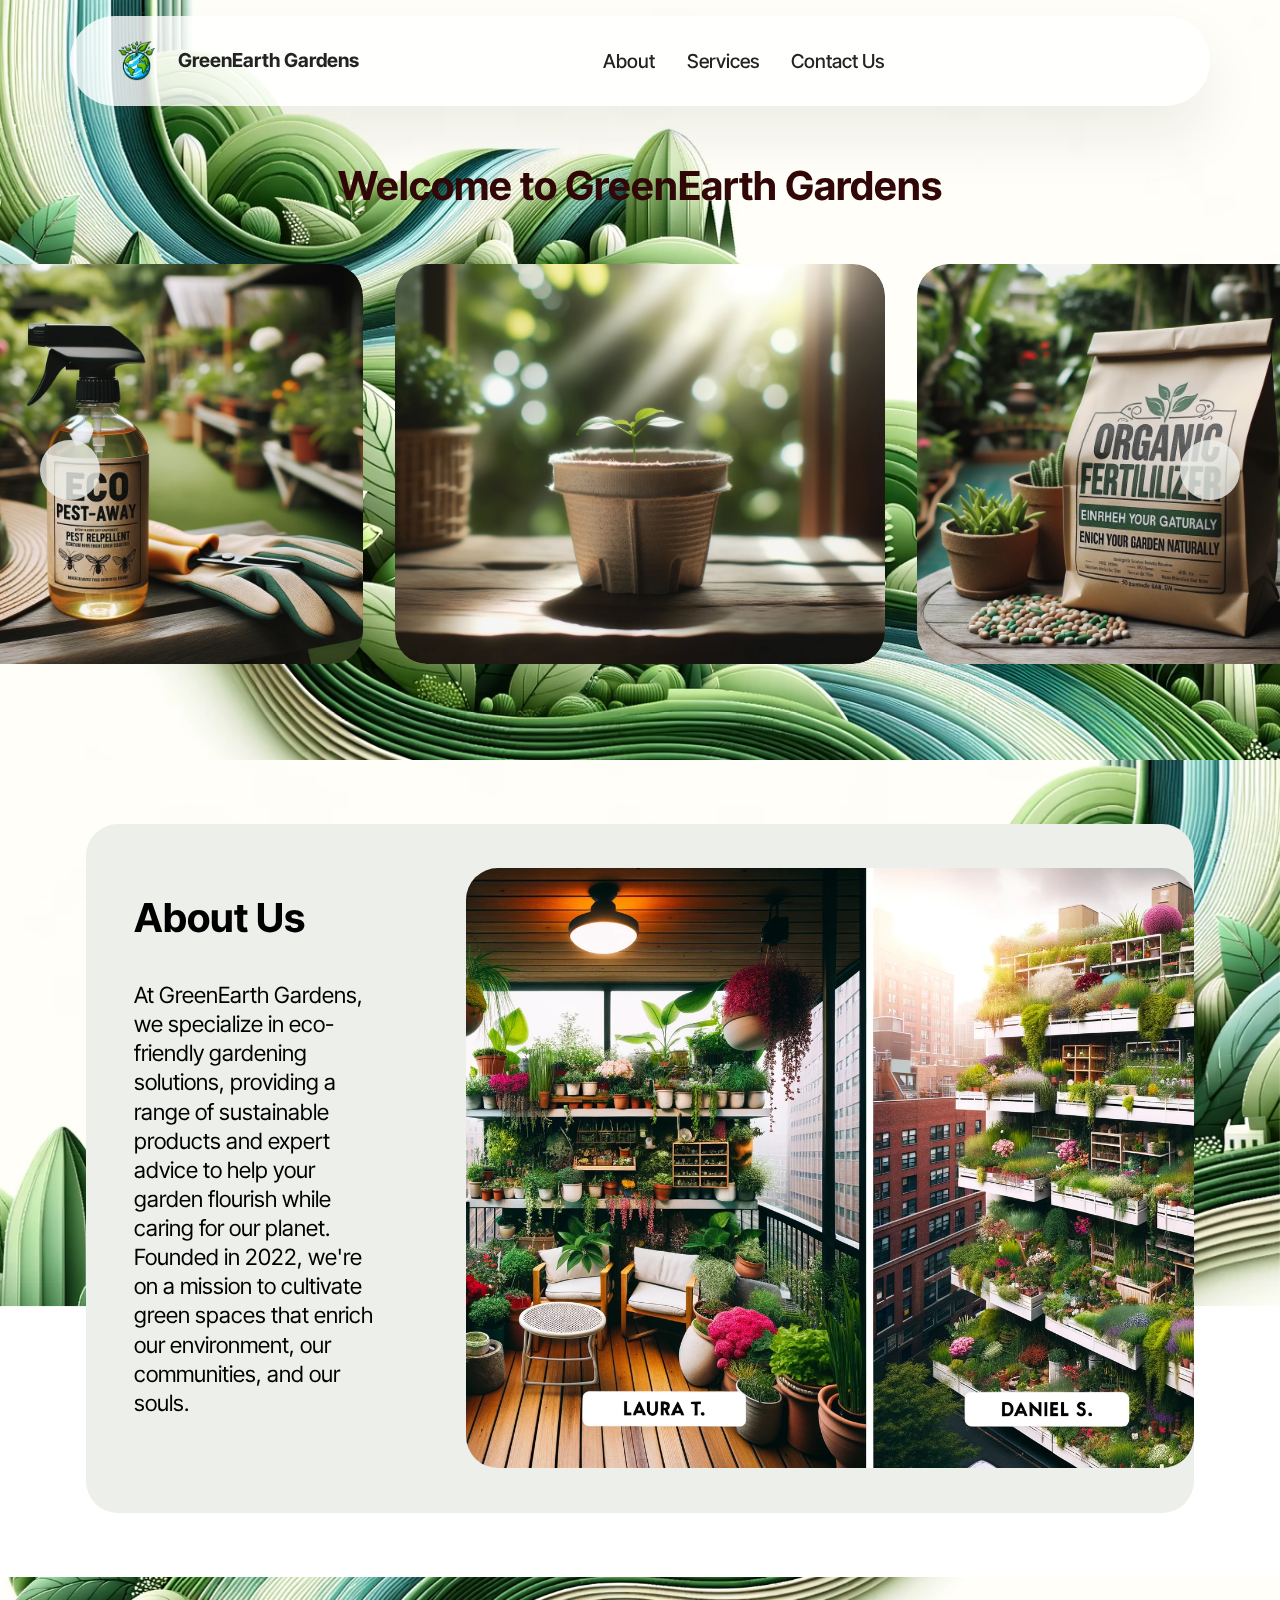
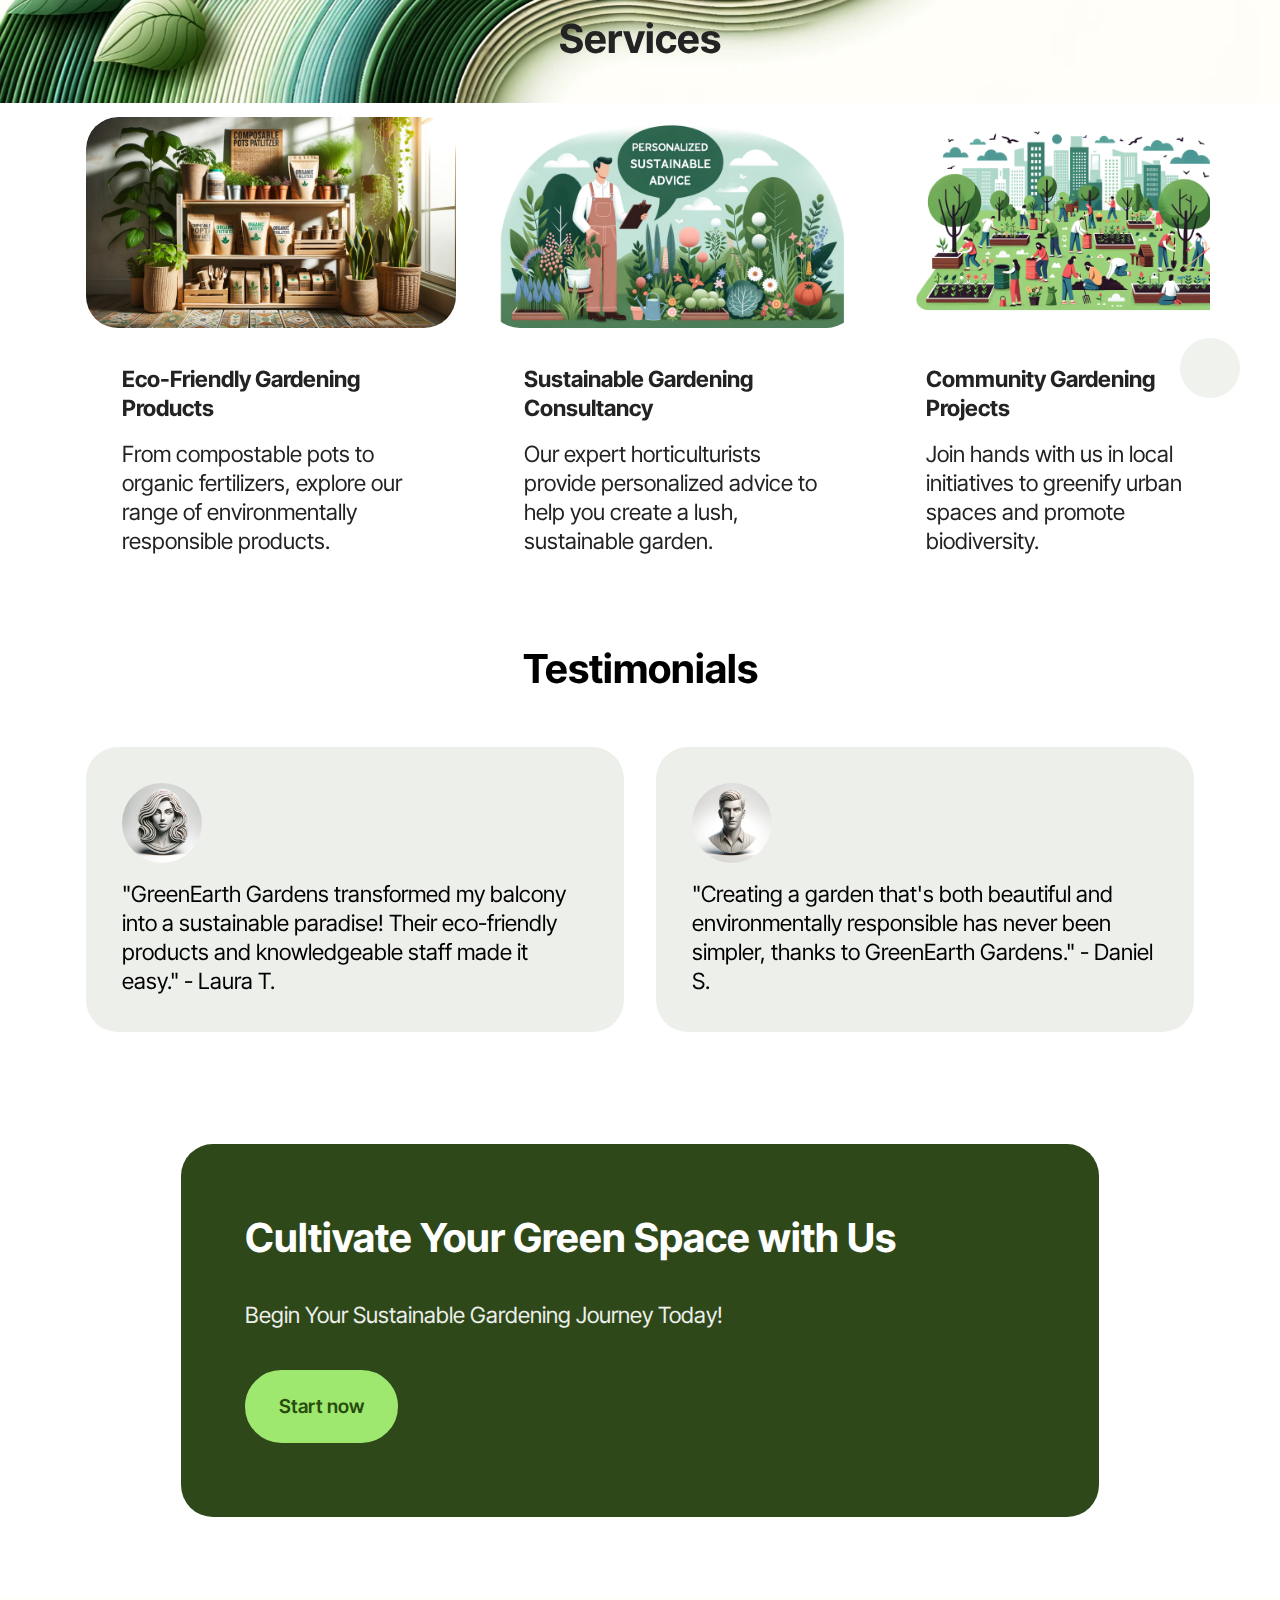
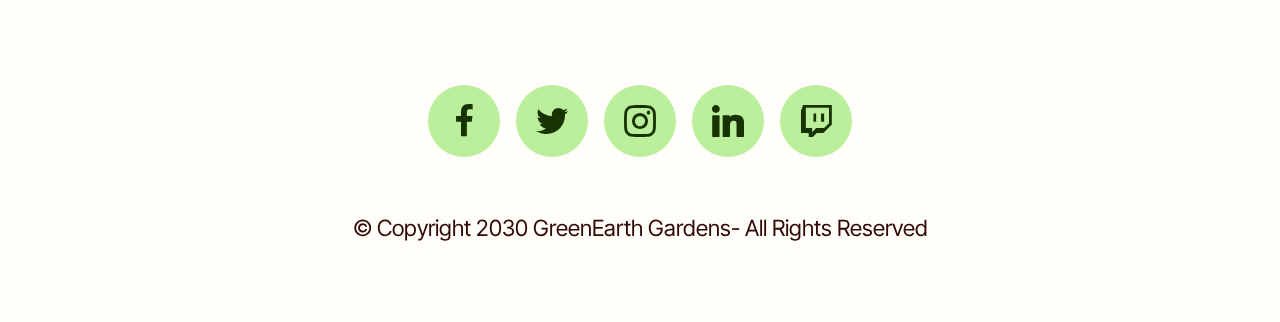
==== index.html @ bd35cf74 "Add files via upload" ====
<!DOCTYPE html>
<html  >
<head>
 
  <meta charset="UTF-8">
  <meta http-equiv="X-UA-Compatible" content="IE=edge">
  
  <meta name="viewport" content="width=device-width, initial-scale=1, minimum-scale=1">
  <link rel="shortcut icon" href="assets/images/logo-1.png" type="image/x-icon">
  <meta name="description" content="">
  
  
  <title>Home</title>
  
  <link rel="stylesheet" href="assets/bootstrap/css/bootstrap.min.css">
  <link rel="stylesheet" href="assets/bootstrap/css/bootstrap-grid.min.css">
  <link rel="stylesheet" href="assets/bootstrap/css/bootstrap-reboot.min.css">
  <link rel="stylesheet" href="assets/parallax/jarallax.css">
  <link rel="stylesheet" href="assets/dropdown/css/style.css">
  <link rel="stylesheet" href="assets/socicon/css/styles.css">
  <link rel="stylesheet" href="assets/theme/css/style.css">
  <link rel="preload" href="https://fonts.googleapis.com/css2?family=Inter+Tight:wght@400;700&display=swap&display=swap" as="style" onload="this.onload=null;this.rel='stylesheet'">
  <noscript><link rel="stylesheet" href="https://fonts.googleapis.com/css2?family=Inter+Tight:wght@400;700&display=swap&display=swap"></noscript>
  <link rel="preload" as="style" href="assets/sangouda/css/mbr-additional.css"><link rel="stylesheet" href="assets/sangouda/css/mbr-additional.css" type="text/css">

  
  
  
</head>
<body>
  
  <section data-bs-version="5.1" class="menu menu2 cid-tSIiLpZdh9" once="menu" id="menu02-0">
	

	<nav class="navbar navbar-dropdown navbar-fixed-top navbar-expand-lg">
		<div class="container">
			<div class="navbar-brand">
				<span class="navbar-logo">
					<a href="index.html">
						<img src="assets/images/logo-1.png" alt="Green Earth Gardens" style="height: 3rem;">
					</a>
				</span>
				<span class="navbar-caption-wrap"><a class="navbar-caption text-black text-primary display-4" href="index.html">GreenEarth Gardens</a></span>
			</div>
			<button class="navbar-toggler" type="button" data-toggle="collapse" data-bs-toggle="collapse" data-target="#navbarSupportedContent" data-bs-target="#navbarSupportedContent" aria-controls="navbarNavAltMarkup" aria-expanded="false" aria-label="Toggle navigation">
				<div class="hamburger">
					<span></span>
					<span></span>
					<span></span>
					<span></span>
				</div>
			</button>
			<div class="collapse navbar-collapse" id="navbarSupportedContent">
				<ul class="navbar-nav nav-dropdown nav-right" data-app-modern-menu="true"><li class="nav-item">
						<a class="nav-link link text-black text-primary display-4" href="index.html#article05-9">About</a>
					</li>
					<li class="nav-item">
						<a class="nav-link link text-black text-primary display-4" href="index.html#features017-8" aria-expanded="false">Services</a>
					</li>
					<li class="nav-item">
						<a class="nav-link link text-black text-primary display-4" href="contact.html">Contact Us</a>
					</li></ul>
				<div class="icons-menu">
					<a class="iconfont-wrapper" href="contact.html">
						<span class="p-2 mbr-iconfont mobi-mbri-phone mobi-mbri"></span>
					</a>
					<a class="iconfont-wrapper" href="contact.html">
						<span class="p-2 mbr-iconfont mobi-mbri-letter mobi-mbri"></span>
					</a>
					<a class="iconfont-wrapper" href="contact.html">
						<span class="p-2 mbr-iconfont mobi-mbri-map-pin mobi-mbri"></span>
					</a>
					
				</div>
				
			</div>
		</div>
	</nav>
</section>

<section data-bs-version="5.1" class="slider4 mbr-embla cid-tSIkGr6Go3 mbr-parallax-background" id="slider04-2">
    

    
    <div class="mbr-overlay" style="opacity: 0; background-color: rgb(0, 0, 0);">
    </div>
    <div class="container-fluid">
        <div class="row mb-5 justify-content-center">
			<div class="col-12 content-head">
				<h3 class="mbr-section-title mbr-fonts-style align-center mb-0 display-5">
					<strong><br>Welcome to GreenEarth Gardens</strong></h3>
				
			</div>
		</div>
        <div class="row">
            <div class="col-12">
                <div class="embla position-relative" data-skip-snaps="true" data-align="center" data-contain-scroll="trimSnaps" data-loop="true" data-auto-play-interval="5" data-draggable="true">
                    <div class="embla__viewport">
                        <div class="embla__container">
                            <div class="embla__slide slider-image item" style="margin-left: 1rem; margin-right: 1rem;">
                                <a href="#">
                                    <div class="slide-content">
                                        <div class="item-img">
                                            <div class="item-wrapper">
                                                <img src="assets/images/product1.png" alt="Green Earth Gardens" title="">
                                            </div>
                                        </div>
                                    </div>
                                </a>
                            </div>
                            <div class="embla__slide slider-image item" style="margin-left: 1rem; margin-right: 1rem;">
                                <a href="#">
                                    <div class="slide-content">
                                        <div class="item-img">
                                            <div class="item-wrapper">
                                                <img src="assets/images/product2.png" alt="Green Earth Gardens" title="">
                                            </div>
                                        </div>
                                    </div>
                                </a>
                            </div>
                            <div class="embla__slide slider-image item" style="margin-left: 1rem; margin-right: 1rem;">
                                <a href="#">
                                    <div class="slide-content">
                                        <div class="item-img">
                                            <div class="item-wrapper">
                                                <img src="assets/images/product3.png" alt="Green Earth Gardens" title="">
                                            </div>
                                        </div>
                                    </div>
                                </a>
                            </div>
                            <div class="embla__slide slider-image item" style="margin-left: 1rem; margin-right: 1rem;">
                                <a href="#">
                                    <div class="slide-content">
                                        <div class="item-img">
                                            <div class="item-wrapper">
                                                <img src="assets/images/product4.png" alt="Green Earth Gardens" title="">
                                            </div>
                                        </div>
                                    </div>
                                </a>
                            </div>
                            <div class="embla__slide slider-image item" style="margin-left: 1rem; margin-right: 1rem;">
                                <a href="#">
                                    <div class="slide-content">
                                        <div class="item-img">
                                            <div class="item-wrapper">
                                                <img src="assets/images/product5.png" alt="Green Earth Gardens" title="">
                                            </div>
                                        </div>
                                    </div>
                                </a>
                            </div>
                        </div>
                    </div>
                    <button class="embla__button embla__button--prev">
                        <span class="mobi-mbri mobi-mbri-arrow-prev" aria-hidden="true"></span>
                        <span class="sr-only visually-hidden visually-hidden">Previous</span>
                    </button>
                    <button class="embla__button embla__button--next">
                        <span class="mobi-mbri mobi-mbri-arrow-next" aria-hidden="true"></span>
                        <span class="sr-only visually-hidden visually-hidden">Next</span>
                    </button>
                </div>
            </div>
        </div>
    </div>
</section>

<section data-bs-version="5.1" class="article05 cid-tSIH19sWUy mbr-parallax-background" id="article05-9">
  

  
  <div class="mbr-overlay" style="opacity: 0; background-color: rgb(255, 255, 255);"></div>

  <div class="container">
    <div class="row justify-content-center align-items-center">
      <div class="col-12">
        <div class="card-wrapper">
          <div class="row">
            <div class="col-12 col-md-12 col-lg-8 image-wrapper">
              <img class="w-100" src="assets/images/inspire.png" alt="Green Earth Gardens">
            </div>
            <div class="col-12 col-lg col-md-12">
              <div class="text-wrapper align-left">
                <h1 class="mbr-section-title mbr-fonts-style mb-4 display-5"><strong>About Us</strong></h1>
                <p class="mbr-text mbr-fonts-style mb-4 display-7">
                  At GreenEarth Gardens, we specialize in eco-friendly gardening solutions, providing a range of sustainable products and expert advice to help your garden flourish while caring for our planet. Founded in 2022, we're on a mission to cultivate green spaces that enrich our environment, our communities, and our souls.<br>
                </p>
                
              </div>
            </div>
          </div>
        </div>
      </div>
    </div>
  </div>
</section>

<section data-bs-version="5.1" class="features017 mbr-embla cid-tSIuYuRA9x mbr-parallax-background" id="features017-8">
	
	<div class="mbr-overlay"></div>
	<div class="position-relative">
		<div class="container">
			<div class="row justify-content-center">
				<div class="col-12 content-head">
					<div class="mbr-section-head mb-5">
						<h4 class="mbr-section-title mbr-fonts-style align-center mb-0 display-5">
							<strong>Services</strong>
						</h4>
						
					</div>
				</div>
			</div>
		</div>

		<div class="embla" data-skip-snaps="true" data-align="center" data-contain-scroll="trimSnaps" data-auto-play-interval="5" data-draggable="true">
			<div class="embla__viewport container">
				<div class="embla__container">
					<div class="embla__slide slider-image item active" style="margin-left: 1rem; margin-right: 1rem;">
						<div class="slide-content">
							<div class="item-img">
								<div class="item-wrapper">
									<a href="contact.html"><img src="assets/images/products.png" alt="Green Earth Gardens" title="" data-slide-to="1" data-bs-slide-to="1"></a>
								</div>
							</div>
							<div class="item-content">
								<h5 class="item-title mbr-fonts-style display-7"><strong>Eco-Friendly Gardening Products</strong></h5>
								
								<p class="mbr-text mbr-fonts-style mt-3 display-7">
									From compostable pots to organic fertilizers, explore our range of environmentally responsible products.
								</p>
							</div>

							
						</div>
					</div>
					<div class="embla__slide slider-image item" style="margin-left: 1rem; margin-right: 1rem;">
						<div class="slide-content">
							<div class="item-img">
								<div class="item-wrapper">
									<a href="contact.html"><img src="assets/images/advice.png" alt="Green Earth Gardens" title="" data-slide-to="2" data-bs-slide-to="2"></a>
								</div>
							</div>
							<div class="item-content">
								<h5 class="item-title mbr-fonts-style display-7"><strong>Sustainable Gardening Consultancy</strong></h5>
								
								<p class="mbr-text mbr-fonts-style mt-3 display-7">
									Our expert horticulturists provide personalized advice to help you create a lush, sustainable garden.
								</p>
							</div>
							
						</div>
					</div>
					
					<div class="embla__slide slider-image item" style="margin-left: 1rem; margin-right: 1rem;">
						<div class="slide-content">
							<div class="item-img">
								<div class="item-wrapper">
									<a href="contact.html"><img src="assets/images/inspire2.png" alt="Green Earth Gardens" title="" data-slide-to="3" data-bs-slide-to="3"></a>
								</div>
							</div>
							<div class="item-content">
								<h5 class="item-title mbr-fonts-style display-7"><strong>Community Gardening Projects</strong></h5>
								
								<p class="mbr-text mbr-fonts-style mt-3 display-7">
									Join hands with us in local initiatives to greenify urban spaces and promote biodiversity.
								</p>
							</div>
							
						</div>
					</div>
					
					
					
					
				</div>
			</div>
			<button class="embla__button embla__button--prev">
				<span class="mobi-mbri mobi-mbri-arrow-prev mbr-iconfont" aria-hidden="true"></span>
				<span class="sr-only visually-hidden visually-hidden visually-hidden">Previous</span>
			</button>
			<button class="embla__button embla__button--next">
				<span class="mobi-mbri mobi-mbri-arrow-next mbr-iconfont" aria-hidden="true"></span>
				<span class="sr-only visually-hidden visually-hidden visually-hidden">Next</span>
			</button>
		</div>
	</div>
</section>

<section data-bs-version="5.1" class="features21 cid-tSIlsVkxRm mbr-parallax-background" id="features021-5">
  

  
  <div class="mbr-overlay" style="opacity: 0; background-color: rgb(255, 255, 255);"></div>
  <div class="container">
    <div class="row mb-5 justify-content-center">
      <div class="col-12 mb-0 content-head">
        <h3 class="mbr-section-title mbr-fonts-style align-center mb-0 display-5">
          <strong>Testimonials</strong></h3>
        
      </div>
    </div>
    <div class="row mbr-masonry" data-masonry="{&quot;percentPosition&quot;: true }">
      <div class="item features-without-image col-12 col-md-6 col-lg-6">
        <div class="item-wrapper">
          <div class="card-box align-left">
            <div class="img-wrapper mb-3">
              <img src="assets/images/woman.png" alt="">
            </div>
            
            <p class="card-text mbr-fonts-style display-7">
              "GreenEarth Gardens transformed my balcony into a sustainable paradise! Their eco-friendly products and knowledgeable staff made it easy." - Laura T.
            </p>
          </div>
        </div>
      </div>
      <div class="item features-without-image col-12 col-md-6 col-lg-6">
        <div class="item-wrapper">
          <div class="card-box align-left">
            <div class="img-wrapper mb-3">
              <img src="assets/images/man.png" alt="">
            </div>
            
            <p class="card-text mbr-fonts-style display-7">
              "Creating a garden that's both beautiful and environmentally responsible has never been simpler, thanks to GreenEarth Gardens." - Daniel S.
            </p>
          </div>
        </div>
      </div>
      
      
      
      
    </div>
  </div>
</section>

<section data-bs-version="5.1" class="article13 cid-tSIlB33r2f mbr-parallax-background" id="article13-6">
    
    
    <div class="mbr-overlay" style="opacity: 0; background-color: rgb(255, 255, 255);">
    </div>
    <div class="container">
        <div class="row justify-content-center">
            <div class="card col-md-12 col-lg-10">
                <div class="card-wrapper">
                    <div class="card-box align-left">
                        <h4 class="card-title mbr-fonts-style display-5"><strong>Cultivate Your Green Space with Us</strong></h4>
                        <p class="mbr-text mbr-fonts-style mt-4 display-7">Begin Your Sustainable Gardening Journey Today!
                        </p>
                        <div class="mbr-section-btn mt-4"><a class="btn btn-primary display-4" href="contact.html">
                        Start now
                        </a></div>
                    </div>
                </div>
            </div>
        </div>
    </div>
</section>

<section data-bs-version="5.1" class="footer3 programm5 cid-tSIlEgUODB" once="footers" id="footer03-7">

        

    

    <div class="container">
        <div class="row">

            

            <div class="col-12">
                <div class="social-row">
                    <div class="soc-item">
                        <a href="https://mobiri.se/" target="_blank">
                            <span class="mbr-iconfont socicon socicon-facebook display-7"></span>
                        </a>
                    </div>
                    <div class="soc-item">
                        <a href="https://mobiri.se/" target="_blank">
                            <span class="mbr-iconfont socicon-twitter socicon"></span>
                        </a>
                    </div>
                    <div class="soc-item">
                        <a href="https://mobiri.se/" target="_blank">
                            <span class="mbr-iconfont socicon-instagram socicon"></span>
                        </a>
                    </div>
                    <div class="soc-item">
                        <a href="https://mobiri.se/" target="_blank">
                            <span class="mbr-iconfont socicon socicon-linkedin"></span>
                        </a>
                    </div>
                    <div class="soc-item">
                        <a href="https://mobiri.se/" target="_blank">
                            <span class="mbr-iconfont socicon socicon-twitch"></span>
                        </a>
                    </div>
                </div>
            </div>
            <div class="col-12 mt-5">
                <p class="mbr-fonts-style copyright display-7">© Copyright 2030 GreenEarth Gardens- All Rights Reserved</p>
            </div>
        </div>
    </div>
</section><script src="assets/bootstrap/js/bootstrap.bundle.min.js"></script>  <script src="assets/parallax/jarallax.js"></script>  <script src="assets/smoothscroll/smooth-scroll.js"></script>  <script src="assets/ytplayer/index.js"></script>  <script src="assets/dropdown/js/navbar-dropdown.js"></script>  <script src="assets/embla/embla.min.js"></script>  <script src="assets/embla/script.js"></script>  <script src="assets/masonry/masonry.pkgd.min.js"></script>  <script src="assets/imagesloaded/imagesloaded.pkgd.min.js"></script>  <script src="assets/theme/js/script.js"></script>  
  
  
</body>
</html>
---- assets/parallax/jarallax.css ----
.jarallax {
    position: relative;
    z-index: 0;
}
.jarallax > .jarallax-img {
    position: absolute;
    object-fit: cover;
    /* support for plugin https://github.com/bfred-it/object-fit-images */
    font-family: 'object-fit: cover;';
    top: 0;
    left: 0;
    width: 100%;
    height: 100%;
    z-index: -1;
}
---- assets/dropdown/css/style.css ----
.navbar-dropdown {
  left: 0;
  padding: 0;
  position: absolute;
  right: 0;
  top: 0;
  transition: all 0.45s ease;
  z-index: 1030;
  background: #282828; }
  .navbar-dropdown .navbar-logo {
    margin-right: 0.8rem;
    transition: margin 0.3s ease-in-out;
    vertical-align: middle; }
    .navbar-dropdown .navbar-logo img {
      height: 3.125rem;
      transition: all 0.3s ease-in-out; }
    .navbar-dropdown .navbar-logo.mbr-iconfont {
      font-size: 3.125rem;
      line-height: 3.125rem; }
  .navbar-dropdown .navbar-caption {
    font-weight: 700;
    white-space: normal;
    vertical-align: -4px;
    line-height: 3.125rem !important; }
    .navbar-dropdown .navbar-caption, .navbar-dropdown .navbar-caption:hover {
      color: inherit;
      text-decoration: none; }
  .navbar-dropdown .mbr-iconfont + .navbar-caption {
    vertical-align: -1px; }
  .navbar-dropdown.navbar-fixed-top {
    position: fixed; }
  .navbar-dropdown .navbar-brand span {
    vertical-align: -4px; }
  .navbar-dropdown.bg-color.transparent {
    background: none; }
  .navbar-dropdown.navbar-short .navbar-brand {
    padding: 0.625rem 0; }
    .navbar-dropdown.navbar-short .navbar-brand span {
      vertical-align: -1px; }
  .navbar-dropdown.navbar-short .navbar-caption {
    line-height: 2.375rem !important;
    vertical-align: -2px; }
  .navbar-dropdown.navbar-short .navbar-logo {
    margin-right: 0.5rem; }
    .navbar-dropdown.navbar-short .navbar-logo img {
      height: 2.375rem; }
    .navbar-dropdown.navbar-short .navbar-logo.mbr-iconfont {
      font-size: 2.375rem;
      line-height: 2.375rem; }
  .navbar-dropdown.navbar-short .mbr-table-cell {
    height: 3.625rem; }
  .navbar-dropdown .navbar-close {
    left: 0.6875rem;
    position: fixed;
    top: 0.75rem;
    z-index: 1000; }
  .navbar-dropdown .hamburger-icon {
    content: "";
    display: inline-block;
    vertical-align: middle;
    width: 16px;
    -webkit-box-shadow: 0 -6px 0 1px #282828,0 0 0 1px #282828,0 6px 0 1px #282828;
    -moz-box-shadow: 0 -6px 0 1px #282828,0 0 0 1px #282828,0 6px 0 1px #282828;
    box-shadow: 0 -6px 0 1px #282828,0 0 0 1px #282828,0 6px 0 1px #282828; }

.dropdown-menu .dropdown-toggle[data-toggle="dropdown-submenu"]::after {
  border-bottom: 0.35em solid transparent;
  border-left: 0.35em solid;
  border-right: 0;
  border-top: 0.35em solid transparent;
  margin-left: 0.3rem; }

.dropdown-menu .dropdown-item:focus {
  outline: 0; }

.nav-dropdown {
  font-size: 0.75rem;
  font-weight: 500;
  height: auto !important; }
  .nav-dropdown .nav-btn {
    padding-left: 1rem; }
  .nav-dropdown .link {
    margin: .667em 1.667em;
    font-weight: 500;
    padding: 0;
    transition: color .2s ease-in-out; }
    .nav-dropdown .link.dropdown-toggle {
      margin-right: 2.583em; }
      .nav-dropdown .link.dropdown-toggle::after {
        margin-left: .25rem;
        border-top: 0.35em solid;
        border-right: 0.35em solid transparent;
        border-left: 0.35em solid transparent;
        border-bottom: 0; }
      .nav-dropdown .link.dropdown-toggle[aria-expanded="true"] {
        margin: 0;
        padding: 0.667em 3.263em  0.667em 1.667em; }
  .nav-dropdown .link::after,
  .nav-dropdown .dropdown-item::after {
    color: inherit; }
  .nav-dropdown .btn {
    font-size: 0.75rem;
    font-weight: 700;
    letter-spacing: 0;
    margin-bottom: 0;
    padding-left: 1.25rem;
    padding-right: 1.25rem; }
  .nav-dropdown .dropdown-menu {
    border-radius: 0;
    border: 0;
    left: 0;
    margin: 0;
    padding-bottom: 1.25rem;
    padding-top: 1.25rem;
    position: relative; }
  .nav-dropdown .dropdown-submenu {
    margin-left: 0.125rem;
    top: 0; }
  .nav-dropdown .dropdown-item {
    font-weight: 500;
    line-height: 2;
    padding: 0.3846em 4.615em 0.3846em 1.5385em;
    position: relative;
    transition: color .2s ease-in-out, background-color .2s ease-in-out; }
    .nav-dropdown .dropdown-item::after {
      margin-top: -0.3077em;
      position: absolute;
      right: 1.1538em;
      top: 50%; }
    .nav-dropdown .dropdown-item:focus, .nav-dropdown .dropdown-item:hover {
      background: none; }

@media (max-width: 767px) {
  .nav-dropdown.navbar-toggleable-sm {
    bottom: 0;
    display: none;
    left: 0;
    overflow-x: hidden;
    position: fixed;
    top: 0;
    transform: translateX(-100%);
    -ms-transform: translateX(-100%);
    -webkit-transform: translateX(-100%);
    width: 18.75rem;
    z-index: 999; } }
.nav-dropdown.navbar-toggleable-xl {
  bottom: 0;
  display: none;
  left: 0;
  overflow-x: hidden;
  position: fixed;
  top: 0;
  transform: translateX(-100%);
  -ms-transform: translateX(-100%);
  -webkit-transform: translateX(-100%);
  width: 18.75rem;
  z-index: 999; }

.nav-dropdown-sm {
  display: block !important;
  overflow-x: hidden;
  overflow: auto;
  padding-top: 3.875rem; }
  .nav-dropdown-sm::after {
    content: "";
    display: block;
    height: 3rem;
    width: 100%; }
  .nav-dropdown-sm.collapse.in ~ .navbar-close {
    display: block !important; }
  .nav-dropdown-sm.collapsing, .nav-dropdown-sm.collapse.in {
    transform: translateX(0);
    -ms-transform: translateX(0);
    -webkit-transform: translateX(0);
    transition: all 0.25s ease-out;
    -webkit-transition: all 0.25s ease-out;
    background: #282828; }
  .nav-dropdown-sm.collapsing[aria-expanded="false"] {
    transform: translateX(-100%);
    -ms-transform: translateX(-100%);
    -webkit-transform: translateX(-100%); }
  .nav-dropdown-sm .nav-item {
    display: block;
    margin-left: 0 !important;
    padding-left: 0; }
  .nav-dropdown-sm .link,
  .nav-dropdown-sm .dropdown-item {
    border-top: 1px dotted rgba(255, 255, 255, 0.1);
    font-size: 0.8125rem;
    line-height: 1.6;
    margin: 0 !important;
    padding: 0.875rem 2.4rem 0.875rem 1.5625rem !important;
    position: relative;
    white-space: normal; }
    .nav-dropdown-sm .link:focus, .nav-dropdown-sm .link:hover,
    .nav-dropdown-sm .dropdown-item:focus,
    .nav-dropdown-sm .dropdown-item:hover {
      background: rgba(0, 0, 0, 0.2) !important;
      color: #c0a375; }
  .nav-dropdown-sm .nav-btn {
    position: relative;
    padding: 1.5625rem 1.5625rem 0 1.5625rem; }
    .nav-dropdown-sm .nav-btn::before {
      border-top: 1px dotted rgba(255, 255, 255, 0.1);
      content: "";
      left: 0;
      position: absolute;
      top: 0;
      width: 100%; }
    .nav-dropdown-sm .nav-btn + .nav-btn {
      padding-top: 0.625rem; }
      .nav-dropdown-sm .nav-btn + .nav-btn::before {
        display: none; }
  .nav-dropdown-sm .btn {
    padding: 0.625rem 0; }
  .nav-dropdown-sm .dropdown-toggle[data-toggle="dropdown-submenu"]::after {
    margin-left: .25rem;
    border-top: 0.35em solid;
    border-right: 0.35em solid transparent;
    border-left: 0.35em solid transparent;
    border-bottom: 0; }
  .nav-dropdown-sm .dropdown-toggle[data-toggle="dropdown-submenu"][aria-expanded="true"]::after {
    border-top: 0;
    border-right: 0.35em solid transparent;
    border-left: 0.35em solid transparent;
    border-bottom: 0.35em solid; }
  .nav-dropdown-sm .dropdown-menu {
    margin: 0;
    padding: 0;
    position: relative;
    top: 0;
    left: 0;
    width: 100%;
    border: 0;
    float: none;
    border-radius: 0;
    background: none; }
  .nav-dropdown-sm .dropdown-submenu {
    left: 100%;
    margin-left: 0.125rem;
    margin-top: -1.25rem;
    top: 0; }

.navbar-toggleable-sm .nav-dropdown .dropdown-menu {
  position: absolute; }

.navbar-toggleable-sm .nav-dropdown .dropdown-submenu {
  left: 100%;
  margin-left: 0.125rem;
  margin-top: -1.25rem;
  top: 0; }

.navbar-toggleable-sm.opened .nav-dropdown .dropdown-menu {
  position: relative; }

.navbar-toggleable-sm.opened .nav-dropdown .dropdown-submenu {
  left: 0;
  margin-left: 00rem;
  margin-top: 0rem;
  top: 0; }

.is-builder .nav-dropdown.collapsing {
  transition: none !important; }
---- assets/socicon/css/styles.css ----
@charset "UTF-8";

@font-face {
  font-family: 'Socicon';
  src:  url('../fonts/socicon.eot');
  src:  url('../fonts/socicon.eot?#iefix') format('embedded-opentype'),
    url('../fonts/socicon.woff2') format('woff2'),
    url('../fonts/socicon.ttf') format('truetype'),
    url('../fonts/socicon.woff') format('woff'),
    url('../fonts/socicon.svg#socicon') format('svg');
  font-weight: normal;
  font-style: normal;
  font-display: swap;
}

[data-icon]:before {
  font-family: "socicon" !important;
  content: attr(data-icon);
  font-style: normal !important;
  font-weight: normal !important;
  font-variant: normal !important;
  text-transform: none !important;
  speak: none;
  line-height: 1;
  -webkit-font-smoothing: antialiased;
  -moz-osx-font-smoothing: grayscale;
}

[class^="socicon-"], [class*=" socicon-"] {
  /* use !important to prevent issues with browser extensions that change fonts */
  font-family: 'Socicon' !important;
  speak: none;
  font-style: normal;
  font-weight: normal;
  font-variant: normal;
  text-transform: none;
  line-height: 1;

  /* Better Font Rendering =========== */
  -webkit-font-smoothing: antialiased;
  -moz-osx-font-smoothing: grayscale;
}

.socicon-eitaa:before {
  content: "\e97c";
}
.socicon-soroush:before {
  content: "\e97d";
}
.socicon-bale:before {
  content: "\e97e";
}
.socicon-zazzle:before {
  content: "\e97b";
}
.socicon-society6:before {
  content: "\e97a";
}
.socicon-redbubble:before {
  content: "\e979";
}
.socicon-avvo:before {
  content: "\e978";
}
.socicon-stitcher:before {
  content: "\e977";
}
.socicon-googlehangouts:before {
  content: "\e974";
}
.socicon-dlive:before {
  content: "\e975";
}
.socicon-vsco:before {
  content: "\e976";
}
.socicon-flipboard:before {
  content: "\e973";
}
.socicon-ubuntu:before {
  content: "\e958";
}
.socicon-artstation:before {
  content: "\e959";
}
.socicon-invision:before {
  content: "\e95a";
}
.socicon-torial:before {
  content: "\e95b";
}
.socicon-collectorz:before {
  content: "\e95c";
}
.socicon-seenthis:before {
  content: "\e95d";
}
.socicon-googleplaymusic:before {
  content: "\e95e";
}
.socicon-debian:before {
  content: "\e95f";
}
.socicon-filmfreeway:before {
  content: "\e960";
}
.socicon-gnome:before {
  content: "\e961";
}
.socicon-itchio:before {
  content: "\e962";
}
.socicon-jamendo:before {
  content: "\e963";
}
.socicon-mix:before {
  content: "\e964";
}
.socicon-sharepoint:before {
  content: "\e965";
}
.socicon-tinder:before {
  content: "\e966";
}
.socicon-windguru:before {
  content: "\e967";
}
.socicon-cdbaby:before {
  content: "\e968";
}
.socicon-elementaryos:before {
  content: "\e969";
}
.socicon-stage32:before {
  content: "\e96a";
}
.socicon-tiktok:before {
  content: "\e96b";
}
.socicon-gitter:before {
  content: "\e96c";
}
.socicon-letterboxd:before {
  content: "\e96d";
}
.socicon-threema:before {
  content: "\e96e";
}
.socicon-splice:before {
  content: "\e96f";
}
.socicon-metapop:before {
  content: "\e970";
}
.socicon-naver:before {
  content: "\e971";
}
.socicon-remote:before {
  content: "\e972";
}
.socicon-internet:before {
  content: "\e957";
}
.socicon-moddb:before {
  content: "\e94b";
}
.socicon-indiedb:before {
  content: "\e94c";
}
.socicon-traxsource:before {
  content: "\e94d";
}
.socicon-gamefor:before {
  content: "\e94e";
}
.socicon-pixiv:before {
  content: "\e94f";
}
.socicon-myanimelist:before {
  content: "\e950";
}
.socicon-blackberry:before {
  content: "\e951";
}
.socicon-wickr:before {
  content: "\e952";
}
.socicon-spip:before {
  content: "\e953";
}
.socicon-napster:before {
  content: "\e954";
}
.socicon-beatport:before {
  content: "\e955";
}
.socicon-hackerone:before {
  content: "\e956";
}
.socicon-hackernews:before {
  content: "\e946";
}
.socicon-smashwords:before {
  content: "\e947";
}
.socicon-kobo:before {
  content: "\e948";
}
.socicon-bookbub:before {
  content: "\e949";
}
.socicon-mailru:before {
  content: "\e94a";
}
.socicon-gitlab:before {
  content: "\e945";
}
.socicon-instructables:before {
  content: "\e944";
}
.socicon-portfolio:before {
  content: "\e943";
}
.socicon-codered:before {
  content: "\e940";
}
.socicon-origin:before {
  content: "\e941";
}
.socicon-nextdoor:before {
  content: "\e942";
}
.socicon-udemy:before {
  content: "\e93f";
}
.socicon-livemaster:before {
  content: "\e93e";
}
.socicon-crunchbase:before {
  content: "\e93b";
}
.socicon-homefy:before {
  content: "\e93c";
}
.socicon-calendly:before {
  content: "\e93d";
}
.socicon-realtor:before {
  content: "\e90f";
}
.socicon-tidal:before {
  content: "\e910";
}
.socicon-qobuz:before {
  content: "\e911";
}
.socicon-natgeo:before {
  content: "\e912";
}
.socicon-mastodon:before {
  content: "\e913";
}
.socicon-unsplash:before {
  content: "\e914";
}
.socicon-homeadvisor:before {
  content: "\e915";
}
.socicon-angieslist:before {
  content: "\e916";
}
.socicon-codepen:before {
  content: "\e917";
}
.socicon-slack:before {
  content: "\e918";
}
.socicon-openaigym:before {
  content: "\e919";
}
.socicon-logmein:before {
  content: "\e91a";
}
.socicon-fiverr:before {
  content: "\e91b";
}
.socicon-gotomeeting:before {
  content: "\e91c";
}
.socicon-aliexpress:before {
  content: "\e91d";
}
.socicon-guru:before {
  content: "\e91e";
}
.socicon-appstore:before {
  content: "\e91f";
}
.socicon-homes:before {
  content: "\e920";
}
.socicon-zoom:before {
  content: "\e921";
}
.socicon-alibaba:before {
  content: "\e922";
}
.socicon-craigslist:before {
  content: "\e923";
}
.socicon-wix:before {
  content: "\e924";
}
.socicon-redfin:before {
  content: "\e925";
}
.socicon-googlecalendar:before {
  content: "\e926";
}
.socicon-shopify:before {
  content: "\e927";
}
.socicon-freelancer:before {
  content: "\e928";
}
.socicon-seedrs:before {
  content: "\e929";
}
.socicon-bing:before {
  content: "\e92a";
}
.socicon-doodle:before {
  content: "\e92b";
}
.socicon-bonanza:before {
  content: "\e92c";
}
.socicon-squarespace:before {
  content: "\e92d";
}
.socicon-toptal:before {
  content: "\e92e";
}
.socicon-gust:before {
  content: "\e92f";
}
.socicon-ask:before {
  content: "\e930";
}
.socicon-trulia:before {
  content: "\e931";
}
.socicon-loomly:before {
  content: "\e932";
}
.socicon-ghost:before {
  content: "\e933";
}
.socicon-upwork:before {
  content: "\e934";
}
.socicon-fundable:before {
  content: "\e935";
}
.socicon-booking:before {
  content: "\e936";
}
.socicon-googlemaps:before {
  content: "\e937";
}
.socicon-zillow:before {
  content: "\e938";
}
.socicon-niconico:before {
  content: "\e939";
}
.socicon-toneden:before {
  content: "\e93a";
}
.socicon-augment:before {
  content: "\e908";
}
.socicon-bitbucket:before {
  content: "\e909";
}
.socicon-fyuse:before {
  content: "\e90a";
}
.socicon-yt-gaming:before {
  content: "\e90b";
}
.socicon-sketchfab:before {
  content: "\e90c";
}
.socicon-mobcrush:before {
  content: "\e90d";
}
.socicon-microsoft:before {
  content: "\e90e";
}
.socicon-pandora:before {
  content: "\e907";
}
.socicon-messenger:before {
  content: "\e906";
}
.socicon-gamewisp:before {
  content: "\e905";
}
.socicon-bloglovin:before {
  content: "\e904";
}
.socicon-tunein:before {
  content: "\e903";
}
.socicon-gamejolt:before {
  content: "\e901";
}
.socicon-trello:before {
  content: "\e902";
}
.socicon-spreadshirt:before {
  content: "\e900";
}
.socicon-500px:before {
  content: "\e000";
}
.socicon-8tracks:before {
  content: "\e001";
}
.socicon-airbnb:before {
  content: "\e002";
}
.socicon-alliance:before {
  content: "\e003";
}
.socicon-amazon:before {
  content: "\e004";
}
.socicon-amplement:before {
  content: "\e005";
}
.socicon-android:before {
  content: "\e006";
}
.socicon-angellist:before {
  content: "\e007";
}
.socicon-apple:before {
  content: "\e008";
}
.socicon-appnet:before {
  content: "\e009";
}
.socicon-baidu:before {
  content: "\e00a";
}
.socicon-bandcamp:before {
  content: "\e00b";
}
.socicon-battlenet:before {
  content: "\e00c";
}
.socicon-mixer:before {
  content: "\e00d";
}
.socicon-bebee:before {
  content: "\e00e";
}
.socicon-bebo:before {
  content: "\e00f";
}
.socicon-behance:before {
  content: "\e010";
}
.socicon-blizzard:before {
  content: "\e011";
}
.socicon-blogger:before {
  content: "\e012";
}
.socicon-buffer:before {
  content: "\e013";
}
.socicon-chrome:before {
  content: "\e014";
}
.socicon-coderwall:before {
  content: "\e015";
}
.socicon-curse:before {
  content: "\e016";
}
.socicon-dailymotion:before {
  content: "\e017";
}
.socicon-deezer:before {
  content: "\e018";
}
.socicon-delicious:before {
  content: "\e019";
}
.socicon-deviantart:before {
  content: "\e01a";
}
.socicon-diablo:before {
  content: "\e01b";
}
.socicon-digg:before {
  content: "\e01c";
}
.socicon-discord:before {
  content: "\e01d";
}
.socicon-disqus:before {
  content: "\e01e";
}
.socicon-douban:before {
  content: "\e01f";
}
.socicon-draugiem:before {
  content: "\e020";
}
.socicon-dribbble:before {
  content: "\e021";
}
.socicon-drupal:before {
  content: "\e022";
}
.socicon-ebay:before {
  content: "\e023";
}
.socicon-ello:before {
  content: "\e024";
}
.socicon-endomodo:before {
  content: "\e025";
}
.socicon-envato:before {
  content: "\e026";
}
.socicon-etsy:before {
  content: "\e027";
}
.socicon-facebook:before {
  content: "\e028";
}
.socicon-feedburner:before {
  content: "\e029";
}
.socicon-filmweb:before {
  content: "\e02a";
}
.socicon-firefox:before {
  content: "\e02b";
}
.socicon-flattr:before {
  content: "\e02c";
}
.socicon-flickr:before {
  content: "\e02d";
}
.socicon-formulr:before {
  content: "\e02e";
}
.socicon-forrst:before {
  content: "\e02f";
}
.socicon-foursquare:before {
  content: "\e030";
}
.socicon-friendfeed:before {
  content: "\e031";
}
.socicon-github:before {
  content: "\e032";
}
.socicon-goodreads:before {
  content: "\e033";
}
.socicon-google:before {
  content: "\e034";
}
.socicon-googlescholar:before {
  content: "\e035";
}
.socicon-googlegroups:before {
  content: "\e036";
}
.socicon-googlephotos:before {
  content: "\e037";
}
.socicon-googleplus:before {
  content: "\e038";
}
.socicon-grooveshark:before {
  content: "\e039";
}
.socicon-hackerrank:before {
  content: "\e03a";
}
.socicon-hearthstone:before {
  content: "\e03b";
}
.socicon-hellocoton:before {
  content: "\e03c";
}
.socicon-heroes:before {
  content: "\e03d";
}
.socicon-smashcast:before {
  content: "\e03e";
}
.socicon-horde:before {
  content: "\e03f";
}
.socicon-houzz:before {
  content: "\e040";
}
.socicon-icq:before {
  content: "\e041";
}
.socicon-identica:before {
  content: "\e042";
}
.socicon-imdb:before {
  content: "\e043";
}
.socicon-instagram:before {
  content: "\e044";
}
.socicon-issuu:before {
  content: "\e045";
}
.socicon-istock:before {
  content: "\e046";
}
.socicon-itunes:before {
  content: "\e047";
}
.socicon-keybase:before {
  content: "\e048";
}
.socicon-lanyrd:before {
  content: "\e049";
}
.socicon-lastfm:before {
  content: "\e04a";
}
.socicon-line:before {
  content: "\e04b";
}
.socicon-linkedin:before {
  content: "\e04c";
}
.socicon-livejournal:before {
  content: "\e04d";
}
.socicon-lyft:before {
  content: "\e04e";
}
.socicon-macos:before {
  content: "\e04f";
}
.socicon-mail:before {
  content: "\e050";
}
.socicon-medium:before {
  content: "\e051";
}
.socicon-meetup:before {
  content: "\e052";
}
.socicon-mixcloud:before {
  content: "\e053";
}
.socicon-modelmayhem:before {
  content: "\e054";
}
.socicon-mumble:before {
  content: "\e055";
}
.socicon-myspace:before {
  content: "\e056";
}
.socicon-newsvine:before {
  content: "\e057";
}
.socicon-nintendo:before {
  content: "\e058";
}
.socicon-npm:before {
  content: "\e059";
}
.socicon-odnoklassniki:before {
  content: "\e05a";
}
.socicon-openid:before {
  content: "\e05b";
}
.socicon-opera:before {
  content: "\e05c";
}
.socicon-outlook:before {
  content: "\e05d";
}
.socicon-overwatch:before {
  content: "\e05e";
}
.socicon-patreon:before {
  content: "\e05f";
}
.socicon-paypal:before {
  content: "\e060";
}
.socicon-periscope:before {
  content: "\e061";
}
.socicon-persona:before {
  content: "\e062";
}
.socicon-pinterest:before {
  content: "\e063";
}
.socicon-play:before {
  content: "\e064";
}
.socicon-player:before {
  content: "\e065";
}
.socicon-playstation:before {
  content: "\e066";
}
.socicon-pocket:before {
  content: "\e067";
}
.socicon-qq:before {
  content: "\e068";
}
.socicon-quora:before {
  content: "\e069";
}
.socicon-raidcall:before {
  content: "\e06a";
}
.socicon-ravelry:before {
  content: "\e06b";
}
.socicon-reddit:before {
  content: "\e06c";
}
.socicon-renren:before {
  content: "\e06d";
}
.socicon-researchgate:before {
  content: "\e06e";
}
.socicon-residentadvisor:before {
  content: "\e06f";
}
.socicon-reverbnation:before {
  content: "\e070";
}
.socicon-rss:before {
  content: "\e071";
}
.socicon-sharethis:before {
  content: "\e072";
}
.socicon-skype:before {
  content: "\e073";
}
.socicon-slideshare:before {
  content: "\e074";
}
.socicon-smugmug:before {
  content: "\e075";
}
.socicon-snapchat:before {
  content: "\e076";
}
.socicon-songkick:before {
  content: "\e077";
}
.socicon-soundcloud:before {
  content: "\e078";
}
.socicon-spotify:before {
  content: "\e079";
}
.socicon-stackexchange:before {
  content: "\e07a";
}
.socicon-stackoverflow:before {
  content: "\e07b";
}
.socicon-starcraft:before {
  content: "\e07c";
}
.socicon-stayfriends:before {
  content: "\e07d";
}
.socicon-steam:before {
  content: "\e07e";
}
.socicon-storehouse:before {
  content: "\e07f";
}
.socicon-strava:before {
  content: "\e080";
}
.socicon-streamjar:before {
  content: "\e081";
}
.socicon-stumbleupon:before {
  content: "\e082";
}
.socicon-swarm:before {
  content: "\e083";
}
.socicon-teamspeak:before {
  content: "\e084";
}
.socicon-teamviewer:before {
  content: "\e085";
}
.socicon-technorati:before {
  content: "\e086";
}
.socicon-telegram:before {
  content: "\e087";
}
.socicon-tripadvisor:before {
  content: "\e088";
}
.socicon-tripit:before {
  content: "\e089";
}
.socicon-triplej:before {
  content: "\e08a";
}
.socicon-tumblr:before {
  content: "\e08b";
}
.socicon-twitch:before {
  content: "\e08c";
}
.socicon-twitter:before {
  content: "\e08d";
}
.socicon-uber:before {
  content: "\e08e";
}
.socicon-ventrilo:before {
  content: "\e08f";
}
.socicon-viadeo:before {
  content: "\e090";
}
.socicon-viber:before {
  content: "\e091";
}
.socicon-viewbug:before {
  content: "\e092";
}
.socicon-vimeo:before {
  content: "\e093";
}
.socicon-vine:before {
  content: "\e094";
}
.socicon-vkontakte:before {
  content: "\e095";
}
.socicon-warcraft:before {
  content: "\e096";
}
.socicon-wechat:before {
  content: "\e097";
}
.socicon-weibo:before {
  content: "\e098";
}
.socicon-whatsapp:before {
  content: "\e099";
}
.socicon-wikipedia:before {
  content: "\e09a";
}
.socicon-windows:before {
  content: "\e09b";
}
.socicon-wordpress:before {
  content: "\e09c";
}
.socicon-wykop:before {
  content: "\e09d";
}
.socicon-xbox:before {
  content: "\e09e";
}
.socicon-xing:before {
  content: "\e09f";
}
.socicon-yahoo:before {
  content: "\e0a0";
}
.socicon-yammer:before {
  content: "\e0a1";
}
.socicon-yandex:before {
  content: "\e0a2";
}
.socicon-yelp:before {
  content: "\e0a3";
}
.socicon-younow:before {
  content: "\e0a4";
}
.socicon-youtube:before {
  content: "\e0a5";
}
.socicon-zapier:before {
  content: "\e0a6";
}
.socicon-zerply:before {
  content: "\e0a7";
}
.socicon-zomato:before {
  content: "\e0a8";
}
.socicon-zynga:before {
  content: "\e0a9";
}
---- assets/theme/css/style.css ----
@charset "UTF-8";
section {
  background-color: #ffffff;
}

body {
  font-style: normal;
  line-height: 1.5;
  font-weight: 400;
  color: #232323;
  position: relative;
}

button {
  background-color: transparent;
  border-color: transparent;
}

.embla__button,
.carousel-control {
  background-color: #edefea !important;
  opacity: 0.8 !important;
  color: #464845 !important;
  border-color: #edefea !important;
}

.carousel .close,
.modalWindow .close {
  background-color: #edefea !important;
  color: #464845 !important;
  border-color: #edefea !important;
  opacity: 0.8 !important;
}

.carousel .close:hover,
.modalWindow .close:hover {
  opacity: 1 !important;
}

.carousel-indicators li {
  background-color: #edefea !important;
  border: 2px solid #464845 !important;
}

.carousel-indicators li:hover,
.carousel-indicators li:active {
  opacity: 0.8 !important;
}

.embla__button:hover,
.carousel-control:hover {
  background-color: #edefea !important;
  opacity: 1 !important;
}

.modalWindow-video-container {
  height: 80%;
}

section,
.container,
.container-fluid {
  position: relative;
  word-wrap: break-word;
}

a.mbr-iconfont:hover {
  text-decoration: none;
}

.article .lead p,
.article .lead ul,
.article .lead ol,
.article .lead pre,
.article .lead blockquote {
  margin-bottom: 0;
}

a {
  font-style: normal;
  font-weight: 400;
  cursor: pointer;
}
a, a:hover {
  text-decoration: none;
}

.mbr-section-title {
  font-style: normal;
  line-height: 1.3;
}

.mbr-section-subtitle {
  line-height: 1.3;
}

.mbr-text {
  font-style: normal;
  line-height: 1.7;
}

h1,
h2,
h3,
h4,
h5,
h6,
.display-1,
.display-2,
.display-4,
.display-5,
.display-7,
span,
p,
a {
  line-height: 1;
  word-break: break-word;
  word-wrap: break-word;
  font-weight: 400;
}

b,
strong {
  font-weight: bold;
}

input:-webkit-autofill, input:-webkit-autofill:hover, input:-webkit-autofill:focus, input:-webkit-autofill:active {
  transition-delay: 9999s;
  -webkit-transition-property: background-color, color;
  transition-property: background-color, color;
}

textarea[type=hidden] {
  display: none;
}

section {
  background-position: 50% 50%;
  background-repeat: no-repeat;
  background-size: cover;
}
section .mbr-background-video,
section .mbr-background-video-preview {
  position: absolute;
  bottom: 0;
  left: 0;
  right: 0;
  top: 0;
}

.hidden {
  visibility: hidden;
}

.mbr-z-index20 {
  z-index: 20;
}

/*! Base colors */
.mbr-white {
  color: #ffffff;
}

.mbr-black {
  color: #111111;
}

.mbr-bg-white {
  background-color: #ffffff;
}

.mbr-bg-black {
  background-color: #000000;
}

/*! Text-aligns */
.align-left {
  text-align: left;
}

.align-center {
  text-align: center;
}

.align-right {
  text-align: right;
}

/*! Font-weight  */
.mbr-light {
  font-weight: 300;
}

.mbr-regular {
  font-weight: 400;
}

.mbr-semibold {
  font-weight: 500;
}

.mbr-bold {
  font-weight: 700;
}

/*! Media  */
.media-content {
  flex-basis: 100%;
}

.media-container-row {
  display: flex;
  flex-direction: row;
  flex-wrap: wrap;
  justify-content: center;
  align-content: center;
  align-items: start;
}
.media-container-row .media-size-item {
  width: 400px;
}

.media-container-column {
  display: flex;
  flex-direction: column;
  flex-wrap: wrap;
  justify-content: center;
  align-content: center;
  align-items: stretch;
}
.media-container-column > * {
  width: 100%;
}

@media (min-width: 992px) {
  .media-container-row {
    flex-wrap: nowrap;
  }
}
figure {
  margin-bottom: 0;
  overflow: hidden;
}

figure[mbr-media-size] {
  transition: width 0.1s;
}

img,
iframe {
  display: block;
  width: 100%;
}

.card {
  background-color: transparent;
  border: none;
}

.card-box {
  width: 100%;
}

.card-img {
  text-align: center;
  flex-shrink: 0;
  -webkit-flex-shrink: 0;
}

.media {
  max-width: 100%;
  margin: 0 auto;
}

.mbr-figure {
  align-self: center;
}

.media-container > div {
  max-width: 100%;
}

.mbr-figure img,
.card-img img {
  width: 100%;
}

@media (max-width: 991px) {
  .media-size-item {
    width: auto !important;
  }
  .media {
    width: auto;
  }
  .mbr-figure {
    width: 100% !important;
  }
}
/*! Buttons */
.mbr-section-btn {
  margin-left: -0.6rem;
  margin-right: -0.6rem;
  font-size: 0;
}

.btn {
  font-weight: 600;
  border-width: 1px;
  font-style: normal;
  margin: 0.6rem 0.6rem;
  white-space: normal;
  transition: all 0.2s ease-in-out;
  display: inline-flex;
  align-items: center;
  justify-content: center;
  word-break: break-word;
}

.btn-sm {
  font-weight: 600;
  letter-spacing: 0px;
  transition: all 0.3s ease-in-out;
}

.btn-md {
  font-weight: 600;
  letter-spacing: 0px;
  transition: all 0.3s ease-in-out;
}

.btn-lg {
  font-weight: 600;
  letter-spacing: 0px;
  transition: all 0.3s ease-in-out;
}

.btn-form {
  margin: 0;
}
.btn-form:hover {
  cursor: pointer;
}

nav .mbr-section-btn {
  margin-left: 0rem;
  margin-right: 0rem;
}

/*! Btn icon margin */
.btn .mbr-iconfont,
.btn.btn-sm .mbr-iconfont {
  order: 1;
  cursor: pointer;
  margin-left: 0.5rem;
  vertical-align: sub;
}

.btn.btn-md .mbr-iconfont,
.btn.btn-md .mbr-iconfont {
  margin-left: 0.8rem;
}

.mbr-regular {
  font-weight: 400;
}

.mbr-semibold {
  font-weight: 500;
}

.mbr-bold {
  font-weight: 700;
}

[type=submit] {
  -webkit-appearance: none;
}

/*! Full-screen */
.mbr-fullscreen .mbr-overlay {
  min-height: 100vh;
}

.mbr-fullscreen {
  display: flex;
  display: -moz-flex;
  display: -ms-flex;
  display: -o-flex;
  align-items: center;
  min-height: 100vh;
  padding-top: 3rem;
  padding-bottom: 3rem;
}

/*! Map */
.map {
  height: 25rem;
  position: relative;
}
.map iframe {
  width: 100%;
  height: 100%;
}

/*! Scroll to top arrow */
.mbr-arrow-up {
  bottom: 25px;
  right: 90px;
  position: fixed;
  text-align: right;
  z-index: 5000;
  color: #ffffff;
  font-size: 22px;
}

.mbr-arrow-up a {
  background: rgba(0, 0, 0, 0.2);
  border-radius: 50%;
  color: #fff;
  display: inline-block;
  height: 60px;
  width: 60px;
  border: 2px solid #fff;
  outline-style: none !important;
  position: relative;
  text-decoration: none;
  transition: all 0.3s ease-in-out;
  cursor: pointer;
  text-align: center;
}
.mbr-arrow-up a:hover {
  background-color: rgba(0, 0, 0, 0.4);
}
.mbr-arrow-up a i {
  line-height: 60px;
}

.mbr-arrow-up-icon {
  display: block;
  color: #fff;
}

.mbr-arrow-up-icon::before {
  content: "›";
  display: inline-block;
  font-family: serif;
  font-size: 22px;
  line-height: 1;
  font-style: normal;
  position: relative;
  top: 6px;
  left: -4px;
  transform: rotate(-90deg);
}

/*! Arrow Down */
.mbr-arrow {
  position: absolute;
  bottom: 45px;
  left: 50%;
  width: 60px;
  height: 60px;
  cursor: pointer;
  background-color: rgba(80, 80, 80, 0.5);
  border-radius: 50%;
  transform: translateX(-50%);
}
@media (max-width: 767px) {
  .mbr-arrow {
    display: none;
  }
}
.mbr-arrow > a {
  display: inline-block;
  text-decoration: none;
  outline-style: none;
  animation: arrowdown 1.7s ease-in-out infinite;
  color: #ffffff;
}
.mbr-arrow > a > i {
  position: absolute;
  top: -2px;
  left: 15px;
  font-size: 2rem;
}

#scrollToTop a i::before {
  content: "";
  position: absolute;
  display: block;
  border-bottom: 2.5px solid #fff;
  border-left: 2.5px solid #fff;
  width: 27.8%;
  height: 27.8%;
  left: 50%;
  top: 51%;
  transform: translateY(-30%) translateX(-50%) rotate(135deg);
}

@keyframes arrowdown {
  0% {
    transform: translateY(0px);
  }
  50% {
    transform: translateY(-5px);
  }
  100% {
    transform: translateY(0px);
  }
}
@media (max-width: 500px) {
  .mbr-arrow-up {
    left: 0;
    right: 0;
    text-align: center;
  }
}
/*Gradients animation*/
@keyframes gradient-animation {
  from {
    background-position: 0% 100%;
    animation-timing-function: ease-in-out;
  }
  to {
    background-position: 100% 0%;
    animation-timing-function: ease-in-out;
  }
}
.bg-gradient {
  background-size: 200% 200%;
  animation: gradient-animation 5s infinite alternate;
  -webkit-animation: gradient-animation 5s infinite alternate;
}

.menu .navbar-brand {
  display: -webkit-flex;
}
.menu .navbar-brand span {
  display: flex;
  display: -webkit-flex;
}
.menu .navbar-brand .navbar-caption-wrap {
  display: -webkit-flex;
}
.menu .navbar-brand .navbar-logo img {
  display: -webkit-flex;
  width: auto;
}
@media (min-width: 768px) and (max-width: 991px) {
  .menu .navbar-toggleable-sm .navbar-nav {
    display: -ms-flexbox;
  }
}
@media (max-width: 991px) {
  .menu .navbar-collapse {
    max-height: 93.5vh;
  }
  .menu .navbar-collapse.show {
    overflow: auto;
  }
}
@media (min-width: 992px) {
  .menu .navbar-nav.nav-dropdown {
    display: -webkit-flex;
  }
  .menu .navbar-toggleable-sm .navbar-collapse {
    display: -webkit-flex !important;
  }
  .menu .collapsed .navbar-collapse {
    max-height: 93.5vh;
  }
  .menu .collapsed .navbar-collapse.show {
    overflow: auto;
  }
}
@media (max-width: 767px) {
  .menu .navbar-collapse {
    max-height: 80vh;
  }
}

.nav-link .mbr-iconfont {
  margin-right: 0.5rem;
}

.navbar {
  display: -webkit-flex;
  -webkit-flex-wrap: wrap;
  -webkit-align-items: center;
  -webkit-justify-content: space-between;
}

.navbar-collapse {
  -webkit-flex-basis: 100%;
  -webkit-flex-grow: 1;
  -webkit-align-items: center;
}

.nav-dropdown .link {
  padding: 0.667em 1.667em !important;
  margin: 0 !important;
}

.nav {
  display: -webkit-flex;
  -webkit-flex-wrap: wrap;
}

.row {
  display: -webkit-flex;
  -webkit-flex-wrap: wrap;
}

.justify-content-center {
  -webkit-justify-content: center;
}

.form-inline {
  display: -webkit-flex;
}

.card-wrapper {
  -webkit-flex: 1;
}

.carousel-control {
  z-index: 10;
  display: -webkit-flex;
}

.carousel-controls {
  display: -webkit-flex;
}

.media {
  display: -webkit-flex;
}

.form-group:focus {
  outline: none;
}

.jq-selectbox__select {
  padding: 7px 0;
  position: relative;
}

.jq-selectbox__dropdown {
  overflow: hidden;
  border-radius: 10px;
  position: absolute;
  top: 100%;
  left: 0 !important;
  width: 100% !important;
}

.jq-selectbox__trigger-arrow {
  right: 0;
  transform: translateY(-50%);
}

.jq-selectbox li {
  padding: 1.07em 0.5em;
}

input[type=range] {
  padding-left: 0 !important;
  padding-right: 0 !important;
}

.modal-dialog,
.modal-content {
  height: 100%;
}

.modal-dialog .carousel-inner {
  height: calc(100vh - 1.75rem);
}
@media (max-width: 575px) {
  .modal-dialog .carousel-inner {
    height: calc(100vh - 1rem);
  }
}

.carousel-item {
  text-align: center;
}

.carousel-item img {
  margin: auto;
}

.navbar-toggler {
  align-self: flex-start;
  padding: 0.25rem 0.75rem;
  font-size: 1.25rem;
  line-height: 1;
  background: transparent;
  border: 1px solid transparent;
  border-radius: 0.25rem;
}

.navbar-toggler:focus,
.navbar-toggler:hover {
  text-decoration: none;
  box-shadow: none;
}

.navbar-toggler-icon {
  display: inline-block;
  width: 1.5em;
  height: 1.5em;
  vertical-align: middle;
  content: "";
  background: no-repeat center center;
  background-size: 100% 100%;
}

.navbar-toggler-left {
  position: absolute;
  left: 1rem;
}

.navbar-toggler-right {
  position: absolute;
  right: 1rem;
}

.card-img {
  width: auto;
}

.menu .navbar.collapsed:not(.beta-menu) {
  flex-direction: column;
}

.carousel-item.active,
.carousel-item-next,
.carousel-item-prev {
  display: flex;
}

.note-air-layout .dropup .dropdown-menu,
.note-air-layout .navbar-fixed-bottom .dropdown .dropdown-menu {
  bottom: initial !important;
}

html,
body {
  height: auto;
  min-height: 100vh;
}

.dropup .dropdown-toggle::after {
  display: none;
}

.form-asterisk {
  font-family: initial;
  position: absolute;
  top: -2px;
  font-weight: normal;
}

.form-control-label {
  position: relative;
  cursor: pointer;
  margin-bottom: 0.357em;
  padding: 0;
}

.alert {
  color: #ffffff;
  border-radius: 0;
  border: 0;
  font-size: 1.1rem;
  line-height: 1.5;
  margin-bottom: 1.875rem;
  padding: 1.25rem;
  position: relative;
  text-align: center;
}
.alert.alert-form::after {
  background-color: inherit;
  bottom: -7px;
  content: "";
  display: block;
  height: 14px;
  left: 50%;
  margin-left: -7px;
  position: absolute;
  transform: rotate(45deg);
  width: 14px;
}

.form-control {
  background-color: #ffffff;
  background-clip: border-box;
  color: #232323;
  line-height: 1rem !important;
  height: auto;
  padding: 1.2rem 2rem;
  transition: border-color 0.25s ease 0s;
  border: 1px solid transparent !important;
  border-radius: 4px;
  box-shadow: rgba(0, 0, 0, 0.07) 0px 1px 1px 0px, rgba(0, 0, 0, 0.07) 0px 1px 3px 0px, rgba(0, 0, 0, 0.03) 0px 0px 0px 1px;
}
.form-active .form-control:invalid {
  border-color: red;
}

.row > * {
  padding-right: 1rem;
  padding-left: 1rem;
}

form .row {
  margin-left: -0.6rem;
  margin-right: -0.6rem;
}
form .row [class*=col] {
  padding-left: 0.6rem;
  padding-right: 0.6rem;
}

form .mbr-section-btn {
  padding-left: 0.6rem;
  padding-right: 0.6rem;
}

form .form-check-input {
  margin-top: 0.5;
}

textarea.form-control {
  line-height: 1.5rem !important;
}

.form-group {
  margin-bottom: 1.2rem;
}

.form-control,
form .btn {
  min-height: 48px;
}

.gdpr-block label span.textGDPR input[name=gdpr] {
  top: 7px;
}

.form-control:focus {
  box-shadow: none;
}

:focus {
  outline: none;
}

.mbr-overlay {
  background-color: #000;
  bottom: 0;
  left: 0;
  opacity: 0.5;
  position: absolute;
  right: 0;
  top: 0;
  z-index: 0;
  pointer-events: none;
}

blockquote {
  font-style: italic;
  padding: 3rem;
  font-size: 1.09rem;
  position: relative;
  border-left: 3px solid;
}

ul,
ol,
pre,
blockquote {
  margin-bottom: 2.3125rem;
}

.mt-4 {
  margin-top: 2rem !important;
}

.mb-4 {
  margin-bottom: 2rem !important;
}

.container,
.container-fluid {
  padding-left: 16px;
  padding-right: 16px;
}

.row {
  margin-left: -16px;
  margin-right: -16px;
}
.row > [class*=col] {
  padding-left: 16px;
  padding-right: 16px;
}

@media (min-width: 992px) {
  .container-fluid {
    padding-left: 32px;
    padding-right: 32px;
  }
}
@media (max-width: 991px) {
  .mbr-container {
    padding-left: 16px;
    padding-right: 16px;
  }
}
.app-video-wrapper > img {
  opacity: 1;
}

.app-video-wrapper {
  background: transparent;
}

.item {
  position: relative;
}

.dropdown-menu .dropdown-menu {
  left: 100%;
}

.dropdown-item + .dropdown-menu {
  display: none;
}

.dropdown-item:hover + .dropdown-menu,
.dropdown-menu:hover {
  display: block;
}

@media (min-aspect-ratio: 16/9) {
  .mbr-video-foreground {
    height: 300% !important;
    top: -100% !important;
  }
}
@media (max-aspect-ratio: 16/9) {
  .mbr-video-foreground {
    width: 300% !important;
    left: -100% !important;
  }
}.engine {
	position: absolute;
	text-indent: -2400px;
	text-align: center;
	padding: 0;
	top: 0;
	left: -2400px;
}
---- assets/sangouda/css/mbr-additional.css ----
.btn {
  border-width: 2px;
}
img,
.card-wrap,
.card-wrapper,
.video-wrapper,
.mbr-figure iframe,
.google-map iframe,
.slide-content,
.plan,
.card,
.item-wrapper {
  border-radius: 2rem !important;
}
.video-wrapper {
  overflow: hidden;
}
body {
  font-family: Inter Tight;
}
.display-1 {
  font-family: 'Inter Tight', sans-serif;
  font-size: 5rem;
  line-height: 1;
}
.display-1 > .mbr-iconfont {
  font-size: 6.25rem;
}
.display-2 {
  font-family: 'Inter Tight', sans-serif;
  font-size: 4rem;
  line-height: 1;
}
.display-2 > .mbr-iconfont {
  font-size: 5rem;
}
.display-4 {
  font-family: 'Inter Tight', sans-serif;
  font-size: 1.2rem;
  line-height: 1.5;
}
.display-4 > .mbr-iconfont {
  font-size: 1.5rem;
}
.display-5 {
  font-family: 'Inter Tight', sans-serif;
  font-size: 2.5rem;
  line-height: 1.5;
}
.display-5 > .mbr-iconfont {
  font-size: 3.125rem;
}
.display-7 {
  font-family: 'Inter Tight', sans-serif;
  font-size: 1.4rem;
  line-height: 1.3;
}
.display-7 > .mbr-iconfont {
  font-size: 1.75rem;
}
/* ---- Fluid typography for mobile devices ---- */
/* 1.4 - font scale ratio ( bootstrap == 1.42857 ) */
/* 100vw - current viewport width */
/* (48 - 20)  48 == 48rem == 768px, 20 == 20rem == 320px(minimal supported viewport) */
/* 0.65 - min scale variable, may vary */
@media (max-width: 992px) {
  .display-1 {
    font-size: 4rem;
  }
}
@media (max-width: 768px) {
  .display-1 {
    font-size: 3.5rem;
    font-size: calc( 2.4rem + (5 - 2.4) * ((100vw - 20rem) / (48 - 20)));
    line-height: calc( 1.1 * (2.4rem + (5 - 2.4) * ((100vw - 20rem) / (48 - 20))));
  }
  .display-2 {
    font-size: 3.2rem;
    font-size: calc( 2.05rem + (4 - 2.05) * ((100vw - 20rem) / (48 - 20)));
    line-height: calc( 1.3 * (2.05rem + (4 - 2.05) * ((100vw - 20rem) / (48 - 20))));
  }
  .display-4 {
    font-size: 0.96rem;
    font-size: calc( 1.07rem + (1.2 - 1.07) * ((100vw - 20rem) / (48 - 20)));
    line-height: calc( 1.4 * (1.07rem + (1.2 - 1.07) * ((100vw - 20rem) / (48 - 20))));
  }
  .display-5 {
    font-size: 2rem;
    font-size: calc( 1.525rem + (2.5 - 1.525) * ((100vw - 20rem) / (48 - 20)));
    line-height: calc( 1.4 * (1.525rem + (2.5 - 1.525) * ((100vw - 20rem) / (48 - 20))));
  }
  .display-7 {
    font-size: 1.12rem;
    font-size: calc( 1.14rem + (1.4 - 1.14) * ((100vw - 20rem) / (48 - 20)));
    line-height: calc( 1.4 * (1.14rem + (1.4 - 1.14) * ((100vw - 20rem) / (48 - 20))));
  }
}
/* Buttons */
.btn {
  padding: 1.25rem 2rem;
  border-radius: 4px;
}
@media (max-width: 767px) {
  .btn {
    padding: 0.75rem 1.5rem;
  }
}
.btn-sm {
  padding: 0.6rem 1.2rem;
  border-radius: 4px;
}
.btn-md {
  padding: 0.6rem 1.2rem;
  border-radius: 4px;
}
.btn-lg {
  padding: 1.25rem 2rem;
  border-radius: 4px;
}
.bg-primary {
  background-color: #9fe870 !important;
}
.bg-success {
  background-color: #3a341c !important;
}
.bg-info {
  background-color: #320707 !important;
}
.bg-warning {
  background-color: #a0e2e1 !important;
}
.bg-danger {
  background-color: #ffea64 !important;
}
.btn-primary,
.btn-primary:active {
  background-color: #9fe870 !important;
  border-color: #9fe870 !important;
  color: #264d0c !important;
  box-shadow: none;
}
.btn-primary:hover,
.btn-primary:focus,
.btn-primary.focus,
.btn-primary.active {
  color: inherit;
  background-color: #bcef9c !important;
  border-color: #bcef9c !important;
  box-shadow: none;
}
.btn-primary.disabled,
.btn-primary:disabled {
  color: #264d0c !important;
  background-color: #bcef9c !important;
  border-color: #bcef9c !important;
}
.btn-secondary,
.btn-secondary:active {
  background-color: #ffa0a0 !important;
  border-color: #ffa0a0 !important;
  color: #ffffff !important;
  box-shadow: none;
}
.btn-secondary:hover,
.btn-secondary:focus,
.btn-secondary.focus,
.btn-secondary.active {
  color: inherit;
  background-color: #ffd3d3 !important;
  border-color: #ffd3d3 !important;
  box-shadow: none;
}
.btn-secondary.disabled,
.btn-secondary:disabled {
  color: #ffffff !important;
  background-color: #ffd3d3 !important;
  border-color: #ffd3d3 !important;
}
.btn-info,
.btn-info:active {
  background-color: #320707 !important;
  border-color: #320707 !important;
  color: #ffffff !important;
  box-shadow: none;
}
.btn-info:hover,
.btn-info:focus,
.btn-info.focus,
.btn-info.active {
  color: inherit;
  background-color: #5f0d0d !important;
  border-color: #5f0d0d !important;
  box-shadow: none;
}
.btn-info.disabled,
.btn-info:disabled {
  color: #ffffff !important;
  background-color: #5f0d0d !important;
  border-color: #5f0d0d !important;
}
.btn-success,
.btn-success:active {
  background-color: #3a341c !important;
  border-color: #3a341c !important;
  color: #ffffff !important;
  box-shadow: none;
}
.btn-success:hover,
.btn-success:focus,
.btn-success.focus,
.btn-success.active {
  color: inherit;
  background-color: #5c532d !important;
  border-color: #5c532d !important;
  box-shadow: none;
}
.btn-success.disabled,
.btn-success:disabled {
  color: #ffffff !important;
  background-color: #5c532d !important;
  border-color: #5c532d !important;
}
.btn-warning,
.btn-warning:active {
  background-color: #a0e2e1 !important;
  border-color: #a0e2e1 !important;
  color: #1f6463 !important;
  box-shadow: none;
}
.btn-warning:hover,
.btn-warning:focus,
.btn-warning.focus,
.btn-warning.active {
  color: inherit;
  background-color: #c7eeed !important;
  border-color: #c7eeed !important;
  box-shadow: none;
}
.btn-warning.disabled,
.btn-warning:disabled {
  color: #1f6463 !important;
  background-color: #c7eeed !important;
  border-color: #c7eeed !important;
}
.btn-danger,
.btn-danger:active {
  background-color: #ffea64 !important;
  border-color: #ffea64 !important;
  color: #645600 !important;
  box-shadow: none;
}
.btn-danger:hover,
.btn-danger:focus,
.btn-danger.focus,
.btn-danger.active {
  color: inherit;
  background-color: #fff197 !important;
  border-color: #fff197 !important;
  box-shadow: none;
}
.btn-danger.disabled,
.btn-danger:disabled {
  color: #645600 !important;
  background-color: #fff197 !important;
  border-color: #fff197 !important;
}
.btn-white,
.btn-white:active {
  background-color: #eff0ec !important;
  border-color: #eff0ec !important;
  color: #757b62 !important;
  box-shadow: none;
}
.btn-white:hover,
.btn-white:focus,
.btn-white.focus,
.btn-white.active {
  color: inherit;
  background-color: #ffffff !important;
  border-color: #ffffff !important;
  box-shadow: none;
}
.btn-white.disabled,
.btn-white:disabled {
  color: #757b62 !important;
  background-color: #ffffff !important;
  border-color: #ffffff !important;
}
.btn-black,
.btn-black:active {
  background-color: #232323 !important;
  border-color: #232323 !important;
  color: #ffffff !important;
  box-shadow: none;
}
.btn-black:hover,
.btn-black:focus,
.btn-black.focus,
.btn-black.active {
  color: inherit;
  background-color: #3d3d3d !important;
  border-color: #3d3d3d !important;
  box-shadow: none;
}
.btn-black.disabled,
.btn-black:disabled {
  color: #ffffff !important;
  background-color: #3d3d3d !important;
  border-color: #3d3d3d !important;
}
.btn-primary-outline,
.btn-primary-outline:active {
  background-color: transparent !important;
  border-color: #9fe870;
  color: #9fe870;
}
.btn-primary-outline:hover,
.btn-primary-outline:focus,
.btn-primary-outline.focus,
.btn-primary-outline.active {
  color: #6ddc25 !important;
  background-color: transparent !important;
  border-color: #6ddc25 !important;
  box-shadow: none !important;
}
.btn-primary-outline.disabled,
.btn-primary-outline:disabled {
  color: #264d0c !important;
  background-color: #9fe870 !important;
  border-color: #9fe870 !important;
}
.btn-secondary-outline,
.btn-secondary-outline:active {
  background-color: transparent !important;
  border-color: #ffa0a0;
  color: #ffa0a0;
}
.btn-secondary-outline:hover,
.btn-secondary-outline:focus,
.btn-secondary-outline.focus,
.btn-secondary-outline.active {
  color: #ff4949 !important;
  background-color: transparent !important;
  border-color: #ff4949 !important;
  box-shadow: none !important;
}
.btn-secondary-outline.disabled,
.btn-secondary-outline:disabled {
  color: #ffffff !important;
  background-color: #ffa0a0 !important;
  border-color: #ffa0a0 !important;
}
.btn-info-outline,
.btn-info-outline:active {
  background-color: transparent !important;
  border-color: #320707;
  color: #320707;
}
.btn-info-outline:hover,
.btn-info-outline:focus,
.btn-info-outline.focus,
.btn-info-outline.active {
  color: #000000 !important;
  background-color: transparent !important;
  border-color: #000000 !important;
  box-shadow: none !important;
}
.btn-info-outline.disabled,
.btn-info-outline:disabled {
  color: #ffffff !important;
  background-color: #320707 !important;
  border-color: #320707 !important;
}
.btn-success-outline,
.btn-success-outline:active {
  background-color: transparent !important;
  border-color: #3a341c;
  color: #3a341c;
}
.btn-success-outline:hover,
.btn-success-outline:focus,
.btn-success-outline.focus,
.btn-success-outline.active {
  color: #000000 !important;
  background-color: transparent !important;
  border-color: #000000 !important;
  box-shadow: none !important;
}
.btn-success-outline.disabled,
.btn-success-outline:disabled {
  color: #ffffff !important;
  background-color: #3a341c !important;
  border-color: #3a341c !important;
}
.btn-warning-outline,
.btn-warning-outline:active {
  background-color: transparent !important;
  border-color: #a0e2e1;
  color: #a0e2e1;
}
.btn-warning-outline:hover,
.btn-warning-outline:focus,
.btn-warning-outline.focus,
.btn-warning-outline.active {
  color: #5ececc !important;
  background-color: transparent !important;
  border-color: #5ececc !important;
  box-shadow: none !important;
}
.btn-warning-outline.disabled,
.btn-warning-outline:disabled {
  color: #1f6463 !important;
  background-color: #a0e2e1 !important;
  border-color: #a0e2e1 !important;
}
.btn-danger-outline,
.btn-danger-outline:active {
  background-color: transparent !important;
  border-color: #ffea64;
  color: #ffea64;
}
.btn-danger-outline:hover,
.btn-danger-outline:focus,
.btn-danger-outline.focus,
.btn-danger-outline.active {
  color: #ffde0d !important;
  background-color: transparent !important;
  border-color: #ffde0d !important;
  box-shadow: none !important;
}
.btn-danger-outline.disabled,
.btn-danger-outline:disabled {
  color: #645600 !important;
  background-color: #ffea64 !important;
  border-color: #ffea64 !important;
}
.btn-black-outline,
.btn-black-outline:active {
  background-color: transparent !important;
  border-color: #232323;
  color: #232323;
}
.btn-black-outline:hover,
.btn-black-outline:focus,
.btn-black-outline.focus,
.btn-black-outline.active {
  color: #000000 !important;
  background-color: transparent !important;
  border-color: #000000 !important;
  box-shadow: none !important;
}
.btn-black-outline.disabled,
.btn-black-outline:disabled {
  color: #ffffff !important;
  background-color: #232323 !important;
  border-color: #232323 !important;
}
.btn-white-outline,
.btn-white-outline:active {
  background-color: transparent !important;
  border-color: #fafafa;
  color: #fafafa;
}
.btn-white-outline:hover,
.btn-white-outline:focus,
.btn-white-outline.focus,
.btn-white-outline.active {
  color: #cfcfcf !important;
  background-color: transparent !important;
  border-color: #cfcfcf !important;
  box-shadow: none !important;
}
.btn-white-outline.disabled,
.btn-white-outline:disabled {
  color: #7a7a7a !important;
  background-color: #fafafa !important;
  border-color: #fafafa !important;
}
.text-primary {
  color: #9fe870 !important;
}
.text-secondary {
  color: #ffa0a0 !important;
}
.text-success {
  color: #3a341c !important;
}
.text-info {
  color: #320707 !important;
}
.text-warning {
  color: #a0e2e1 !important;
}
.text-danger {
  color: #ffea64 !important;
}
.text-white {
  color: #fafafa !important;
}
.text-black {
  color: #232323 !important;
}
a.text-primary:hover,
a.text-primary:focus,
a.text-primary.active {
  color: #66d022 !important;
}
a.text-secondary:hover,
a.text-secondary:focus,
a.text-secondary.active {
  color: #ff3a3a !important;
}
a.text-success:hover,
a.text-success:focus,
a.text-success.active {
  color: #000000 !important;
}
a.text-info:hover,
a.text-info:focus,
a.text-info.active {
  color: #000000 !important;
}
a.text-warning:hover,
a.text-warning:focus,
a.text-warning.active {
  color: #52cac8 !important;
}
a.text-danger:hover,
a.text-danger:focus,
a.text-danger.active {
  color: #fddb00 !important;
}
a.text-white:hover,
a.text-white:focus,
a.text-white.active {
  color: #c7c7c7 !important;
}
a.text-black:hover,
a.text-black:focus,
a.text-black.active {
  color: #000000 !important;
}
a[class*="text-"]:not(.nav-link):not(.dropdown-item):not([role]):not(.navbar-caption) {
  position: relative;
  background-image: transparent;
  background-size: 10000px 2px;
  background-repeat: no-repeat;
  background-position: 0px 1.2em;
  background-position: -10000px 1.2em;
}
a[class*="text-"]:not(.nav-link):not(.dropdown-item):not([role]):not(.navbar-caption):hover {
  transition: background-position 2s ease-in-out;
  background-image: linear-gradient(currentColor 50%, currentColor 50%);
  background-position: 0px 1.2em;
}
.nav-tabs .nav-link.active {
  color: #9fe870;
}
.nav-tabs .nav-link:not(.active) {
  color: #232323;
}
.alert-success {
  background-color: #70c770;
}
.alert-info {
  background-color: #320707;
}
.alert-warning {
  background-color: #a0e2e1;
}
.alert-danger {
  background-color: #ffea64;
}
.mbr-section-btn .btn:not(.btn-form) {
  border-radius: 100px;
}
.mbr-gallery-filter li a {
  border-radius: 100px !important;
}
.mbr-gallery-filter li.active .btn {
  background-color: #9fe870;
  border-color: #9fe870;
  color: #306310;
}
.mbr-gallery-filter li.active .btn:focus {
  box-shadow: none;
}
.nav-tabs .nav-link {
  border-radius: 100px !important;
}
a,
a:hover {
  color: #9fe870;
}
.mbr-plan-header.bg-primary .mbr-plan-subtitle,
.mbr-plan-header.bg-primary .mbr-plan-price-desc {
  color: #ffffff;
}
.mbr-plan-header.bg-success .mbr-plan-subtitle,
.mbr-plan-header.bg-success .mbr-plan-price-desc {
  color: #c0b27c;
}
.mbr-plan-header.bg-info .mbr-plan-subtitle,
.mbr-plan-header.bg-info .mbr-plan-price-desc {
  color: #f3abab;
}
.mbr-plan-header.bg-warning .mbr-plan-subtitle,
.mbr-plan-header.bg-warning .mbr-plan-price-desc {
  color: #ffffff;
}
.mbr-plan-header.bg-danger .mbr-plan-subtitle,
.mbr-plan-header.bg-danger .mbr-plan-price-desc {
  color: #ffffff;
}
/* Scroll to top button*/
.scrollToTop_wraper {
  display: none;
}
.form-control {
  font-family: 'Inter Tight', sans-serif;
  font-size: 1.4rem;
  line-height: 1.3;
  font-weight: 400;
  border-radius: 40px !important;
}
.form-control > .mbr-iconfont {
  font-size: 1.75rem;
}
.form-control:hover,
.form-control:focus {
  box-shadow: rgba(0, 0, 0, 0.07) 0px 1px 1px 0px, rgba(0, 0, 0, 0.07) 0px 1px 3px 0px, rgba(0, 0, 0, 0.03) 0px 0px 0px 1px;
  border-color: #9fe870 !important;
}
.form-control:-webkit-input-placeholder {
  font-family: 'Inter Tight', sans-serif;
  font-size: 1.4rem;
  line-height: 1.3;
  font-weight: 400;
}
.form-control:-webkit-input-placeholder > .mbr-iconfont {
  font-size: 1.75rem;
}
blockquote {
  border-color: #9fe870;
}
/* Forms */
.mbr-form .input-group-btn .btn {
  border-radius: 100px !important;
}
.mbr-form .input-group-btn .btn:hover {
  box-shadow: 0 10px 40px 0 rgba(0, 0, 0, 0.2);
}
.mbr-form .input-group-btn button[type="submit"] {
  border-radius: 100px !important;
  padding: 1rem 3rem;
}
.mbr-form .input-group-btn button[type="submit"]:hover {
  box-shadow: 0 10px 40px 0 rgba(0, 0, 0, 0.2);
}
.jq-selectbox li:hover,
.jq-selectbox li.selected {
  background-color: #9fe870;
  color: #000000;
}
.jq-number__spin {
  transition: 0.25s ease;
}
.jq-number__spin:hover {
  border-color: #9fe870;
}
.jq-selectbox .jq-selectbox__trigger-arrow,
.jq-number__spin.minus:after,
.jq-number__spin.plus:after {
  transition: 0.4s;
  border-top-color: #232323;
  border-bottom-color: #232323;
}
.jq-selectbox:hover .jq-selectbox__trigger-arrow,
.jq-number__spin.minus:hover:after,
.jq-number__spin.plus:hover:after {
  border-top-color: #9fe870;
  border-bottom-color: #9fe870;
}
.xdsoft_datetimepicker .xdsoft_calendar td.xdsoft_default,
.xdsoft_datetimepicker .xdsoft_calendar td.xdsoft_current,
.xdsoft_datetimepicker .xdsoft_timepicker .xdsoft_time_box > div > div.xdsoft_current {
  color: #000000 !important;
  background-color: #9fe870 !important;
  box-shadow: none !important;
}
.xdsoft_datetimepicker .xdsoft_calendar td:hover,
.xdsoft_datetimepicker .xdsoft_timepicker .xdsoft_time_box > div > div:hover {
  color: #000000 !important;
  background: #ffa0a0 !important;
  box-shadow: none !important;
}
.lazy-bg {
  background-image: none !important;
}
.lazy-placeholder:not(section),
.lazy-none {
  display: block;
  position: relative;
  padding-bottom: 56.25%;
  width: 100%;
  height: auto;
}
iframe.lazy-placeholder,
.lazy-placeholder:after {
  content: '';
  position: absolute;
  width: 200px;
  height: 200px;
  background: transparent no-repeat center;
  background-size: contain;
  top: 50%;
  left: 50%;
  transform: translateX(-50%) translateY(-50%);
  background-image: url("data:image/svg+xml;charset=UTF-8,%3csvg width='32' height='32' viewBox='0 0 64 64' xmlns='http://www.w3.org/2000/svg' stroke='%239fe870' %3e%3cg fill='none' fill-rule='evenodd'%3e%3cg transform='translate(16 16)' stroke-width='2'%3e%3ccircle stroke-opacity='.5' cx='16' cy='16' r='16'/%3e%3cpath d='M32 16c0-9.94-8.06-16-16-16'%3e%3canimateTransform attributeName='transform' type='rotate' from='0 16 16' to='360 16 16' dur='1s' repeatCount='indefinite'/%3e%3c/path%3e%3c/g%3e%3c/g%3e%3c/svg%3e");
}
section.lazy-placeholder:after {
  opacity: 0.5;
}
body {
  overflow-x: hidden;
}
a {
  transition: color 0.6s;
}
.cid-tSIiLpZdh9 {
  z-index: 1000;
  width: 100%;
  position: relative;
}
.cid-tSIiLpZdh9 .dropdown-item:before {
  font-family: Moririse2 !important;
  content: "\e966";
  display: inline-block;
  width: 0;
  position: absolute;
  left: 1rem;
  top: 0.5rem;
  margin-right: 0.5rem;
  line-height: 1;
  font-size: inherit;
  vertical-align: middle;
  text-align: center;
  overflow: hidden;
  transform: scale(0, 1);
  transition: all 0.25s ease-in-out;
}
@media (max-width: 767px) {
  .cid-tSIiLpZdh9 .navbar-toggler {
    transform: scale(0.8);
  }
}
.cid-tSIiLpZdh9 .navbar-brand {
  flex-shrink: 0;
  align-items: center;
  margin-right: 0;
  padding: 10px 0;
  transition: all 0.3s;
  word-break: break-word;
  z-index: 1;
}
.cid-tSIiLpZdh9 .navbar-brand img {
  max-width: 100%;
  max-height: 100%;
  border-radius: 0px !important;
}
.cid-tSIiLpZdh9 .navbar-brand .navbar-caption {
  line-height: inherit !important;
}
.cid-tSIiLpZdh9 .navbar-brand .navbar-logo a {
  outline: none;
}
.cid-tSIiLpZdh9 .navbar-nav {
  margin: auto;
  margin-left: 0;
  margin-left: auto;
}
.cid-tSIiLpZdh9 .navbar-nav .nav-item {
  padding: 0 !important;
  transition: .3s all !important;
}
.cid-tSIiLpZdh9 .navbar-nav .nav-item .nav-link {
  padding: 16px !important;
  margin: 0 !important;
  border-radius: 1rem !important;
  transition: .3s all !important;
}
.cid-tSIiLpZdh9 .navbar-nav .nav-item .nav-link:hover {
  background-color: rgba(27, 31, 10, 0.06);
}
.cid-tSIiLpZdh9 .navbar-nav .open .nav-link::after {
  transform: rotate(180deg);
}
@media (min-width: 992px) {
  .cid-tSIiLpZdh9 .navbar-nav .open .nav-link::before {
    content: "";
    width: 100%;
    height: 20px;
    top: 100%;
    background: transparent;
    position: absolute;
  }
}
.cid-tSIiLpZdh9 .navbar-nav .dropdown-item {
  padding: 12px !important;
  border-radius: 0.5rem !important;
  margin: 0 8px !important;
  transition: .3s all !important;
}
.cid-tSIiLpZdh9 .navbar-nav .dropdown-item:hover {
  background-color: rgba(27, 31, 10, 0.06);
}
@media (min-width: 992px) {
  .cid-tSIiLpZdh9 .navbar-nav {
    padding-left: 1.5rem;
  }
}
.cid-tSIiLpZdh9 .nav-link {
  width: fit-content;
  position: relative;
}
.cid-tSIiLpZdh9 .navbar-logo {
  padding-left: 2rem;
  margin: 0 !important;
}
@media (max-width: 767px) {
  .cid-tSIiLpZdh9 .navbar-logo {
    padding-left: 1rem;
  }
}
.cid-tSIiLpZdh9 .navbar-caption {
  padding-left: 1rem;
  padding-right: .5rem;
}
@media (max-width: 767px) {
  .cid-tSIiLpZdh9 .nav-dropdown {
    padding-bottom: 0.5rem;
  }
}
.cid-tSIiLpZdh9 .nav-dropdown .link.dropdown-toggle::after {
  margin-left: 0.5rem;
  margin-top: 0.2rem;
  transition: .3s all;
}
.cid-tSIiLpZdh9 .container {
  display: flex;
  height: 90px;
  padding: 0.5rem 0.6rem;
  flex-wrap: nowrap;
  background: rgba(255, 255, 255, 0.8) !important;
  left: 0;
  right: 0;
  -webkit-box-pack: justify;
  -ms-flex-pack: justify;
  justify-content: flex-end;
  -webkit-box-align: center;
  -webkit-align-items: center;
  -ms-flex-align: center;
  align-items: center;
  border-radius: 100vw;
  margin-top: 1rem;
  background-color: #ffffff;
  box-shadow: 0 30px 60px 0 rgba(27, 31, 10, 0.08);
}
@media (max-width: 992px) {
  .cid-tSIiLpZdh9 .container {
    padding-right: 2rem;
  }
}
@media (max-width: 767px) {
  .cid-tSIiLpZdh9 .container {
    width: 95%;
    height: 56px !important;
    padding-right: 1rem;
    margin-top: 0rem;
  }
}
.cid-tSIiLpZdh9 .iconfont-wrapper {
  color: #9fe870 !important;
  font-size: 1.5rem;
  padding-right: 0.5rem;
}
.cid-tSIiLpZdh9 .dropdown-menu {
  flex-wrap: wrap;
  flex-direction: column;
  max-width: 100%;
  padding: 12px 4px !important;
  border-radius: 1.5rem;
  transition: .3s all !important;
  min-width: auto;
  background: #ffffff;
  background: rgba(255, 255, 255, 0.8) !important;
}
.cid-tSIiLpZdh9 .nav-item:focus,
.cid-tSIiLpZdh9 .nav-link:focus {
  outline: none;
}
.cid-tSIiLpZdh9 .dropdown .dropdown-menu .dropdown-item {
  width: auto;
  transition: all 0.25s ease-in-out;
}
.cid-tSIiLpZdh9 .dropdown .dropdown-menu .dropdown-item::after {
  right: 0.5rem;
}
.cid-tSIiLpZdh9 .dropdown .dropdown-menu .dropdown-item .mbr-iconfont {
  margin-right: 0.5rem;
  vertical-align: sub;
}
.cid-tSIiLpZdh9 .dropdown .dropdown-menu .dropdown-item .mbr-iconfont:before {
  display: inline-block;
  transform: scale(1, 1);
  transition: all 0.25s ease-in-out;
}
.cid-tSIiLpZdh9 .collapsed .dropdown-menu .dropdown-item:before {
  display: none;
}
.cid-tSIiLpZdh9 .collapsed .dropdown .dropdown-menu .dropdown-item {
  padding: 0.235em 1.5em 0.235em 1.5em !important;
  transition: none;
  margin: 0 !important;
}
.cid-tSIiLpZdh9 .navbar {
  min-height: 90px;
  transition: all 0.3s;
  border-bottom: 1px solid transparent;
  background: transparent !important;
  padding: 0 !important;
  border: none !important;
  box-shadow: none !important;
  border-radius: 0 !important;
}
.cid-tSIiLpZdh9 .navbar.opened {
  transition: all 0.3s;
}
.cid-tSIiLpZdh9 .navbar .dropdown-item {
  padding: 0.5rem 1.8rem;
}
.cid-tSIiLpZdh9 .navbar .navbar-logo img {
  width: auto;
}
.cid-tSIiLpZdh9 .navbar .navbar-collapse {
  z-index: 1;
  justify-content: flex-end;
}
.cid-tSIiLpZdh9 .navbar.collapsed {
  justify-content: center;
}
.cid-tSIiLpZdh9 .navbar.collapsed .nav-item .nav-link::before {
  display: none;
}
.cid-tSIiLpZdh9 .navbar.collapsed.opened .dropdown-menu {
  top: 0;
}
@media (min-width: 992px) {
  .cid-tSIiLpZdh9 .navbar.collapsed.opened:not(.navbar-short) .navbar-collapse {
    max-height: calc(98.5vh - 3rem);
  }
}
.cid-tSIiLpZdh9 .navbar.collapsed .dropdown-menu .dropdown-submenu {
  left: 0 !important;
}
.cid-tSIiLpZdh9 .navbar.collapsed .dropdown-menu .dropdown-item:after {
  right: auto;
}
.cid-tSIiLpZdh9 .navbar.collapsed .dropdown-menu .dropdown-toggle[data-toggle="dropdown-submenu"]:after {
  margin-left: 0.5rem;
  margin-top: 0.2rem;
  border-top: 0.35em solid;
  border-right: 0.35em solid transparent;
  border-left: 0.35em solid transparent;
  border-bottom: 0;
  top: 41%;
}
.cid-tSIiLpZdh9 .navbar.collapsed ul.navbar-nav li {
  margin: auto;
}
.cid-tSIiLpZdh9 .navbar.collapsed .dropdown-menu .dropdown-item {
  padding: 0.25rem 1.5rem;
  text-align: center;
}
.cid-tSIiLpZdh9 .navbar.collapsed .icons-menu {
  padding-left: 0;
  padding-right: 0;
  padding-top: 0.5rem;
  padding-bottom: 0.5rem;
}
@media (max-width: 767px) {
  .cid-tSIiLpZdh9 .navbar {
    min-height: 72px;
  }
  .cid-tSIiLpZdh9 .navbar .navbar-logo img {
    height: 2rem !important;
  }
}
@media (max-width: 991px) {
  .cid-tSIiLpZdh9 .navbar .nav-item .nav-link::before {
    display: none;
  }
  .cid-tSIiLpZdh9 .navbar.opened .dropdown-menu {
    top: 0;
  }
  .cid-tSIiLpZdh9 .navbar .dropdown-menu .dropdown-submenu {
    left: 0 !important;
  }
  .cid-tSIiLpZdh9 .navbar .dropdown-menu .dropdown-item:after {
    right: auto;
  }
  .cid-tSIiLpZdh9 .navbar .dropdown-menu .dropdown-toggle[data-toggle="dropdown-submenu"]:after {
    margin-left: 0.5rem;
    margin-top: 0.2rem;
    border-top: 0.35em solid;
    border-right: 0.35em solid transparent;
    border-left: 0.35em solid transparent;
    border-bottom: 0;
    top: 40%;
  }
  .cid-tSIiLpZdh9 .navbar .dropdown-menu .dropdown-item {
    padding: 0.25rem 1.5rem !important;
    text-align: center;
  }
  .cid-tSIiLpZdh9 .navbar .navbar-brand {
    flex-shrink: initial;
    flex-basis: auto;
    word-break: break-word;
    padding-right: 10px;
  }
  .cid-tSIiLpZdh9 .navbar .navbar-toggler {
    flex-basis: auto;
  }
  .cid-tSIiLpZdh9 .navbar .icons-menu {
    padding-left: 0;
    padding-top: 0.5rem;
    padding-bottom: 0.5rem;
  }
}
.cid-tSIiLpZdh9 .navbar.navbar-short .navbar-logo img {
  height: 2rem;
}
.cid-tSIiLpZdh9 .dropdown-item.active,
.cid-tSIiLpZdh9 .dropdown-item:active {
  background-color: transparent;
}
.cid-tSIiLpZdh9 .navbar-expand-lg .navbar-nav .nav-link {
  padding: 0;
}
.cid-tSIiLpZdh9 .nav-dropdown .link.dropdown-toggle {
  margin-right: 1.667em;
}
.cid-tSIiLpZdh9 .nav-dropdown .link.dropdown-toggle[aria-expanded="true"] {
  margin-right: 0;
  padding: 0.667em 1.667em;
}
.cid-tSIiLpZdh9 .navbar.navbar-expand-lg .dropdown .dropdown-menu {
  background: #ffffff;
}
.cid-tSIiLpZdh9 .navbar.navbar-expand-lg .dropdown .dropdown-menu .dropdown-submenu {
  margin: 0;
  left: 105%;
  transform: none;
  top: -12px;
}
.cid-tSIiLpZdh9 .navbar .dropdown.open > .dropdown-menu {
  display: flex;
}
.cid-tSIiLpZdh9 ul.navbar-nav {
  flex-wrap: wrap;
}
.cid-tSIiLpZdh9 .navbar-buttons {
  text-align: center;
  min-width: 140px;
}
@media (max-width: 992px) {
  .cid-tSIiLpZdh9 .navbar-buttons {
    text-align: left;
  }
}
.cid-tSIiLpZdh9 button.navbar-toggler {
  outline: none;
  width: 31px;
  height: 20px;
  cursor: pointer;
  transition: all 0.2s;
  position: relative;
  align-self: center;
}
.cid-tSIiLpZdh9 button.navbar-toggler .hamburger span {
  position: absolute;
  right: 0;
  width: 30px;
  height: 2px;
  border-right: 5px;
  background-color: #000000;
}
.cid-tSIiLpZdh9 button.navbar-toggler .hamburger span:nth-child(1) {
  top: 0;
  transition: all 0.2s;
}
.cid-tSIiLpZdh9 button.navbar-toggler .hamburger span:nth-child(2) {
  top: 8px;
  transition: all 0.15s;
}
.cid-tSIiLpZdh9 button.navbar-toggler .hamburger span:nth-child(3) {
  top: 8px;
  transition: all 0.15s;
}
.cid-tSIiLpZdh9 button.navbar-toggler .hamburger span:nth-child(4) {
  top: 16px;
  transition: all 0.2s;
}
.cid-tSIiLpZdh9 nav.opened .hamburger span:nth-child(1) {
  top: 8px;
  width: 0;
  opacity: 0;
  right: 50%;
  transition: all 0.2s;
}
.cid-tSIiLpZdh9 nav.opened .hamburger span:nth-child(2) {
  transform: rotate(45deg);
  transition: all 0.25s;
}
.cid-tSIiLpZdh9 nav.opened .hamburger span:nth-child(3) {
  transform: rotate(-45deg);
  transition: all 0.25s;
}
.cid-tSIiLpZdh9 nav.opened .hamburger span:nth-child(4) {
  top: 8px;
  width: 0;
  opacity: 0;
  right: 50%;
  transition: all 0.2s;
}
.cid-tSIiLpZdh9 .navbar-dropdown {
  padding: 0 1rem;
}
.cid-tSIiLpZdh9 a.nav-link {
  display: flex;
  align-items: center;
  justify-content: center;
}
.cid-tSIiLpZdh9 .icons-menu {
  flex-wrap: nowrap;
  display: flex;
  justify-content: center;
  padding-left: 1rem;
  padding-right: 1rem;
  padding-top: 0.3rem;
  text-align: center;
}
@media (max-width: 992px) {
  .cid-tSIiLpZdh9 .icons-menu {
    justify-content: flex-start;
    margin-bottom: .5rem;
  }
}
@media screen and (-ms-high-contrast: active), (-ms-high-contrast: none) {
  .cid-tSIiLpZdh9 .navbar {
    height: 70px;
  }
  .cid-tSIiLpZdh9 .navbar.opened {
    height: auto;
  }
  .cid-tSIiLpZdh9 .nav-item .nav-link:hover::before {
    width: 175%;
    max-width: calc(100% + 2rem);
    left: -1rem;
  }
}
.cid-tSIiLpZdh9 .navbar .dropdown > .dropdown-menu {
  display: none;
  width: max-content;
  max-width: 500px !important;
  transform: translateX(-50%);
  top: calc(100% + 20px);
  left: 50%;
}
.cid-tSIiLpZdh9 .navbar .dropdown > .dropdown-menu .dropdown-item {
  line-height: 1 !important;
}
.cid-tSIiLpZdh9 .navbar .dropdown > .dropdown-menu .dropdown .dropdown-item {
  align-items: center;
  display: flex;
  height: max-content !important;
  min-height: max-content !important;
}
.cid-tSIiLpZdh9 .navbar .dropdown > .dropdown-menu .dropdown .dropdown-item::after {
  display: inline-block;
  position: static;
  margin-left: 0.5rem;
  margin-top: 0;
  margin-right: 0;
  margin-bottom: 0;
  transition: .3s all;
  transform: rotate(-90deg);
}
.cid-tSIiLpZdh9 .navbar .dropdown > .dropdown-menu .dropdown.open .dropdown-item::after {
  transform: rotate(0deg);
}
.cid-tSIiLpZdh9 .mbr-section-btn {
  margin: -0.6rem -0.6rem;
}
.cid-tSIiLpZdh9 .navbar-toggler {
  margin-left: 12px;
  margin-right: 8px;
  order: 1000;
}
@media (max-width: 991px) {
  .cid-tSIiLpZdh9 .navbar-brand {
    margin-right: auto;
  }
  .cid-tSIiLpZdh9 .navbar-collapse {
    z-index: -1 !important;
    position: absolute;
    top: 110%;
    left: 0;
    width: 100%;
    padding: 1rem;
    border-radius: 1.5rem;
    background: #ffffff;
    opacity: 1;
    border-color: rgba(255, 255, 255, 0.8) !important;
    background: rgba(255, 255, 255, 0.8) !important;
    backdrop-filter: blur(8px);
  }
  .cid-tSIiLpZdh9 .navbar-nav .nav-item .nav-link::after {
    margin-left: 10px;
  }
  .cid-tSIiLpZdh9 .navbar-nav .dropdown-item:hover {
    background-color: rgba(27, 31, 10, 0.06);
  }
  .cid-tSIiLpZdh9 .navbar .dropdown > .dropdown-menu {
    max-width: 100% !important;
    transform: translateX(0);
    top: 10px;
    left: 0;
    padding: 8px !important;
    border-radius: 1rem;
    background-color: rgba(27, 31, 10, 0.04) !important;
  }
  .cid-tSIiLpZdh9 .navbar .dropdown > .dropdown-menu .dropdown-item {
    padding: 8px !important;
    line-height: 1 !important;
    margin-bottom: 4px !important;
  }
  .cid-tSIiLpZdh9 .navbar .dropdown > .dropdown-menu .dropdown .dropdown-item {
    align-items: center;
    display: flex;
    height: max-content !important;
    min-height: max-content !important;
  }
  .cid-tSIiLpZdh9 .navbar .dropdown > .dropdown-menu .dropdown .dropdown-item::after {
    display: inline-block;
    position: static;
    margin-left: 0.5rem;
    margin-top: 0;
    margin-right: 0;
    margin-bottom: 0;
    transition: .3s all;
    transform: rotate(0deg);
  }
  .cid-tSIiLpZdh9 .navbar .dropdown > .dropdown-menu .dropdown.open .dropdown-item::after {
    transform: rotate(180deg);
  }
  .cid-tSIiLpZdh9 .navbar .dropdown > .dropdown-menu .dropdown-submenu {
    position: static;
    width: 100%;
    max-width: 100% !important;
    transform: translateX(0) !important;
    top: 0;
    left: 0;
    padding: 8px !important;
    border-radius: 1rem;
    background-color: rgba(27, 31, 10, 0.04) !important;
  }
  .cid-tSIiLpZdh9 .navbar .dropdown.open > .dropdown-menu {
    display: flex !important;
    flex-direction: column;
    align-items: flex-start;
  }
}
@media (max-width: 575px) {
  .cid-tSIiLpZdh9 .navbar-collapse {
    padding: 1rem;
  }
}
.cid-tSIkGr6Go3 {
  padding-top: 6rem;
  padding-bottom: 6rem;
  background-image: url("../../../assets/images/bgk22-1.png");
}
.cid-tSIkGr6Go3 .mbr-fallback-image.disabled {
  display: none;
}
.cid-tSIkGr6Go3 .mbr-fallback-image {
  display: block;
  background-size: cover;
  background-position: center center;
  width: 100%;
  height: 100%;
  position: absolute;
  top: 0;
}
@media (min-width: 768px) {
  .cid-tSIkGr6Go3 .container-fluid {
    padding: 0;
  }
}
.cid-tSIkGr6Go3 .embla__slide {
  display: flex;
  justify-content: center;
  position: relative;
  min-width: 490px;
  max-width: 490px;
}
@media (max-width: 768px) {
  .cid-tSIkGr6Go3 .embla__slide {
    min-width: 100%;
    max-width: 100%;
    margin-left: 1rem !important;
    margin-right: 1rem !important;
  }
}
.cid-tSIkGr6Go3 .embla__slide a {
  display: block;
  width: 100%;
}
.cid-tSIkGr6Go3 .embla__button--next,
.cid-tSIkGr6Go3 .embla__button--prev {
  display: flex;
}
.cid-tSIkGr6Go3 .mobi-mbri-arrow-next {
  margin-left: 5px;
}
.cid-tSIkGr6Go3 .mobi-mbri-arrow-prev {
  margin-right: 5px;
}
.cid-tSIkGr6Go3 .embla__button {
  top: 50%;
  width: 60px;
  height: 60px;
  margin-top: -1.5rem;
  font-size: 22px;
  border: 2px solid #fff;
  border-radius: 50%;
  transition: all 0.3s;
  position: absolute;
  display: flex;
  justify-content: center;
  align-items: center;
}
.cid-tSIkGr6Go3 .embla__button:disabled {
  cursor: default;
  display: none;
}
.cid-tSIkGr6Go3 .embla__button.embla__button--prev {
  left: 0;
  margin-left: 2.5rem;
}
.cid-tSIkGr6Go3 .embla__button.embla__button--next {
  right: 0;
  margin-right: 2.5rem;
}
@media (max-width: 767px) {
  .cid-tSIkGr6Go3 .embla__button {
    top: auto;
    bottom: 1rem;
  }
}
.cid-tSIkGr6Go3 .embla {
  position: relative;
  width: 100%;
}
.cid-tSIkGr6Go3 .embla__viewport {
  overflow: hidden;
  width: 100%;
}
.cid-tSIkGr6Go3 .embla__viewport.is-draggable {
  cursor: grab;
}
.cid-tSIkGr6Go3 .embla__viewport.is-dragging {
  cursor: grabbing;
}
.cid-tSIkGr6Go3 .embla__slide a {
  cursor: grab;
}
.cid-tSIkGr6Go3 .embla__slide a:active {
  cursor: grabbing;
}
.cid-tSIkGr6Go3 .embla__container {
  display: flex;
  user-select: none;
  -webkit-touch-callout: none;
  -khtml-user-select: none;
  -webkit-tap-highlight-color: transparent;
}
.cid-tSIkGr6Go3 .item-menu-overlay {
  border-radius: 2rem;
}
.cid-tSIkGr6Go3 .mbr-section-title {
  color: #320707;
}
.cid-tSIkGr6Go3 .mbr-section-subtitle {
  color: #232323;
}
.cid-tSIkGr6Go3 .mbr-box {
  color: #ffffff;
}
.cid-tSIkGr6Go3 .slide-content {
  position: relative;
  border-radius: 4px;
  height: 100%;
  display: flex;
  overflow: hidden;
  flex-flow: column nowrap;
}
.cid-tSIkGr6Go3 img,
.cid-tSIkGr6Go3 .item-img {
  width: 100%;
  height: 400px;
  object-fit: cover;
}
.cid-tSIkGr6Go3 .item-wrapper {
  position: relative;
}
.cid-tSIkGr6Go3 .content-head {
  max-width: 800px;
}
.cid-tSIH19sWUy {
  padding-top: 4rem;
  padding-bottom: 4rem;
  background-image: url("../../../assets/images/bgk22-2.png");
}
.cid-tSIH19sWUy .mbr-fallback-image.disabled {
  display: none;
}
.cid-tSIH19sWUy .mbr-fallback-image {
  display: block;
  background-size: cover;
  background-position: center center;
  width: 100%;
  height: 100%;
  position: absolute;
  top: 0;
}
.cid-tSIH19sWUy .card-wrapper {
  overflow: hidden;
  background: #edefeb;
}
.cid-tSIH19sWUy .text-wrapper {
  padding: 4rem 3rem;
}
@media (min-width: 768px) and (max-width: 991px) {
  .cid-tSIH19sWUy .text-wrapper {
    padding: 2.25rem;
  }
}
@media (max-width: 767px) {
  .cid-tSIH19sWUy .text-wrapper {
    padding: 1.5rem;
  }
}
.cid-tSIH19sWUy .row {
  align-items: center;
  margin-right: -1rem;
  margin-left: -1rem;
}
.cid-tSIH19sWUy .row {
  flex-direction: row-reverse;
}
.cid-tSIH19sWUy .image-wrapper {
  padding: 0 1rem;
}
.cid-tSIH19sWUy img,
.cid-tSIH19sWUy .image-wrapper {
  height: 600px;
  object-fit: cover;
}
@media (max-width: 767px) {
  .cid-tSIH19sWUy img,
  .cid-tSIH19sWUy .image-wrapper {
    max-height: 350px;
  }
}
.cid-tSIH19sWUy .mbr-section-title {
  color: #000000;
}
.cid-tSIH19sWUy .mbr-text {
  color: #000000;
}
.cid-tSIuYuRA9x {
  padding-top: 2rem;
  padding-bottom: 2rem;
  background-image: url("../../../assets/images/bgk22-3.png");
}
.cid-tSIuYuRA9x .mbr-overlay {
  background: #fafafa;
  opacity: 0;
}
.cid-tSIuYuRA9x img,
.cid-tSIuYuRA9x .item-img {
  width: 100%;
}
.cid-tSIuYuRA9x .item:focus,
.cid-tSIuYuRA9x span:focus {
  outline: none;
}
.cid-tSIuYuRA9x .item-wrapper {
  position: relative;
}
.cid-tSIuYuRA9x .slide-content {
  position: relative;
  border-radius: 4px;
  background: #ffffff;
  height: 100%;
  display: flex;
  overflow: hidden;
  flex-flow: column nowrap;
}
@media (min-width: 768px) {
  .cid-tSIuYuRA9x .slide-content .item-content {
    padding: 2.25rem;
  }
}
@media (max-width: 767px) {
  .cid-tSIuYuRA9x .slide-content .item-content {
    padding: 1.5rem;
  }
}
.cid-tSIuYuRA9x .mbr-section-btn {
  margin-top: auto !important;
}
.cid-tSIuYuRA9x .mbr-section-title {
  color: #232323;
}
.cid-tSIuYuRA9x .mbr-text,
.cid-tSIuYuRA9x .mbr-section-btn {
  text-align: left;
}
.cid-tSIuYuRA9x .item-title {
  text-align: left;
}
.cid-tSIuYuRA9x .item-subtitle {
  text-align: left;
  color: #bbbbbb;
}
.cid-tSIuYuRA9x .embla__slide {
  display: flex;
  justify-content: center;
  position: relative;
  min-width: 370px;
  max-width: 370px;
}
@media (max-width: 768px) {
  .cid-tSIuYuRA9x .embla__slide {
    min-width: 85%;
    max-width: initial;
  }
}
.cid-tSIuYuRA9x .embla__button--next,
.cid-tSIuYuRA9x .embla__button--prev {
  display: flex;
}
.cid-tSIuYuRA9x .embla__button {
  top: 50%;
  width: 60px;
  height: 60px;
  margin-top: -1.5rem;
  font-size: 22px;
  background-color: rgba(0, 0, 0, 0.5);
  color: #fff;
  border: 2px solid #fff;
  border-radius: 50%;
  transition: all 0.3s;
  position: absolute;
  display: flex;
  justify-content: center;
  align-items: center;
}
.cid-tSIuYuRA9x .embla__button:disabled {
  cursor: default;
  display: none;
}
.cid-tSIuYuRA9x .embla__button:hover {
  background: #000;
  color: rgba(255, 255, 255, 0.5);
}
.cid-tSIuYuRA9x .embla__button.embla__button--prev {
  left: 0;
  margin-left: 2.5rem;
}
.cid-tSIuYuRA9x .embla__button.embla__button--next {
  right: 0;
  margin-right: 2.5rem;
}
@media (max-width: 767px) {
  .cid-tSIuYuRA9x .embla__button {
    top: auto;
  }
}
.cid-tSIuYuRA9x .embla {
  position: relative;
  width: 100%;
}
.cid-tSIuYuRA9x .embla__viewport {
  overflow: hidden;
  width: 100%;
}
.cid-tSIuYuRA9x .embla__viewport.is-draggable {
  cursor: grab;
}
.cid-tSIuYuRA9x .embla__viewport.is-dragging {
  cursor: grabbing;
}
.cid-tSIuYuRA9x .embla__container {
  display: flex;
  user-select: none;
  -webkit-touch-callout: none;
  -khtml-user-select: none;
  -webkit-tap-highlight-color: transparent;
}
@media (max-width: 768px) {
  .cid-tSIuYuRA9x .embla__container .embla__slide:first-child {
    margin-left: 2rem !important;
  }
  .cid-tSIuYuRA9x .embla__container .embla__slide:last-child {
    margin-right: 2rem !important;
  }
}
.cid-tSIuYuRA9x .content-head {
  max-width: 800px;
}
.cid-tSIlsVkxRm {
  padding-top: 0rem;
  padding-bottom: 0rem;
  background-image: url("../../../assets/images/bgk22-4.png");
}
.cid-tSIlsVkxRm .mbr-fallback-image.disabled {
  display: none;
}
.cid-tSIlsVkxRm .item-wrapper img {
  width: 80px;
  height: 80px;
  object-fit: cover;
  border-radius: 50%!important;
}
.cid-tSIlsVkxRm .mbr-fallback-image {
  display: block;
  background-size: cover;
  background-position: center center;
  width: 100%;
  height: 100%;
  position: absolute;
  top: 0;
}
.cid-tSIlsVkxRm .item-wrapper {
  background: #edefeb;
  margin-bottom: 2rem;
  padding: 2.25rem;
}
@media (max-width: 767px) {
  .cid-tSIlsVkxRm .item-wrapper {
    padding: 2rem 1.5rem;
    margin-bottom: 1rem;
  }
}
.cid-tSIlsVkxRm .card-title,
.cid-tSIlsVkxRm .iconfont-wrapper {
  color: #000000;
}
.cid-tSIlsVkxRm .card-text {
  color: #000000;
}
.cid-tSIlsVkxRm .content-head {
  max-width: 800px;
}
.cid-tSIlsVkxRm .mbr-section-title {
  color: #000000;
}
.cid-tSIlB33r2f {
  padding-top: 5rem;
  padding-bottom: 5rem;
  background-image: url("../../../assets/images/bgk22-5.png");
}
.cid-tSIlB33r2f .mbr-fallback-image.disabled {
  display: none;
}
.cid-tSIlB33r2f .mbr-fallback-image {
  display: block;
  background-size: cover;
  background-position: center center;
  width: 100%;
  height: 100%;
  position: absolute;
  top: 0;
}
.cid-tSIlB33r2f .card-wrapper {
  background: #2e481a;
  border-radius: 4px;
}
@media (max-width: 767px) {
  .cid-tSIlB33r2f .card-wrapper {
    padding: 1.5rem;
  }
}
@media (min-width: 768px) and (max-width: 991px) {
  .cid-tSIlB33r2f .card-wrapper {
    padding: 2.25rem;
  }
}
@media (min-width: 992px) {
  .cid-tSIlB33r2f .card-wrapper {
    padding: 4rem;
  }
}
.cid-tSIlB33r2f .mbr-text,
.cid-tSIlB33r2f .mbr-section-btn {
  color: #edefeb;
}
.cid-tSIlB33r2f .card-title,
.cid-tSIlB33r2f .card-box {
  text-align: left;
  color: #ffffff;
}
.cid-tSIlEgUODB {
  padding-top: 5rem;
  padding-bottom: 5rem;
  background-color: #fffef8;
}
@media (max-width: 991px) {
  .cid-tSIlEgUODB .container {
    padding: 0 16px;
  }
}
@media (max-width: 767px) {
  .cid-tSIlEgUODB .container {
    padding: 0 12px;
  }
}
.cid-tSIlEgUODB .social-row {
  display: flex;
  justify-content: center;
  align-items: center;
  flex-wrap: wrap;
}
.cid-tSIlEgUODB .social-row .soc-item {
  margin: 8px;
}
.cid-tSIlEgUODB .social-row .soc-item a:hover .mbr-iconfont,
.cid-tSIlEgUODB .social-row .soc-item a:focus .mbr-iconfont {
  background-color: #260a30;
}
.cid-tSIlEgUODB .social-row .soc-item a .mbr-iconfont {
  width: 72px;
  height: 72px;
  display: flex;
  align-items: center;
  justify-content: center;
  border-radius: 100%;
  font-size: 32px;
  background-color: #bcef9b;
  color: #163300;
  transition: all 0.3s ease-in-out;
}
.cid-tSIlEgUODB .row-links {
  width: 100%;
  justify-content: center;
}
.cid-tSIlEgUODB .header-menu {
  list-style: none;
  display: flex;
  justify-content: center;
  flex-wrap: wrap;
  padding: 0;
  margin-bottom: 0;
}
.cid-tSIlEgUODB .header-menu li {
  padding: 0 1rem 1rem 1rem;
}
.cid-tSIlEgUODB .header-menu li p {
  margin: 0;
}
.cid-tSIlEgUODB .copyright {
  margin-bottom: 0;
  color: #320707;
  text-align: center;
}
.cid-tSIlEgUODB .mbr-section-title {
  color: #ffffff;
}
.cid-tSJmSk0zgd {
  padding-top: 6rem;
  padding-bottom: 6rem;
  background-image: url("../../../assets/images/bgk22-6.png");
}
.cid-tSJmSk0zgd .mbr-fallback-image.disabled {
  display: none;
}
.cid-tSJmSk0zgd .mbr-fallback-image {
  display: block;
  background-size: cover;
  background-position: center center;
  width: 100%;
  height: 100%;
  position: absolute;
  top: 0;
}
.cid-tSJmSk0zgd .row {
  justify-content: center;
}
.cid-tSJmSk0zgd .item {
  margin-bottom: 2rem;
}
@media (max-width: 767px) {
  .cid-tSJmSk0zgd .item {
    margin-bottom: 1rem;
  }
}
.cid-tSJmSk0zgd .item .item-wrapper {
  display: flex;
  flex-direction: column;
  height: 100%;
  background: #ffffff;
}
@media (max-width: 991px) {
  .cid-tSJmSk0zgd .item .item-wrapper {
    padding: 2rem 1.5rem;
  }
}
@media (min-width: 992px) {
  .cid-tSJmSk0zgd .item .item-wrapper {
    padding: 2.25rem;
  }
}
.cid-tSJmSk0zgd .content-head {
  max-width: 800px;
}
.cid-tSIiLpZdh9 {
  z-index: 1000;
  width: 100%;
  position: relative;
}
.cid-tSIiLpZdh9 .dropdown-item:before {
  font-family: Moririse2 !important;
  content: "\e966";
  display: inline-block;
  width: 0;
  position: absolute;
  left: 1rem;
  top: 0.5rem;
  margin-right: 0.5rem;
  line-height: 1;
  font-size: inherit;
  vertical-align: middle;
  text-align: center;
  overflow: hidden;
  transform: scale(0, 1);
  transition: all 0.25s ease-in-out;
}
@media (max-width: 767px) {
  .cid-tSIiLpZdh9 .navbar-toggler {
    transform: scale(0.8);
  }
}
.cid-tSIiLpZdh9 .navbar-brand {
  flex-shrink: 0;
  align-items: center;
  margin-right: 0;
  padding: 10px 0;
  transition: all 0.3s;
  word-break: break-word;
  z-index: 1;
}
.cid-tSIiLpZdh9 .navbar-brand img {
  max-width: 100%;
  max-height: 100%;
  border-radius: 0px !important;
}
.cid-tSIiLpZdh9 .navbar-brand .navbar-caption {
  line-height: inherit !important;
}
.cid-tSIiLpZdh9 .navbar-brand .navbar-logo a {
  outline: none;
}
.cid-tSIiLpZdh9 .navbar-nav {
  margin: auto;
  margin-left: 0;
  margin-left: auto;
}
.cid-tSIiLpZdh9 .navbar-nav .nav-item {
  padding: 0 !important;
  transition: .3s all !important;
}
.cid-tSIiLpZdh9 .navbar-nav .nav-item .nav-link {
  padding: 16px !important;
  margin: 0 !important;
  border-radius: 1rem !important;
  transition: .3s all !important;
}
.cid-tSIiLpZdh9 .navbar-nav .nav-item .nav-link:hover {
  background-color: rgba(27, 31, 10, 0.06);
}
.cid-tSIiLpZdh9 .navbar-nav .open .nav-link::after {
  transform: rotate(180deg);
}
@media (min-width: 992px) {
  .cid-tSIiLpZdh9 .navbar-nav .open .nav-link::before {
    content: "";
    width: 100%;
    height: 20px;
    top: 100%;
    background: transparent;
    position: absolute;
  }
}
.cid-tSIiLpZdh9 .navbar-nav .dropdown-item {
  padding: 12px !important;
  border-radius: 0.5rem !important;
  margin: 0 8px !important;
  transition: .3s all !important;
}
.cid-tSIiLpZdh9 .navbar-nav .dropdown-item:hover {
  background-color: rgba(27, 31, 10, 0.06);
}
@media (min-width: 992px) {
  .cid-tSIiLpZdh9 .navbar-nav {
    padding-left: 1.5rem;
  }
}
.cid-tSIiLpZdh9 .nav-link {
  width: fit-content;
  position: relative;
}
.cid-tSIiLpZdh9 .navbar-logo {
  padding-left: 2rem;
  margin: 0 !important;
}
@media (max-width: 767px) {
  .cid-tSIiLpZdh9 .navbar-logo {
    padding-left: 1rem;
  }
}
.cid-tSIiLpZdh9 .navbar-caption {
  padding-left: 1rem;
  padding-right: .5rem;
}
@media (max-width: 767px) {
  .cid-tSIiLpZdh9 .nav-dropdown {
    padding-bottom: 0.5rem;
  }
}
.cid-tSIiLpZdh9 .nav-dropdown .link.dropdown-toggle::after {
  margin-left: 0.5rem;
  margin-top: 0.2rem;
  transition: .3s all;
}
.cid-tSIiLpZdh9 .container {
  display: flex;
  height: 90px;
  padding: 0.5rem 0.6rem;
  flex-wrap: nowrap;
  background: rgba(255, 255, 255, 0.8) !important;
  left: 0;
  right: 0;
  -webkit-box-pack: justify;
  -ms-flex-pack: justify;
  justify-content: flex-end;
  -webkit-box-align: center;
  -webkit-align-items: center;
  -ms-flex-align: center;
  align-items: center;
  border-radius: 100vw;
  margin-top: 1rem;
  background-color: #ffffff;
  box-shadow: 0 30px 60px 0 rgba(27, 31, 10, 0.08);
}
@media (max-width: 992px) {
  .cid-tSIiLpZdh9 .container {
    padding-right: 2rem;
  }
}
@media (max-width: 767px) {
  .cid-tSIiLpZdh9 .container {
    width: 95%;
    height: 56px !important;
    padding-right: 1rem;
    margin-top: 0rem;
  }
}
.cid-tSIiLpZdh9 .iconfont-wrapper {
  color: #9fe870 !important;
  font-size: 1.5rem;
  padding-right: 0.5rem;
}
.cid-tSIiLpZdh9 .dropdown-menu {
  flex-wrap: wrap;
  flex-direction: column;
  max-width: 100%;
  padding: 12px 4px !important;
  border-radius: 1.5rem;
  transition: .3s all !important;
  min-width: auto;
  background: #ffffff;
  background: rgba(255, 255, 255, 0.8) !important;
}
.cid-tSIiLpZdh9 .nav-item:focus,
.cid-tSIiLpZdh9 .nav-link:focus {
  outline: none;
}
.cid-tSIiLpZdh9 .dropdown .dropdown-menu .dropdown-item {
  width: auto;
  transition: all 0.25s ease-in-out;
}
.cid-tSIiLpZdh9 .dropdown .dropdown-menu .dropdown-item::after {
  right: 0.5rem;
}
.cid-tSIiLpZdh9 .dropdown .dropdown-menu .dropdown-item .mbr-iconfont {
  margin-right: 0.5rem;
  vertical-align: sub;
}
.cid-tSIiLpZdh9 .dropdown .dropdown-menu .dropdown-item .mbr-iconfont:before {
  display: inline-block;
  transform: scale(1, 1);
  transition: all 0.25s ease-in-out;
}
.cid-tSIiLpZdh9 .collapsed .dropdown-menu .dropdown-item:before {
  display: none;
}
.cid-tSIiLpZdh9 .collapsed .dropdown .dropdown-menu .dropdown-item {
  padding: 0.235em 1.5em 0.235em 1.5em !important;
  transition: none;
  margin: 0 !important;
}
.cid-tSIiLpZdh9 .navbar {
  min-height: 90px;
  transition: all 0.3s;
  border-bottom: 1px solid transparent;
  background: transparent !important;
  padding: 0 !important;
  border: none !important;
  box-shadow: none !important;
  border-radius: 0 !important;
}
.cid-tSIiLpZdh9 .navbar.opened {
  transition: all 0.3s;
}
.cid-tSIiLpZdh9 .navbar .dropdown-item {
  padding: 0.5rem 1.8rem;
}
.cid-tSIiLpZdh9 .navbar .navbar-logo img {
  width: auto;
}
.cid-tSIiLpZdh9 .navbar .navbar-collapse {
  z-index: 1;
  justify-content: flex-end;
}
.cid-tSIiLpZdh9 .navbar.collapsed {
  justify-content: center;
}
.cid-tSIiLpZdh9 .navbar.collapsed .nav-item .nav-link::before {
  display: none;
}
.cid-tSIiLpZdh9 .navbar.collapsed.opened .dropdown-menu {
  top: 0;
}
@media (min-width: 992px) {
  .cid-tSIiLpZdh9 .navbar.collapsed.opened:not(.navbar-short) .navbar-collapse {
    max-height: calc(98.5vh - 3rem);
  }
}
.cid-tSIiLpZdh9 .navbar.collapsed .dropdown-menu .dropdown-submenu {
  left: 0 !important;
}
.cid-tSIiLpZdh9 .navbar.collapsed .dropdown-menu .dropdown-item:after {
  right: auto;
}
.cid-tSIiLpZdh9 .navbar.collapsed .dropdown-menu .dropdown-toggle[data-toggle="dropdown-submenu"]:after {
  margin-left: 0.5rem;
  margin-top: 0.2rem;
  border-top: 0.35em solid;
  border-right: 0.35em solid transparent;
  border-left: 0.35em solid transparent;
  border-bottom: 0;
  top: 41%;
}
.cid-tSIiLpZdh9 .navbar.collapsed ul.navbar-nav li {
  margin: auto;
}
.cid-tSIiLpZdh9 .navbar.collapsed .dropdown-menu .dropdown-item {
  padding: 0.25rem 1.5rem;
  text-align: center;
}
.cid-tSIiLpZdh9 .navbar.collapsed .icons-menu {
  padding-left: 0;
  padding-right: 0;
  padding-top: 0.5rem;
  padding-bottom: 0.5rem;
}
@media (max-width: 767px) {
  .cid-tSIiLpZdh9 .navbar {
    min-height: 72px;
  }
  .cid-tSIiLpZdh9 .navbar .navbar-logo img {
    height: 2rem !important;
  }
}
@media (max-width: 991px) {
  .cid-tSIiLpZdh9 .navbar .nav-item .nav-link::before {
    display: none;
  }
  .cid-tSIiLpZdh9 .navbar.opened .dropdown-menu {
    top: 0;
  }
  .cid-tSIiLpZdh9 .navbar .dropdown-menu .dropdown-submenu {
    left: 0 !important;
  }
  .cid-tSIiLpZdh9 .navbar .dropdown-menu .dropdown-item:after {
    right: auto;
  }
  .cid-tSIiLpZdh9 .navbar .dropdown-menu .dropdown-toggle[data-toggle="dropdown-submenu"]:after {
    margin-left: 0.5rem;
    margin-top: 0.2rem;
    border-top: 0.35em solid;
    border-right: 0.35em solid transparent;
    border-left: 0.35em solid transparent;
    border-bottom: 0;
    top: 40%;
  }
  .cid-tSIiLpZdh9 .navbar .dropdown-menu .dropdown-item {
    padding: 0.25rem 1.5rem !important;
    text-align: center;
  }
  .cid-tSIiLpZdh9 .navbar .navbar-brand {
    flex-shrink: initial;
    flex-basis: auto;
    word-break: break-word;
    padding-right: 10px;
  }
  .cid-tSIiLpZdh9 .navbar .navbar-toggler {
    flex-basis: auto;
  }
  .cid-tSIiLpZdh9 .navbar .icons-menu {
    padding-left: 0;
    padding-top: 0.5rem;
    padding-bottom: 0.5rem;
  }
}
.cid-tSIiLpZdh9 .navbar.navbar-short .navbar-logo img {
  height: 2rem;
}
.cid-tSIiLpZdh9 .dropdown-item.active,
.cid-tSIiLpZdh9 .dropdown-item:active {
  background-color: transparent;
}
.cid-tSIiLpZdh9 .navbar-expand-lg .navbar-nav .nav-link {
  padding: 0;
}
.cid-tSIiLpZdh9 .nav-dropdown .link.dropdown-toggle {
  margin-right: 1.667em;
}
.cid-tSIiLpZdh9 .nav-dropdown .link.dropdown-toggle[aria-expanded="true"] {
  margin-right: 0;
  padding: 0.667em 1.667em;
}
.cid-tSIiLpZdh9 .navbar.navbar-expand-lg .dropdown .dropdown-menu {
  background: #ffffff;
}
.cid-tSIiLpZdh9 .navbar.navbar-expand-lg .dropdown .dropdown-menu .dropdown-submenu {
  margin: 0;
  left: 105%;
  transform: none;
  top: -12px;
}
.cid-tSIiLpZdh9 .navbar .dropdown.open > .dropdown-menu {
  display: flex;
}
.cid-tSIiLpZdh9 ul.navbar-nav {
  flex-wrap: wrap;
}
.cid-tSIiLpZdh9 .navbar-buttons {
  text-align: center;
  min-width: 140px;
}
@media (max-width: 992px) {
  .cid-tSIiLpZdh9 .navbar-buttons {
    text-align: left;
  }
}
.cid-tSIiLpZdh9 button.navbar-toggler {
  outline: none;
  width: 31px;
  height: 20px;
  cursor: pointer;
  transition: all 0.2s;
  position: relative;
  align-self: center;
}
.cid-tSIiLpZdh9 button.navbar-toggler .hamburger span {
  position: absolute;
  right: 0;
  width: 30px;
  height: 2px;
  border-right: 5px;
  background-color: #000000;
}
.cid-tSIiLpZdh9 button.navbar-toggler .hamburger span:nth-child(1) {
  top: 0;
  transition: all 0.2s;
}
.cid-tSIiLpZdh9 button.navbar-toggler .hamburger span:nth-child(2) {
  top: 8px;
  transition: all 0.15s;
}
.cid-tSIiLpZdh9 button.navbar-toggler .hamburger span:nth-child(3) {
  top: 8px;
  transition: all 0.15s;
}
.cid-tSIiLpZdh9 button.navbar-toggler .hamburger span:nth-child(4) {
  top: 16px;
  transition: all 0.2s;
}
.cid-tSIiLpZdh9 nav.opened .hamburger span:nth-child(1) {
  top: 8px;
  width: 0;
  opacity: 0;
  right: 50%;
  transition: all 0.2s;
}
.cid-tSIiLpZdh9 nav.opened .hamburger span:nth-child(2) {
  transform: rotate(45deg);
  transition: all 0.25s;
}
.cid-tSIiLpZdh9 nav.opened .hamburger span:nth-child(3) {
  transform: rotate(-45deg);
  transition: all 0.25s;
}
.cid-tSIiLpZdh9 nav.opened .hamburger span:nth-child(4) {
  top: 8px;
  width: 0;
  opacity: 0;
  right: 50%;
  transition: all 0.2s;
}
.cid-tSIiLpZdh9 .navbar-dropdown {
  padding: 0 1rem;
}
.cid-tSIiLpZdh9 a.nav-link {
  display: flex;
  align-items: center;
  justify-content: center;
}
.cid-tSIiLpZdh9 .icons-menu {
  flex-wrap: nowrap;
  display: flex;
  justify-content: center;
  padding-left: 1rem;
  padding-right: 1rem;
  padding-top: 0.3rem;
  text-align: center;
}
@media (max-width: 992px) {
  .cid-tSIiLpZdh9 .icons-menu {
    justify-content: flex-start;
    margin-bottom: .5rem;
  }
}
@media screen and (-ms-high-contrast: active), (-ms-high-contrast: none) {
  .cid-tSIiLpZdh9 .navbar {
    height: 70px;
  }
  .cid-tSIiLpZdh9 .navbar.opened {
    height: auto;
  }
  .cid-tSIiLpZdh9 .nav-item .nav-link:hover::before {
    width: 175%;
    max-width: calc(100% + 2rem);
    left: -1rem;
  }
}
.cid-tSIiLpZdh9 .navbar .dropdown > .dropdown-menu {
  display: none;
  width: max-content;
  max-width: 500px !important;
  transform: translateX(-50%);
  top: calc(100% + 20px);
  left: 50%;
}
.cid-tSIiLpZdh9 .navbar .dropdown > .dropdown-menu .dropdown-item {
  line-height: 1 !important;
}
.cid-tSIiLpZdh9 .navbar .dropdown > .dropdown-menu .dropdown .dropdown-item {
  align-items: center;
  display: flex;
  height: max-content !important;
  min-height: max-content !important;
}
.cid-tSIiLpZdh9 .navbar .dropdown > .dropdown-menu .dropdown .dropdown-item::after {
  display: inline-block;
  position: static;
  margin-left: 0.5rem;
  margin-top: 0;
  margin-right: 0;
  margin-bottom: 0;
  transition: .3s all;
  transform: rotate(-90deg);
}
.cid-tSIiLpZdh9 .navbar .dropdown > .dropdown-menu .dropdown.open .dropdown-item::after {
  transform: rotate(0deg);
}
.cid-tSIiLpZdh9 .mbr-section-btn {
  margin: -0.6rem -0.6rem;
}
.cid-tSIiLpZdh9 .navbar-toggler {
  margin-left: 12px;
  margin-right: 8px;
  order: 1000;
}
@media (max-width: 991px) {
  .cid-tSIiLpZdh9 .navbar-brand {
    margin-right: auto;
  }
  .cid-tSIiLpZdh9 .navbar-collapse {
    z-index: -1 !important;
    position: absolute;
    top: 110%;
    left: 0;
    width: 100%;
    padding: 1rem;
    border-radius: 1.5rem;
    background: #ffffff;
    opacity: 1;
    border-color: rgba(255, 255, 255, 0.8) !important;
    background: rgba(255, 255, 255, 0.8) !important;
    backdrop-filter: blur(8px);
  }
  .cid-tSIiLpZdh9 .navbar-nav .nav-item .nav-link::after {
    margin-left: 10px;
  }
  .cid-tSIiLpZdh9 .navbar-nav .dropdown-item:hover {
    background-color: rgba(27, 31, 10, 0.06);
  }
  .cid-tSIiLpZdh9 .navbar .dropdown > .dropdown-menu {
    max-width: 100% !important;
    transform: translateX(0);
    top: 10px;
    left: 0;
    padding: 8px !important;
    border-radius: 1rem;
    background-color: rgba(27, 31, 10, 0.04) !important;
  }
  .cid-tSIiLpZdh9 .navbar .dropdown > .dropdown-menu .dropdown-item {
    padding: 8px !important;
    line-height: 1 !important;
    margin-bottom: 4px !important;
  }
  .cid-tSIiLpZdh9 .navbar .dropdown > .dropdown-menu .dropdown .dropdown-item {
    align-items: center;
    display: flex;
    height: max-content !important;
    min-height: max-content !important;
  }
  .cid-tSIiLpZdh9 .navbar .dropdown > .dropdown-menu .dropdown .dropdown-item::after {
    display: inline-block;
    position: static;
    margin-left: 0.5rem;
    margin-top: 0;
    margin-right: 0;
    margin-bottom: 0;
    transition: .3s all;
    transform: rotate(0deg);
  }
  .cid-tSIiLpZdh9 .navbar .dropdown > .dropdown-menu .dropdown.open .dropdown-item::after {
    transform: rotate(180deg);
  }
  .cid-tSIiLpZdh9 .navbar .dropdown > .dropdown-menu .dropdown-submenu {
    position: static;
    width: 100%;
    max-width: 100% !important;
    transform: translateX(0) !important;
    top: 0;
    left: 0;
    padding: 8px !important;
    border-radius: 1rem;
    background-color: rgba(27, 31, 10, 0.04) !important;
  }
  .cid-tSIiLpZdh9 .navbar .dropdown.open > .dropdown-menu {
    display: flex !important;
    flex-direction: column;
    align-items: flex-start;
  }
}
@media (max-width: 575px) {
  .cid-tSIiLpZdh9 .navbar-collapse {
    padding: 1rem;
  }
}
.cid-tSJjqUgOY7 {
  padding-top: 5rem;
  padding-bottom: 5rem;
  background-image: url("../../../assets/images/bgk22-8.png");
}
.cid-tSJjqUgOY7 .mbr-fallback-image.disabled {
  display: none;
}
.cid-tSJjqUgOY7 .mbr-fallback-image {
  display: block;
  background-size: cover;
  background-position: center center;
  width: 100%;
  height: 100%;
  position: absolute;
  top: 0;
}
@media (max-width: 767px) {
  .cid-tSJjqUgOY7 .row .map-wrapper {
    margin-top: 1rem;
  }
}
.cid-tSJjqUgOY7 .google-map {
  height: 100%;
  position: relative;
}
.cid-tSJjqUgOY7 .google-map iframe {
  height: 100%;
  width: 100%;
}
@media (max-width: 767px) {
  .cid-tSJjqUgOY7 .google-map iframe {
    min-height: 350px;
  }
}
.cid-tSJjqUgOY7 .google-map [data-state-details] {
  color: #6b6763;
  height: 1.5em;
  margin-top: -0.75em;
  padding-left: 1.25rem;
  padding-right: 1.25rem;
  position: absolute;
  text-align: center;
  top: 50%;
  width: 100%;
}
.cid-tSJjqUgOY7 .google-map[data-state] {
  background: #e9e5dc;
}
.cid-tSJjqUgOY7 .google-map[data-state="loading"] [data-state-details] {
  display: none;
}
.cid-tSJjqUgOY7 .card-wrapper {
  background: #ffffff;
}
@media (max-width: 767px) {
  .cid-tSJjqUgOY7 .card-wrapper {
    padding: 2rem 1.5rem;
  }
}
@media (min-width: 768px) {
  .cid-tSJjqUgOY7 .card-wrapper {
    padding: 2.25rem;
  }
}
.cid-tSJjqUgOY7 .text-wrapper {
  padding: 0 1rem;
}
.cid-tSJjqUgOY7 ul {
  list-style-type: none;
  padding: 0;
  margin: 0;
}
.cid-tSJjqUgOY7 .content-head {
  max-width: 800px;
}
.cid-tSIlEgUODB {
  padding-top: 5rem;
  padding-bottom: 5rem;
  background-color: #fffef8;
}
@media (max-width: 991px) {
  .cid-tSIlEgUODB .container {
    padding: 0 16px;
  }
}
@media (max-width: 767px) {
  .cid-tSIlEgUODB .container {
    padding: 0 12px;
  }
}
.cid-tSIlEgUODB .social-row {
  display: flex;
  justify-content: center;
  align-items: center;
  flex-wrap: wrap;
}
.cid-tSIlEgUODB .social-row .soc-item {
  margin: 8px;
}
.cid-tSIlEgUODB .social-row .soc-item a:hover .mbr-iconfont,
.cid-tSIlEgUODB .social-row .soc-item a:focus .mbr-iconfont {
  background-color: #260a30;
}
.cid-tSIlEgUODB .social-row .soc-item a .mbr-iconfont {
  width: 72px;
  height: 72px;
  display: flex;
  align-items: center;
  justify-content: center;
  border-radius: 100%;
  font-size: 32px;
  background-color: #bcef9b;
  color: #163300;
  transition: all 0.3s ease-in-out;
}
.cid-tSIlEgUODB .row-links {
  width: 100%;
  justify-content: center;
}
.cid-tSIlEgUODB .header-menu {
  list-style: none;
  display: flex;
  justify-content: center;
  flex-wrap: wrap;
  padding: 0;
  margin-bottom: 0;
}
.cid-tSIlEgUODB .header-menu li {
  padding: 0 1rem 1rem 1rem;
}
.cid-tSIlEgUODB .header-menu li p {
  margin: 0;
}
.cid-tSIlEgUODB .copyright {
  margin-bottom: 0;
  color: #320707;
  text-align: center;
}
.cid-tSIlEgUODB .mbr-section-title {
  color: #ffffff;
}
---- assets/sangouda/css/mbr-additional.css ----
.btn {
  border-width: 2px;
}
img,
.card-wrap,
.card-wrapper,
.video-wrapper,
.mbr-figure iframe,
.google-map iframe,
.slide-content,
.plan,
.card,
.item-wrapper {
  border-radius: 2rem !important;
}
.video-wrapper {
  overflow: hidden;
}
body {
  font-family: Inter Tight;
}
.display-1 {
  font-family: 'Inter Tight', sans-serif;
  font-size: 5rem;
  line-height: 1;
}
.display-1 > .mbr-iconfont {
  font-size: 6.25rem;
}
.display-2 {
  font-family: 'Inter Tight', sans-serif;
  font-size: 4rem;
  line-height: 1;
}
.display-2 > .mbr-iconfont {
  font-size: 5rem;
}
.display-4 {
  font-family: 'Inter Tight', sans-serif;
  font-size: 1.2rem;
  line-height: 1.5;
}
.display-4 > .mbr-iconfont {
  font-size: 1.5rem;
}
.display-5 {
  font-family: 'Inter Tight', sans-serif;
  font-size: 2.5rem;
  line-height: 1.5;
}
.display-5 > .mbr-iconfont {
  font-size: 3.125rem;
}
.display-7 {
  font-family: 'Inter Tight', sans-serif;
  font-size: 1.4rem;
  line-height: 1.3;
}
.display-7 > .mbr-iconfont {
  font-size: 1.75rem;
}
/* ---- Fluid typography for mobile devices ---- */
/* 1.4 - font scale ratio ( bootstrap == 1.42857 ) */
/* 100vw - current viewport width */
/* (48 - 20)  48 == 48rem == 768px, 20 == 20rem == 320px(minimal supported viewport) */
/* 0.65 - min scale variable, may vary */
@media (max-width: 992px) {
  .display-1 {
    font-size: 4rem;
  }
}
@media (max-width: 768px) {
  .display-1 {
    font-size: 3.5rem;
    font-size: calc( 2.4rem + (5 - 2.4) * ((100vw - 20rem) / (48 - 20)));
    line-height: calc( 1.1 * (2.4rem + (5 - 2.4) * ((100vw - 20rem) / (48 - 20))));
  }
  .display-2 {
    font-size: 3.2rem;
    font-size: calc( 2.05rem + (4 - 2.05) * ((100vw - 20rem) / (48 - 20)));
    line-height: calc( 1.3 * (2.05rem + (4 - 2.05) * ((100vw - 20rem) / (48 - 20))));
  }
  .display-4 {
    font-size: 0.96rem;
    font-size: calc( 1.07rem + (1.2 - 1.07) * ((100vw - 20rem) / (48 - 20)));
    line-height: calc( 1.4 * (1.07rem + (1.2 - 1.07) * ((100vw - 20rem) / (48 - 20))));
  }
  .display-5 {
    font-size: 2rem;
    font-size: calc( 1.525rem + (2.5 - 1.525) * ((100vw - 20rem) / (48 - 20)));
    line-height: calc( 1.4 * (1.525rem + (2.5 - 1.525) * ((100vw - 20rem) / (48 - 20))));
  }
  .display-7 {
    font-size: 1.12rem;
    font-size: calc( 1.14rem + (1.4 - 1.14) * ((100vw - 20rem) / (48 - 20)));
    line-height: calc( 1.4 * (1.14rem + (1.4 - 1.14) * ((100vw - 20rem) / (48 - 20))));
  }
}
/* Buttons */
.btn {
  padding: 1.25rem 2rem;
  border-radius: 4px;
}
@media (max-width: 767px) {
  .btn {
    padding: 0.75rem 1.5rem;
  }
}
.btn-sm {
  padding: 0.6rem 1.2rem;
  border-radius: 4px;
}
.btn-md {
  padding: 0.6rem 1.2rem;
  border-radius: 4px;
}
.btn-lg {
  padding: 1.25rem 2rem;
  border-radius: 4px;
}
.bg-primary {
  background-color: #9fe870 !important;
}
.bg-success {
  background-color: #3a341c !important;
}
.bg-info {
  background-color: #320707 !important;
}
.bg-warning {
  background-color: #a0e2e1 !important;
}
.bg-danger {
  background-color: #ffea64 !important;
}
.btn-primary,
.btn-primary:active {
  background-color: #9fe870 !important;
  border-color: #9fe870 !important;
  color: #264d0c !important;
  box-shadow: none;
}
.btn-primary:hover,
.btn-primary:focus,
.btn-primary.focus,
.btn-primary.active {
  color: inherit;
  background-color: #bcef9c !important;
  border-color: #bcef9c !important;
  box-shadow: none;
}
.btn-primary.disabled,
.btn-primary:disabled {
  color: #264d0c !important;
  background-color: #bcef9c !important;
  border-color: #bcef9c !important;
}
.btn-secondary,
.btn-secondary:active {
  background-color: #ffa0a0 !important;
  border-color: #ffa0a0 !important;
  color: #ffffff !important;
  box-shadow: none;
}
.btn-secondary:hover,
.btn-secondary:focus,
.btn-secondary.focus,
.btn-secondary.active {
  color: inherit;
  background-color: #ffd3d3 !important;
  border-color: #ffd3d3 !important;
  box-shadow: none;
}
.btn-secondary.disabled,
.btn-secondary:disabled {
  color: #ffffff !important;
  background-color: #ffd3d3 !important;
  border-color: #ffd3d3 !important;
}
.btn-info,
.btn-info:active {
  background-color: #320707 !important;
  border-color: #320707 !important;
  color: #ffffff !important;
  box-shadow: none;
}
.btn-info:hover,
.btn-info:focus,
.btn-info.focus,
.btn-info.active {
  color: inherit;
  background-color: #5f0d0d !important;
  border-color: #5f0d0d !important;
  box-shadow: none;
}
.btn-info.disabled,
.btn-info:disabled {
  color: #ffffff !important;
  background-color: #5f0d0d !important;
  border-color: #5f0d0d !important;
}
.btn-success,
.btn-success:active {
  background-color: #3a341c !important;
  border-color: #3a341c !important;
  color: #ffffff !important;
  box-shadow: none;
}
.btn-success:hover,
.btn-success:focus,
.btn-success.focus,
.btn-success.active {
  color: inherit;
  background-color: #5c532d !important;
  border-color: #5c532d !important;
  box-shadow: none;
}
.btn-success.disabled,
.btn-success:disabled {
  color: #ffffff !important;
  background-color: #5c532d !important;
  border-color: #5c532d !important;
}
.btn-warning,
.btn-warning:active {
  background-color: #a0e2e1 !important;
  border-color: #a0e2e1 !important;
  color: #1f6463 !important;
  box-shadow: none;
}
.btn-warning:hover,
.btn-warning:focus,
.btn-warning.focus,
.btn-warning.active {
  color: inherit;
  background-color: #c7eeed !important;
  border-color: #c7eeed !important;
  box-shadow: none;
}
.btn-warning.disabled,
.btn-warning:disabled {
  color: #1f6463 !important;
  background-color: #c7eeed !important;
  border-color: #c7eeed !important;
}
.btn-danger,
.btn-danger:active {
  background-color: #ffea64 !important;
  border-color: #ffea64 !important;
  color: #645600 !important;
  box-shadow: none;
}
.btn-danger:hover,
.btn-danger:focus,
.btn-danger.focus,
.btn-danger.active {
  color: inherit;
  background-color: #fff197 !important;
  border-color: #fff197 !important;
  box-shadow: none;
}
.btn-danger.disabled,
.btn-danger:disabled {
  color: #645600 !important;
  background-color: #fff197 !important;
  border-color: #fff197 !important;
}
.btn-white,
.btn-white:active {
  background-color: #eff0ec !important;
  border-color: #eff0ec !important;
  color: #757b62 !important;
  box-shadow: none;
}
.btn-white:hover,
.btn-white:focus,
.btn-white.focus,
.btn-white.active {
  color: inherit;
  background-color: #ffffff !important;
  border-color: #ffffff !important;
  box-shadow: none;
}
.btn-white.disabled,
.btn-white:disabled {
  color: #757b62 !important;
  background-color: #ffffff !important;
  border-color: #ffffff !important;
}
.btn-black,
.btn-black:active {
  background-color: #232323 !important;
  border-color: #232323 !important;
  color: #ffffff !important;
  box-shadow: none;
}
.btn-black:hover,
.btn-black:focus,
.btn-black.focus,
.btn-black.active {
  color: inherit;
  background-color: #3d3d3d !important;
  border-color: #3d3d3d !important;
  box-shadow: none;
}
.btn-black.disabled,
.btn-black:disabled {
  color: #ffffff !important;
  background-color: #3d3d3d !important;
  border-color: #3d3d3d !important;
}
.btn-primary-outline,
.btn-primary-outline:active {
  background-color: transparent !important;
  border-color: #9fe870;
  color: #9fe870;
}
.btn-primary-outline:hover,
.btn-primary-outline:focus,
.btn-primary-outline.focus,
.btn-primary-outline.active {
  color: #6ddc25 !important;
  background-color: transparent !important;
  border-color: #6ddc25 !important;
  box-shadow: none !important;
}
.btn-primary-outline.disabled,
.btn-primary-outline:disabled {
  color: #264d0c !important;
  background-color: #9fe870 !important;
  border-color: #9fe870 !important;
}
.btn-secondary-outline,
.btn-secondary-outline:active {
  background-color: transparent !important;
  border-color: #ffa0a0;
  color: #ffa0a0;
}
.btn-secondary-outline:hover,
.btn-secondary-outline:focus,
.btn-secondary-outline.focus,
.btn-secondary-outline.active {
  color: #ff4949 !important;
  background-color: transparent !important;
  border-color: #ff4949 !important;
  box-shadow: none !important;
}
.btn-secondary-outline.disabled,
.btn-secondary-outline:disabled {
  color: #ffffff !important;
  background-color: #ffa0a0 !important;
  border-color: #ffa0a0 !important;
}
.btn-info-outline,
.btn-info-outline:active {
  background-color: transparent !important;
  border-color: #320707;
  color: #320707;
}
.btn-info-outline:hover,
.btn-info-outline:focus,
.btn-info-outline.focus,
.btn-info-outline.active {
  color: #000000 !important;
  background-color: transparent !important;
  border-color: #000000 !important;
  box-shadow: none !important;
}
.btn-info-outline.disabled,
.btn-info-outline:disabled {
  color: #ffffff !important;
  background-color: #320707 !important;
  border-color: #320707 !important;
}
.btn-success-outline,
.btn-success-outline:active {
  background-color: transparent !important;
  border-color: #3a341c;
  color: #3a341c;
}
.btn-success-outline:hover,
.btn-success-outline:focus,
.btn-success-outline.focus,
.btn-success-outline.active {
  color: #000000 !important;
  background-color: transparent !important;
  border-color: #000000 !important;
  box-shadow: none !important;
}
.btn-success-outline.disabled,
.btn-success-outline:disabled {
  color: #ffffff !important;
  background-color: #3a341c !important;
  border-color: #3a341c !important;
}
.btn-warning-outline,
.btn-warning-outline:active {
  background-color: transparent !important;
  border-color: #a0e2e1;
  color: #a0e2e1;
}
.btn-warning-outline:hover,
.btn-warning-outline:focus,
.btn-warning-outline.focus,
.btn-warning-outline.active {
  color: #5ececc !important;
  background-color: transparent !important;
  border-color: #5ececc !important;
  box-shadow: none !important;
}
.btn-warning-outline.disabled,
.btn-warning-outline:disabled {
  color: #1f6463 !important;
  background-color: #a0e2e1 !important;
  border-color: #a0e2e1 !important;
}
.btn-danger-outline,
.btn-danger-outline:active {
  background-color: transparent !important;
  border-color: #ffea64;
  color: #ffea64;
}
.btn-danger-outline:hover,
.btn-danger-outline:focus,
.btn-danger-outline.focus,
.btn-danger-outline.active {
  color: #ffde0d !important;
  background-color: transparent !important;
  border-color: #ffde0d !important;
  box-shadow: none !important;
}
.btn-danger-outline.disabled,
.btn-danger-outline:disabled {
  color: #645600 !important;
  background-color: #ffea64 !important;
  border-color: #ffea64 !important;
}
.btn-black-outline,
.btn-black-outline:active {
  background-color: transparent !important;
  border-color: #232323;
  color: #232323;
}
.btn-black-outline:hover,
.btn-black-outline:focus,
.btn-black-outline.focus,
.btn-black-outline.active {
  color: #000000 !important;
  background-color: transparent !important;
  border-color: #000000 !important;
  box-shadow: none !important;
}
.btn-black-outline.disabled,
.btn-black-outline:disabled {
  color: #ffffff !important;
  background-color: #232323 !important;
  border-color: #232323 !important;
}
.btn-white-outline,
.btn-white-outline:active {
  background-color: transparent !important;
  border-color: #fafafa;
  color: #fafafa;
}
.btn-white-outline:hover,
.btn-white-outline:focus,
.btn-white-outline.focus,
.btn-white-outline.active {
  color: #cfcfcf !important;
  background-color: transparent !important;
  border-color: #cfcfcf !important;
  box-shadow: none !important;
}
.btn-white-outline.disabled,
.btn-white-outline:disabled {
  color: #7a7a7a !important;
  background-color: #fafafa !important;
  border-color: #fafafa !important;
}
.text-primary {
  color: #9fe870 !important;
}
.text-secondary {
  color: #ffa0a0 !important;
}
.text-success {
  color: #3a341c !important;
}
.text-info {
  color: #320707 !important;
}
.text-warning {
  color: #a0e2e1 !important;
}
.text-danger {
  color: #ffea64 !important;
}
.text-white {
  color: #fafafa !important;
}
.text-black {
  color: #232323 !important;
}
a.text-primary:hover,
a.text-primary:focus,
a.text-primary.active {
  color: #66d022 !important;
}
a.text-secondary:hover,
a.text-secondary:focus,
a.text-secondary.active {
  color: #ff3a3a !important;
}
a.text-success:hover,
a.text-success:focus,
a.text-success.active {
  color: #000000 !important;
}
a.text-info:hover,
a.text-info:focus,
a.text-info.active {
  color: #000000 !important;
}
a.text-warning:hover,
a.text-warning:focus,
a.text-warning.active {
  color: #52cac8 !important;
}
a.text-danger:hover,
a.text-danger:focus,
a.text-danger.active {
  color: #fddb00 !important;
}
a.text-white:hover,
a.text-white:focus,
a.text-white.active {
  color: #c7c7c7 !important;
}
a.text-black:hover,
a.text-black:focus,
a.text-black.active {
  color: #000000 !important;
}
a[class*="text-"]:not(.nav-link):not(.dropdown-item):not([role]):not(.navbar-caption) {
  position: relative;
  background-image: transparent;
  background-size: 10000px 2px;
  background-repeat: no-repeat;
  background-position: 0px 1.2em;
  background-position: -10000px 1.2em;
}
a[class*="text-"]:not(.nav-link):not(.dropdown-item):not([role]):not(.navbar-caption):hover {
  transition: background-position 2s ease-in-out;
  background-image: linear-gradient(currentColor 50%, currentColor 50%);
  background-position: 0px 1.2em;
}
.nav-tabs .nav-link.active {
  color: #9fe870;
}
.nav-tabs .nav-link:not(.active) {
  color: #232323;
}
.alert-success {
  background-color: #70c770;
}
.alert-info {
  background-color: #320707;
}
.alert-warning {
  background-color: #a0e2e1;
}
.alert-danger {
  background-color: #ffea64;
}
.mbr-section-btn .btn:not(.btn-form) {
  border-radius: 100px;
}
.mbr-gallery-filter li a {
  border-radius: 100px !important;
}
.mbr-gallery-filter li.active .btn {
  background-color: #9fe870;
  border-color: #9fe870;
  color: #306310;
}
.mbr-gallery-filter li.active .btn:focus {
  box-shadow: none;
}
.nav-tabs .nav-link {
  border-radius: 100px !important;
}
a,
a:hover {
  color: #9fe870;
}
.mbr-plan-header.bg-primary .mbr-plan-subtitle,
.mbr-plan-header.bg-primary .mbr-plan-price-desc {
  color: #ffffff;
}
.mbr-plan-header.bg-success .mbr-plan-subtitle,
.mbr-plan-header.bg-success .mbr-plan-price-desc {
  color: #c0b27c;
}
.mbr-plan-header.bg-info .mbr-plan-subtitle,
.mbr-plan-header.bg-info .mbr-plan-price-desc {
  color: #f3abab;
}
.mbr-plan-header.bg-warning .mbr-plan-subtitle,
.mbr-plan-header.bg-warning .mbr-plan-price-desc {
  color: #ffffff;
}
.mbr-plan-header.bg-danger .mbr-plan-subtitle,
.mbr-plan-header.bg-danger .mbr-plan-price-desc {
  color: #ffffff;
}
/* Scroll to top button*/
.scrollToTop_wraper {
  display: none;
}
.form-control {
  font-family: 'Inter Tight', sans-serif;
  font-size: 1.4rem;
  line-height: 1.3;
  font-weight: 400;
  border-radius: 40px !important;
}
.form-control > .mbr-iconfont {
  font-size: 1.75rem;
}
.form-control:hover,
.form-control:focus {
  box-shadow: rgba(0, 0, 0, 0.07) 0px 1px 1px 0px, rgba(0, 0, 0, 0.07) 0px 1px 3px 0px, rgba(0, 0, 0, 0.03) 0px 0px 0px 1px;
  border-color: #9fe870 !important;
}
.form-control:-webkit-input-placeholder {
  font-family: 'Inter Tight', sans-serif;
  font-size: 1.4rem;
  line-height: 1.3;
  font-weight: 400;
}
.form-control:-webkit-input-placeholder > .mbr-iconfont {
  font-size: 1.75rem;
}
blockquote {
  border-color: #9fe870;
}
/* Forms */
.mbr-form .input-group-btn .btn {
  border-radius: 100px !important;
}
.mbr-form .input-group-btn .btn:hover {
  box-shadow: 0 10px 40px 0 rgba(0, 0, 0, 0.2);
}
.mbr-form .input-group-btn button[type="submit"] {
  border-radius: 100px !important;
  padding: 1rem 3rem;
}
.mbr-form .input-group-btn button[type="submit"]:hover {
  box-shadow: 0 10px 40px 0 rgba(0, 0, 0, 0.2);
}
.jq-selectbox li:hover,
.jq-selectbox li.selected {
  background-color: #9fe870;
  color: #000000;
}
.jq-number__spin {
  transition: 0.25s ease;
}
.jq-number__spin:hover {
  border-color: #9fe870;
}
.jq-selectbox .jq-selectbox__trigger-arrow,
.jq-number__spin.minus:after,
.jq-number__spin.plus:after {
  transition: 0.4s;
  border-top-color: #232323;
  border-bottom-color: #232323;
}
.jq-selectbox:hover .jq-selectbox__trigger-arrow,
.jq-number__spin.minus:hover:after,
.jq-number__spin.plus:hover:after {
  border-top-color: #9fe870;
  border-bottom-color: #9fe870;
}
.xdsoft_datetimepicker .xdsoft_calendar td.xdsoft_default,
.xdsoft_datetimepicker .xdsoft_calendar td.xdsoft_current,
.xdsoft_datetimepicker .xdsoft_timepicker .xdsoft_time_box > div > div.xdsoft_current {
  color: #000000 !important;
  background-color: #9fe870 !important;
  box-shadow: none !important;
}
.xdsoft_datetimepicker .xdsoft_calendar td:hover,
.xdsoft_datetimepicker .xdsoft_timepicker .xdsoft_time_box > div > div:hover {
  color: #000000 !important;
  background: #ffa0a0 !important;
  box-shadow: none !important;
}
.lazy-bg {
  background-image: none !important;
}
.lazy-placeholder:not(section),
.lazy-none {
  display: block;
  position: relative;
  padding-bottom: 56.25%;
  width: 100%;
  height: auto;
}
iframe.lazy-placeholder,
.lazy-placeholder:after {
  content: '';
  position: absolute;
  width: 200px;
  height: 200px;
  background: transparent no-repeat center;
  background-size: contain;
  top: 50%;
  left: 50%;
  transform: translateX(-50%) translateY(-50%);
  background-image: url("data:image/svg+xml;charset=UTF-8,%3csvg width='32' height='32' viewBox='0 0 64 64' xmlns='http://www.w3.org/2000/svg' stroke='%239fe870' %3e%3cg fill='none' fill-rule='evenodd'%3e%3cg transform='translate(16 16)' stroke-width='2'%3e%3ccircle stroke-opacity='.5' cx='16' cy='16' r='16'/%3e%3cpath d='M32 16c0-9.94-8.06-16-16-16'%3e%3canimateTransform attributeName='transform' type='rotate' from='0 16 16' to='360 16 16' dur='1s' repeatCount='indefinite'/%3e%3c/path%3e%3c/g%3e%3c/g%3e%3c/svg%3e");
}
section.lazy-placeholder:after {
  opacity: 0.5;
}
body {
  overflow-x: hidden;
}
a {
  transition: color 0.6s;
}
.cid-tSIiLpZdh9 {
  z-index: 1000;
  width: 100%;
  position: relative;
}
.cid-tSIiLpZdh9 .dropdown-item:before {
  font-family: Moririse2 !important;
  content: "\e966";
  display: inline-block;
  width: 0;
  position: absolute;
  left: 1rem;
  top: 0.5rem;
  margin-right: 0.5rem;
  line-height: 1;
  font-size: inherit;
  vertical-align: middle;
  text-align: center;
  overflow: hidden;
  transform: scale(0, 1);
  transition: all 0.25s ease-in-out;
}
@media (max-width: 767px) {
  .cid-tSIiLpZdh9 .navbar-toggler {
    transform: scale(0.8);
  }
}
.cid-tSIiLpZdh9 .navbar-brand {
  flex-shrink: 0;
  align-items: center;
  margin-right: 0;
  padding: 10px 0;
  transition: all 0.3s;
  word-break: break-word;
  z-index: 1;
}
.cid-tSIiLpZdh9 .navbar-brand img {
  max-width: 100%;
  max-height: 100%;
  border-radius: 0px !important;
}
.cid-tSIiLpZdh9 .navbar-brand .navbar-caption {
  line-height: inherit !important;
}
.cid-tSIiLpZdh9 .navbar-brand .navbar-logo a {
  outline: none;
}
.cid-tSIiLpZdh9 .navbar-nav {
  margin: auto;
  margin-left: 0;
  margin-left: auto;
}
.cid-tSIiLpZdh9 .navbar-nav .nav-item {
  padding: 0 !important;
  transition: .3s all !important;
}
.cid-tSIiLpZdh9 .navbar-nav .nav-item .nav-link {
  padding: 16px !important;
  margin: 0 !important;
  border-radius: 1rem !important;
  transition: .3s all !important;
}
.cid-tSIiLpZdh9 .navbar-nav .nav-item .nav-link:hover {
  background-color: rgba(27, 31, 10, 0.06);
}
.cid-tSIiLpZdh9 .navbar-nav .open .nav-link::after {
  transform: rotate(180deg);
}
@media (min-width: 992px) {
  .cid-tSIiLpZdh9 .navbar-nav .open .nav-link::before {
    content: "";
    width: 100%;
    height: 20px;
    top: 100%;
    background: transparent;
    position: absolute;
  }
}
.cid-tSIiLpZdh9 .navbar-nav .dropdown-item {
  padding: 12px !important;
  border-radius: 0.5rem !important;
  margin: 0 8px !important;
  transition: .3s all !important;
}
.cid-tSIiLpZdh9 .navbar-nav .dropdown-item:hover {
  background-color: rgba(27, 31, 10, 0.06);
}
@media (min-width: 992px) {
  .cid-tSIiLpZdh9 .navbar-nav {
    padding-left: 1.5rem;
  }
}
.cid-tSIiLpZdh9 .nav-link {
  width: fit-content;
  position: relative;
}
.cid-tSIiLpZdh9 .navbar-logo {
  padding-left: 2rem;
  margin: 0 !important;
}
@media (max-width: 767px) {
  .cid-tSIiLpZdh9 .navbar-logo {
    padding-left: 1rem;
  }
}
.cid-tSIiLpZdh9 .navbar-caption {
  padding-left: 1rem;
  padding-right: .5rem;
}
@media (max-width: 767px) {
  .cid-tSIiLpZdh9 .nav-dropdown {
    padding-bottom: 0.5rem;
  }
}
.cid-tSIiLpZdh9 .nav-dropdown .link.dropdown-toggle::after {
  margin-left: 0.5rem;
  margin-top: 0.2rem;
  transition: .3s all;
}
.cid-tSIiLpZdh9 .container {
  display: flex;
  height: 90px;
  padding: 0.5rem 0.6rem;
  flex-wrap: nowrap;
  background: rgba(255, 255, 255, 0.8) !important;
  left: 0;
  right: 0;
  -webkit-box-pack: justify;
  -ms-flex-pack: justify;
  justify-content: flex-end;
  -webkit-box-align: center;
  -webkit-align-items: center;
  -ms-flex-align: center;
  align-items: center;
  border-radius: 100vw;
  margin-top: 1rem;
  background-color: #ffffff;
  box-shadow: 0 30px 60px 0 rgba(27, 31, 10, 0.08);
}
@media (max-width: 992px) {
  .cid-tSIiLpZdh9 .container {
    padding-right: 2rem;
  }
}
@media (max-width: 767px) {
  .cid-tSIiLpZdh9 .container {
    width: 95%;
    height: 56px !important;
    padding-right: 1rem;
    margin-top: 0rem;
  }
}
.cid-tSIiLpZdh9 .iconfont-wrapper {
  color: #9fe870 !important;
  font-size: 1.5rem;
  padding-right: 0.5rem;
}
.cid-tSIiLpZdh9 .dropdown-menu {
  flex-wrap: wrap;
  flex-direction: column;
  max-width: 100%;
  padding: 12px 4px !important;
  border-radius: 1.5rem;
  transition: .3s all !important;
  min-width: auto;
  background: #ffffff;
  background: rgba(255, 255, 255, 0.8) !important;
}
.cid-tSIiLpZdh9 .nav-item:focus,
.cid-tSIiLpZdh9 .nav-link:focus {
  outline: none;
}
.cid-tSIiLpZdh9 .dropdown .dropdown-menu .dropdown-item {
  width: auto;
  transition: all 0.25s ease-in-out;
}
.cid-tSIiLpZdh9 .dropdown .dropdown-menu .dropdown-item::after {
  right: 0.5rem;
}
.cid-tSIiLpZdh9 .dropdown .dropdown-menu .dropdown-item .mbr-iconfont {
  margin-right: 0.5rem;
  vertical-align: sub;
}
.cid-tSIiLpZdh9 .dropdown .dropdown-menu .dropdown-item .mbr-iconfont:before {
  display: inline-block;
  transform: scale(1, 1);
  transition: all 0.25s ease-in-out;
}
.cid-tSIiLpZdh9 .collapsed .dropdown-menu .dropdown-item:before {
  display: none;
}
.cid-tSIiLpZdh9 .collapsed .dropdown .dropdown-menu .dropdown-item {
  padding: 0.235em 1.5em 0.235em 1.5em !important;
  transition: none;
  margin: 0 !important;
}
.cid-tSIiLpZdh9 .navbar {
  min-height: 90px;
  transition: all 0.3s;
  border-bottom: 1px solid transparent;
  background: transparent !important;
  padding: 0 !important;
  border: none !important;
  box-shadow: none !important;
  border-radius: 0 !important;
}
.cid-tSIiLpZdh9 .navbar.opened {
  transition: all 0.3s;
}
.cid-tSIiLpZdh9 .navbar .dropdown-item {
  padding: 0.5rem 1.8rem;
}
.cid-tSIiLpZdh9 .navbar .navbar-logo img {
  width: auto;
}
.cid-tSIiLpZdh9 .navbar .navbar-collapse {
  z-index: 1;
  justify-content: flex-end;
}
.cid-tSIiLpZdh9 .navbar.collapsed {
  justify-content: center;
}
.cid-tSIiLpZdh9 .navbar.collapsed .nav-item .nav-link::before {
  display: none;
}
.cid-tSIiLpZdh9 .navbar.collapsed.opened .dropdown-menu {
  top: 0;
}
@media (min-width: 992px) {
  .cid-tSIiLpZdh9 .navbar.collapsed.opened:not(.navbar-short) .navbar-collapse {
    max-height: calc(98.5vh - 3rem);
  }
}
.cid-tSIiLpZdh9 .navbar.collapsed .dropdown-menu .dropdown-submenu {
  left: 0 !important;
}
.cid-tSIiLpZdh9 .navbar.collapsed .dropdown-menu .dropdown-item:after {
  right: auto;
}
.cid-tSIiLpZdh9 .navbar.collapsed .dropdown-menu .dropdown-toggle[data-toggle="dropdown-submenu"]:after {
  margin-left: 0.5rem;
  margin-top: 0.2rem;
  border-top: 0.35em solid;
  border-right: 0.35em solid transparent;
  border-left: 0.35em solid transparent;
  border-bottom: 0;
  top: 41%;
}
.cid-tSIiLpZdh9 .navbar.collapsed ul.navbar-nav li {
  margin: auto;
}
.cid-tSIiLpZdh9 .navbar.collapsed .dropdown-menu .dropdown-item {
  padding: 0.25rem 1.5rem;
  text-align: center;
}
.cid-tSIiLpZdh9 .navbar.collapsed .icons-menu {
  padding-left: 0;
  padding-right: 0;
  padding-top: 0.5rem;
  padding-bottom: 0.5rem;
}
@media (max-width: 767px) {
  .cid-tSIiLpZdh9 .navbar {
    min-height: 72px;
  }
  .cid-tSIiLpZdh9 .navbar .navbar-logo img {
    height: 2rem !important;
  }
}
@media (max-width: 991px) {
  .cid-tSIiLpZdh9 .navbar .nav-item .nav-link::before {
    display: none;
  }
  .cid-tSIiLpZdh9 .navbar.opened .dropdown-menu {
    top: 0;
  }
  .cid-tSIiLpZdh9 .navbar .dropdown-menu .dropdown-submenu {
    left: 0 !important;
  }
  .cid-tSIiLpZdh9 .navbar .dropdown-menu .dropdown-item:after {
    right: auto;
  }
  .cid-tSIiLpZdh9 .navbar .dropdown-menu .dropdown-toggle[data-toggle="dropdown-submenu"]:after {
    margin-left: 0.5rem;
    margin-top: 0.2rem;
    border-top: 0.35em solid;
    border-right: 0.35em solid transparent;
    border-left: 0.35em solid transparent;
    border-bottom: 0;
    top: 40%;
  }
  .cid-tSIiLpZdh9 .navbar .dropdown-menu .dropdown-item {
    padding: 0.25rem 1.5rem !important;
    text-align: center;
  }
  .cid-tSIiLpZdh9 .navbar .navbar-brand {
    flex-shrink: initial;
    flex-basis: auto;
    word-break: break-word;
    padding-right: 10px;
  }
  .cid-tSIiLpZdh9 .navbar .navbar-toggler {
    flex-basis: auto;
  }
  .cid-tSIiLpZdh9 .navbar .icons-menu {
    padding-left: 0;
    padding-top: 0.5rem;
    padding-bottom: 0.5rem;
  }
}
.cid-tSIiLpZdh9 .navbar.navbar-short .navbar-logo img {
  height: 2rem;
}
.cid-tSIiLpZdh9 .dropdown-item.active,
.cid-tSIiLpZdh9 .dropdown-item:active {
  background-color: transparent;
}
.cid-tSIiLpZdh9 .navbar-expand-lg .navbar-nav .nav-link {
  padding: 0;
}
.cid-tSIiLpZdh9 .nav-dropdown .link.dropdown-toggle {
  margin-right: 1.667em;
}
.cid-tSIiLpZdh9 .nav-dropdown .link.dropdown-toggle[aria-expanded="true"] {
  margin-right: 0;
  padding: 0.667em 1.667em;
}
.cid-tSIiLpZdh9 .navbar.navbar-expand-lg .dropdown .dropdown-menu {
  background: #ffffff;
}
.cid-tSIiLpZdh9 .navbar.navbar-expand-lg .dropdown .dropdown-menu .dropdown-submenu {
  margin: 0;
  left: 105%;
  transform: none;
  top: -12px;
}
.cid-tSIiLpZdh9 .navbar .dropdown.open > .dropdown-menu {
  display: flex;
}
.cid-tSIiLpZdh9 ul.navbar-nav {
  flex-wrap: wrap;
}
.cid-tSIiLpZdh9 .navbar-buttons {
  text-align: center;
  min-width: 140px;
}
@media (max-width: 992px) {
  .cid-tSIiLpZdh9 .navbar-buttons {
    text-align: left;
  }
}
.cid-tSIiLpZdh9 button.navbar-toggler {
  outline: none;
  width: 31px;
  height: 20px;
  cursor: pointer;
  transition: all 0.2s;
  position: relative;
  align-self: center;
}
.cid-tSIiLpZdh9 button.navbar-toggler .hamburger span {
  position: absolute;
  right: 0;
  width: 30px;
  height: 2px;
  border-right: 5px;
  background-color: #000000;
}
.cid-tSIiLpZdh9 button.navbar-toggler .hamburger span:nth-child(1) {
  top: 0;
  transition: all 0.2s;
}
.cid-tSIiLpZdh9 button.navbar-toggler .hamburger span:nth-child(2) {
  top: 8px;
  transition: all 0.15s;
}
.cid-tSIiLpZdh9 button.navbar-toggler .hamburger span:nth-child(3) {
  top: 8px;
  transition: all 0.15s;
}
.cid-tSIiLpZdh9 button.navbar-toggler .hamburger span:nth-child(4) {
  top: 16px;
  transition: all 0.2s;
}
.cid-tSIiLpZdh9 nav.opened .hamburger span:nth-child(1) {
  top: 8px;
  width: 0;
  opacity: 0;
  right: 50%;
  transition: all 0.2s;
}
.cid-tSIiLpZdh9 nav.opened .hamburger span:nth-child(2) {
  transform: rotate(45deg);
  transition: all 0.25s;
}
.cid-tSIiLpZdh9 nav.opened .hamburger span:nth-child(3) {
  transform: rotate(-45deg);
  transition: all 0.25s;
}
.cid-tSIiLpZdh9 nav.opened .hamburger span:nth-child(4) {
  top: 8px;
  width: 0;
  opacity: 0;
  right: 50%;
  transition: all 0.2s;
}
.cid-tSIiLpZdh9 .navbar-dropdown {
  padding: 0 1rem;
}
.cid-tSIiLpZdh9 a.nav-link {
  display: flex;
  align-items: center;
  justify-content: center;
}
.cid-tSIiLpZdh9 .icons-menu {
  flex-wrap: nowrap;
  display: flex;
  justify-content: center;
  padding-left: 1rem;
  padding-right: 1rem;
  padding-top: 0.3rem;
  text-align: center;
}
@media (max-width: 992px) {
  .cid-tSIiLpZdh9 .icons-menu {
    justify-content: flex-start;
    margin-bottom: .5rem;
  }
}
@media screen and (-ms-high-contrast: active), (-ms-high-contrast: none) {
  .cid-tSIiLpZdh9 .navbar {
    height: 70px;
  }
  .cid-tSIiLpZdh9 .navbar.opened {
    height: auto;
  }
  .cid-tSIiLpZdh9 .nav-item .nav-link:hover::before {
    width: 175%;
    max-width: calc(100% + 2rem);
    left: -1rem;
  }
}
.cid-tSIiLpZdh9 .navbar .dropdown > .dropdown-menu {
  display: none;
  width: max-content;
  max-width: 500px !important;
  transform: translateX(-50%);
  top: calc(100% + 20px);
  left: 50%;
}
.cid-tSIiLpZdh9 .navbar .dropdown > .dropdown-menu .dropdown-item {
  line-height: 1 !important;
}
.cid-tSIiLpZdh9 .navbar .dropdown > .dropdown-menu .dropdown .dropdown-item {
  align-items: center;
  display: flex;
  height: max-content !important;
  min-height: max-content !important;
}
.cid-tSIiLpZdh9 .navbar .dropdown > .dropdown-menu .dropdown .dropdown-item::after {
  display: inline-block;
  position: static;
  margin-left: 0.5rem;
  margin-top: 0;
  margin-right: 0;
  margin-bottom: 0;
  transition: .3s all;
  transform: rotate(-90deg);
}
.cid-tSIiLpZdh9 .navbar .dropdown > .dropdown-menu .dropdown.open .dropdown-item::after {
  transform: rotate(0deg);
}
.cid-tSIiLpZdh9 .mbr-section-btn {
  margin: -0.6rem -0.6rem;
}
.cid-tSIiLpZdh9 .navbar-toggler {
  margin-left: 12px;
  margin-right: 8px;
  order: 1000;
}
@media (max-width: 991px) {
  .cid-tSIiLpZdh9 .navbar-brand {
    margin-right: auto;
  }
  .cid-tSIiLpZdh9 .navbar-collapse {
    z-index: -1 !important;
    position: absolute;
    top: 110%;
    left: 0;
    width: 100%;
    padding: 1rem;
    border-radius: 1.5rem;
    background: #ffffff;
    opacity: 1;
    border-color: rgba(255, 255, 255, 0.8) !important;
    background: rgba(255, 255, 255, 0.8) !important;
    backdrop-filter: blur(8px);
  }
  .cid-tSIiLpZdh9 .navbar-nav .nav-item .nav-link::after {
    margin-left: 10px;
  }
  .cid-tSIiLpZdh9 .navbar-nav .dropdown-item:hover {
    background-color: rgba(27, 31, 10, 0.06);
  }
  .cid-tSIiLpZdh9 .navbar .dropdown > .dropdown-menu {
    max-width: 100% !important;
    transform: translateX(0);
    top: 10px;
    left: 0;
    padding: 8px !important;
    border-radius: 1rem;
    background-color: rgba(27, 31, 10, 0.04) !important;
  }
  .cid-tSIiLpZdh9 .navbar .dropdown > .dropdown-menu .dropdown-item {
    padding: 8px !important;
    line-height: 1 !important;
    margin-bottom: 4px !important;
  }
  .cid-tSIiLpZdh9 .navbar .dropdown > .dropdown-menu .dropdown .dropdown-item {
    align-items: center;
    display: flex;
    height: max-content !important;
    min-height: max-content !important;
  }
  .cid-tSIiLpZdh9 .navbar .dropdown > .dropdown-menu .dropdown .dropdown-item::after {
    display: inline-block;
    position: static;
    margin-left: 0.5rem;
    margin-top: 0;
    margin-right: 0;
    margin-bottom: 0;
    transition: .3s all;
    transform: rotate(0deg);
  }
  .cid-tSIiLpZdh9 .navbar .dropdown > .dropdown-menu .dropdown.open .dropdown-item::after {
    transform: rotate(180deg);
  }
  .cid-tSIiLpZdh9 .navbar .dropdown > .dropdown-menu .dropdown-submenu {
    position: static;
    width: 100%;
    max-width: 100% !important;
    transform: translateX(0) !important;
    top: 0;
    left: 0;
    padding: 8px !important;
    border-radius: 1rem;
    background-color: rgba(27, 31, 10, 0.04) !important;
  }
  .cid-tSIiLpZdh9 .navbar .dropdown.open > .dropdown-menu {
    display: flex !important;
    flex-direction: column;
    align-items: flex-start;
  }
}
@media (max-width: 575px) {
  .cid-tSIiLpZdh9 .navbar-collapse {
    padding: 1rem;
  }
}
.cid-tSIkGr6Go3 {
  padding-top: 6rem;
  padding-bottom: 6rem;
  background-image: url("../../../assets/images/bgk22-1.png");
}
.cid-tSIkGr6Go3 .mbr-fallback-image.disabled {
  display: none;
}
.cid-tSIkGr6Go3 .mbr-fallback-image {
  display: block;
  background-size: cover;
  background-position: center center;
  width: 100%;
  height: 100%;
  position: absolute;
  top: 0;
}
@media (min-width: 768px) {
  .cid-tSIkGr6Go3 .container-fluid {
    padding: 0;
  }
}
.cid-tSIkGr6Go3 .embla__slide {
  display: flex;
  justify-content: center;
  position: relative;
  min-width: 490px;
  max-width: 490px;
}
@media (max-width: 768px) {
  .cid-tSIkGr6Go3 .embla__slide {
    min-width: 100%;
    max-width: 100%;
    margin-left: 1rem !important;
    margin-right: 1rem !important;
  }
}
.cid-tSIkGr6Go3 .embla__slide a {
  display: block;
  width: 100%;
}
.cid-tSIkGr6Go3 .embla__button--next,
.cid-tSIkGr6Go3 .embla__button--prev {
  display: flex;
}
.cid-tSIkGr6Go3 .mobi-mbri-arrow-next {
  margin-left: 5px;
}
.cid-tSIkGr6Go3 .mobi-mbri-arrow-prev {
  margin-right: 5px;
}
.cid-tSIkGr6Go3 .embla__button {
  top: 50%;
  width: 60px;
  height: 60px;
  margin-top: -1.5rem;
  font-size: 22px;
  border: 2px solid #fff;
  border-radius: 50%;
  transition: all 0.3s;
  position: absolute;
  display: flex;
  justify-content: center;
  align-items: center;
}
.cid-tSIkGr6Go3 .embla__button:disabled {
  cursor: default;
  display: none;
}
.cid-tSIkGr6Go3 .embla__button.embla__button--prev {
  left: 0;
  margin-left: 2.5rem;
}
.cid-tSIkGr6Go3 .embla__button.embla__button--next {
  right: 0;
  margin-right: 2.5rem;
}
@media (max-width: 767px) {
  .cid-tSIkGr6Go3 .embla__button {
    top: auto;
    bottom: 1rem;
  }
}
.cid-tSIkGr6Go3 .embla {
  position: relative;
  width: 100%;
}
.cid-tSIkGr6Go3 .embla__viewport {
  overflow: hidden;
  width: 100%;
}
.cid-tSIkGr6Go3 .embla__viewport.is-draggable {
  cursor: grab;
}
.cid-tSIkGr6Go3 .embla__viewport.is-dragging {
  cursor: grabbing;
}
.cid-tSIkGr6Go3 .embla__slide a {
  cursor: grab;
}
.cid-tSIkGr6Go3 .embla__slide a:active {
  cursor: grabbing;
}
.cid-tSIkGr6Go3 .embla__container {
  display: flex;
  user-select: none;
  -webkit-touch-callout: none;
  -khtml-user-select: none;
  -webkit-tap-highlight-color: transparent;
}
.cid-tSIkGr6Go3 .item-menu-overlay {
  border-radius: 2rem;
}
.cid-tSIkGr6Go3 .mbr-section-title {
  color: #320707;
}
.cid-tSIkGr6Go3 .mbr-section-subtitle {
  color: #232323;
}
.cid-tSIkGr6Go3 .mbr-box {
  color: #ffffff;
}
.cid-tSIkGr6Go3 .slide-content {
  position: relative;
  border-radius: 4px;
  height: 100%;
  display: flex;
  overflow: hidden;
  flex-flow: column nowrap;
}
.cid-tSIkGr6Go3 img,
.cid-tSIkGr6Go3 .item-img {
  width: 100%;
  height: 400px;
  object-fit: cover;
}
.cid-tSIkGr6Go3 .item-wrapper {
  position: relative;
}
.cid-tSIkGr6Go3 .content-head {
  max-width: 800px;
}
.cid-tSIH19sWUy {
  padding-top: 4rem;
  padding-bottom: 4rem;
  background-image: url("../../../assets/images/bgk22-2.png");
}
.cid-tSIH19sWUy .mbr-fallback-image.disabled {
  display: none;
}
.cid-tSIH19sWUy .mbr-fallback-image {
  display: block;
  background-size: cover;
  background-position: center center;
  width: 100%;
  height: 100%;
  position: absolute;
  top: 0;
}
.cid-tSIH19sWUy .card-wrapper {
  overflow: hidden;
  background: #edefeb;
}
.cid-tSIH19sWUy .text-wrapper {
  padding: 4rem 3rem;
}
@media (min-width: 768px) and (max-width: 991px) {
  .cid-tSIH19sWUy .text-wrapper {
    padding: 2.25rem;
  }
}
@media (max-width: 767px) {
  .cid-tSIH19sWUy .text-wrapper {
    padding: 1.5rem;
  }
}
.cid-tSIH19sWUy .row {
  align-items: center;
  margin-right: -1rem;
  margin-left: -1rem;
}
.cid-tSIH19sWUy .row {
  flex-direction: row-reverse;
}
.cid-tSIH19sWUy .image-wrapper {
  padding: 0 1rem;
}
.cid-tSIH19sWUy img,
.cid-tSIH19sWUy .image-wrapper {
  height: 600px;
  object-fit: cover;
}
@media (max-width: 767px) {
  .cid-tSIH19sWUy img,
  .cid-tSIH19sWUy .image-wrapper {
    max-height: 350px;
  }
}
.cid-tSIH19sWUy .mbr-section-title {
  color: #000000;
}
.cid-tSIH19sWUy .mbr-text {
  color: #000000;
}
.cid-tSIuYuRA9x {
  padding-top: 2rem;
  padding-bottom: 2rem;
  background-image: url("../../../assets/images/bgk22-3.png");
}
.cid-tSIuYuRA9x .mbr-overlay {
  background: #fafafa;
  opacity: 0;
}
.cid-tSIuYuRA9x img,
.cid-tSIuYuRA9x .item-img {
  width: 100%;
}
.cid-tSIuYuRA9x .item:focus,
.cid-tSIuYuRA9x span:focus {
  outline: none;
}
.cid-tSIuYuRA9x .item-wrapper {
  position: relative;
}
.cid-tSIuYuRA9x .slide-content {
  position: relative;
  border-radius: 4px;
  background: #ffffff;
  height: 100%;
  display: flex;
  overflow: hidden;
  flex-flow: column nowrap;
}
@media (min-width: 768px) {
  .cid-tSIuYuRA9x .slide-content .item-content {
    padding: 2.25rem;
  }
}
@media (max-width: 767px) {
  .cid-tSIuYuRA9x .slide-content .item-content {
    padding: 1.5rem;
  }
}
.cid-tSIuYuRA9x .mbr-section-btn {
  margin-top: auto !important;
}
.cid-tSIuYuRA9x .mbr-section-title {
  color: #232323;
}
.cid-tSIuYuRA9x .mbr-text,
.cid-tSIuYuRA9x .mbr-section-btn {
  text-align: left;
}
.cid-tSIuYuRA9x .item-title {
  text-align: left;
}
.cid-tSIuYuRA9x .item-subtitle {
  text-align: left;
  color: #bbbbbb;
}
.cid-tSIuYuRA9x .embla__slide {
  display: flex;
  justify-content: center;
  position: relative;
  min-width: 370px;
  max-width: 370px;
}
@media (max-width: 768px) {
  .cid-tSIuYuRA9x .embla__slide {
    min-width: 85%;
    max-width: initial;
  }
}
.cid-tSIuYuRA9x .embla__button--next,
.cid-tSIuYuRA9x .embla__button--prev {
  display: flex;
}
.cid-tSIuYuRA9x .embla__button {
  top: 50%;
  width: 60px;
  height: 60px;
  margin-top: -1.5rem;
  font-size: 22px;
  background-color: rgba(0, 0, 0, 0.5);
  color: #fff;
  border: 2px solid #fff;
  border-radius: 50%;
  transition: all 0.3s;
  position: absolute;
  display: flex;
  justify-content: center;
  align-items: center;
}
.cid-tSIuYuRA9x .embla__button:disabled {
  cursor: default;
  display: none;
}
.cid-tSIuYuRA9x .embla__button:hover {
  background: #000;
  color: rgba(255, 255, 255, 0.5);
}
.cid-tSIuYuRA9x .embla__button.embla__button--prev {
  left: 0;
  margin-left: 2.5rem;
}
.cid-tSIuYuRA9x .embla__button.embla__button--next {
  right: 0;
  margin-right: 2.5rem;
}
@media (max-width: 767px) {
  .cid-tSIuYuRA9x .embla__button {
    top: auto;
  }
}
.cid-tSIuYuRA9x .embla {
  position: relative;
  width: 100%;
}
.cid-tSIuYuRA9x .embla__viewport {
  overflow: hidden;
  width: 100%;
}
.cid-tSIuYuRA9x .embla__viewport.is-draggable {
  cursor: grab;
}
.cid-tSIuYuRA9x .embla__viewport.is-dragging {
  cursor: grabbing;
}
.cid-tSIuYuRA9x .embla__container {
  display: flex;
  user-select: none;
  -webkit-touch-callout: none;
  -khtml-user-select: none;
  -webkit-tap-highlight-color: transparent;
}
@media (max-width: 768px) {
  .cid-tSIuYuRA9x .embla__container .embla__slide:first-child {
    margin-left: 2rem !important;
  }
  .cid-tSIuYuRA9x .embla__container .embla__slide:last-child {
    margin-right: 2rem !important;
  }
}
.cid-tSIuYuRA9x .content-head {
  max-width: 800px;
}
.cid-tSIlsVkxRm {
  padding-top: 0rem;
  padding-bottom: 0rem;
  background-image: url("../../../assets/images/bgk22-4.png");
}
.cid-tSIlsVkxRm .mbr-fallback-image.disabled {
  display: none;
}
.cid-tSIlsVkxRm .item-wrapper img {
  width: 80px;
  height: 80px;
  object-fit: cover;
  border-radius: 50%!important;
}
.cid-tSIlsVkxRm .mbr-fallback-image {
  display: block;
  background-size: cover;
  background-position: center center;
  width: 100%;
  height: 100%;
  position: absolute;
  top: 0;
}
.cid-tSIlsVkxRm .item-wrapper {
  background: #edefeb;
  margin-bottom: 2rem;
  padding: 2.25rem;
}
@media (max-width: 767px) {
  .cid-tSIlsVkxRm .item-wrapper {
    padding: 2rem 1.5rem;
    margin-bottom: 1rem;
  }
}
.cid-tSIlsVkxRm .card-title,
.cid-tSIlsVkxRm .iconfont-wrapper {
  color: #000000;
}
.cid-tSIlsVkxRm .card-text {
  color: #000000;
}
.cid-tSIlsVkxRm .content-head {
  max-width: 800px;
}
.cid-tSIlsVkxRm .mbr-section-title {
  color: #000000;
}
.cid-tSIlB33r2f {
  padding-top: 5rem;
  padding-bottom: 5rem;
  background-image: url("../../../assets/images/bgk22-5.png");
}
.cid-tSIlB33r2f .mbr-fallback-image.disabled {
  display: none;
}
.cid-tSIlB33r2f .mbr-fallback-image {
  display: block;
  background-size: cover;
  background-position: center center;
  width: 100%;
  height: 100%;
  position: absolute;
  top: 0;
}
.cid-tSIlB33r2f .card-wrapper {
  background: #2e481a;
  border-radius: 4px;
}
@media (max-width: 767px) {
  .cid-tSIlB33r2f .card-wrapper {
    padding: 1.5rem;
  }
}
@media (min-width: 768px) and (max-width: 991px) {
  .cid-tSIlB33r2f .card-wrapper {
    padding: 2.25rem;
  }
}
@media (min-width: 992px) {
  .cid-tSIlB33r2f .card-wrapper {
    padding: 4rem;
  }
}
.cid-tSIlB33r2f .mbr-text,
.cid-tSIlB33r2f .mbr-section-btn {
  color: #edefeb;
}
.cid-tSIlB33r2f .card-title,
.cid-tSIlB33r2f .card-box {
  text-align: left;
  color: #ffffff;
}
.cid-tSIlEgUODB {
  padding-top: 5rem;
  padding-bottom: 5rem;
  background-color: #fffef8;
}
@media (max-width: 991px) {
  .cid-tSIlEgUODB .container {
    padding: 0 16px;
  }
}
@media (max-width: 767px) {
  .cid-tSIlEgUODB .container {
    padding: 0 12px;
  }
}
.cid-tSIlEgUODB .social-row {
  display: flex;
  justify-content: center;
  align-items: center;
  flex-wrap: wrap;
}
.cid-tSIlEgUODB .social-row .soc-item {
  margin: 8px;
}
.cid-tSIlEgUODB .social-row .soc-item a:hover .mbr-iconfont,
.cid-tSIlEgUODB .social-row .soc-item a:focus .mbr-iconfont {
  background-color: #260a30;
}
.cid-tSIlEgUODB .social-row .soc-item a .mbr-iconfont {
  width: 72px;
  height: 72px;
  display: flex;
  align-items: center;
  justify-content: center;
  border-radius: 100%;
  font-size: 32px;
  background-color: #bcef9b;
  color: #163300;
  transition: all 0.3s ease-in-out;
}
.cid-tSIlEgUODB .row-links {
  width: 100%;
  justify-content: center;
}
.cid-tSIlEgUODB .header-menu {
  list-style: none;
  display: flex;
  justify-content: center;
  flex-wrap: wrap;
  padding: 0;
  margin-bottom: 0;
}
.cid-tSIlEgUODB .header-menu li {
  padding: 0 1rem 1rem 1rem;
}
.cid-tSIlEgUODB .header-menu li p {
  margin: 0;
}
.cid-tSIlEgUODB .copyright {
  margin-bottom: 0;
  color: #320707;
  text-align: center;
}
.cid-tSIlEgUODB .mbr-section-title {
  color: #ffffff;
}
.cid-tSJmSk0zgd {
  padding-top: 6rem;
  padding-bottom: 6rem;
  background-image: url("../../../assets/images/bgk22-6.png");
}
.cid-tSJmSk0zgd .mbr-fallback-image.disabled {
  display: none;
}
.cid-tSJmSk0zgd .mbr-fallback-image {
  display: block;
  background-size: cover;
  background-position: center center;
  width: 100%;
  height: 100%;
  position: absolute;
  top: 0;
}
.cid-tSJmSk0zgd .row {
  justify-content: center;
}
.cid-tSJmSk0zgd .item {
  margin-bottom: 2rem;
}
@media (max-width: 767px) {
  .cid-tSJmSk0zgd .item {
    margin-bottom: 1rem;
  }
}
.cid-tSJmSk0zgd .item .item-wrapper {
  display: flex;
  flex-direction: column;
  height: 100%;
  background: #ffffff;
}
@media (max-width: 991px) {
  .cid-tSJmSk0zgd .item .item-wrapper {
    padding: 2rem 1.5rem;
  }
}
@media (min-width: 992px) {
  .cid-tSJmSk0zgd .item .item-wrapper {
    padding: 2.25rem;
  }
}
.cid-tSJmSk0zgd .content-head {
  max-width: 800px;
}
.cid-tSIiLpZdh9 {
  z-index: 1000;
  width: 100%;
  position: relative;
}
.cid-tSIiLpZdh9 .dropdown-item:before {
  font-family: Moririse2 !important;
  content: "\e966";
  display: inline-block;
  width: 0;
  position: absolute;
  left: 1rem;
  top: 0.5rem;
  margin-right: 0.5rem;
  line-height: 1;
  font-size: inherit;
  vertical-align: middle;
  text-align: center;
  overflow: hidden;
  transform: scale(0, 1);
  transition: all 0.25s ease-in-out;
}
@media (max-width: 767px) {
  .cid-tSIiLpZdh9 .navbar-toggler {
    transform: scale(0.8);
  }
}
.cid-tSIiLpZdh9 .navbar-brand {
  flex-shrink: 0;
  align-items: center;
  margin-right: 0;
  padding: 10px 0;
  transition: all 0.3s;
  word-break: break-word;
  z-index: 1;
}
.cid-tSIiLpZdh9 .navbar-brand img {
  max-width: 100%;
  max-height: 100%;
  border-radius: 0px !important;
}
.cid-tSIiLpZdh9 .navbar-brand .navbar-caption {
  line-height: inherit !important;
}
.cid-tSIiLpZdh9 .navbar-brand .navbar-logo a {
  outline: none;
}
.cid-tSIiLpZdh9 .navbar-nav {
  margin: auto;
  margin-left: 0;
  margin-left: auto;
}
.cid-tSIiLpZdh9 .navbar-nav .nav-item {
  padding: 0 !important;
  transition: .3s all !important;
}
.cid-tSIiLpZdh9 .navbar-nav .nav-item .nav-link {
  padding: 16px !important;
  margin: 0 !important;
  border-radius: 1rem !important;
  transition: .3s all !important;
}
.cid-tSIiLpZdh9 .navbar-nav .nav-item .nav-link:hover {
  background-color: rgba(27, 31, 10, 0.06);
}
.cid-tSIiLpZdh9 .navbar-nav .open .nav-link::after {
  transform: rotate(180deg);
}
@media (min-width: 992px) {
  .cid-tSIiLpZdh9 .navbar-nav .open .nav-link::before {
    content: "";
    width: 100%;
    height: 20px;
    top: 100%;
    background: transparent;
    position: absolute;
  }
}
.cid-tSIiLpZdh9 .navbar-nav .dropdown-item {
  padding: 12px !important;
  border-radius: 0.5rem !important;
  margin: 0 8px !important;
  transition: .3s all !important;
}
.cid-tSIiLpZdh9 .navbar-nav .dropdown-item:hover {
  background-color: rgba(27, 31, 10, 0.06);
}
@media (min-width: 992px) {
  .cid-tSIiLpZdh9 .navbar-nav {
    padding-left: 1.5rem;
  }
}
.cid-tSIiLpZdh9 .nav-link {
  width: fit-content;
  position: relative;
}
.cid-tSIiLpZdh9 .navbar-logo {
  padding-left: 2rem;
  margin: 0 !important;
}
@media (max-width: 767px) {
  .cid-tSIiLpZdh9 .navbar-logo {
    padding-left: 1rem;
  }
}
.cid-tSIiLpZdh9 .navbar-caption {
  padding-left: 1rem;
  padding-right: .5rem;
}
@media (max-width: 767px) {
  .cid-tSIiLpZdh9 .nav-dropdown {
    padding-bottom: 0.5rem;
  }
}
.cid-tSIiLpZdh9 .nav-dropdown .link.dropdown-toggle::after {
  margin-left: 0.5rem;
  margin-top: 0.2rem;
  transition: .3s all;
}
.cid-tSIiLpZdh9 .container {
  display: flex;
  height: 90px;
  padding: 0.5rem 0.6rem;
  flex-wrap: nowrap;
  background: rgba(255, 255, 255, 0.8) !important;
  left: 0;
  right: 0;
  -webkit-box-pack: justify;
  -ms-flex-pack: justify;
  justify-content: flex-end;
  -webkit-box-align: center;
  -webkit-align-items: center;
  -ms-flex-align: center;
  align-items: center;
  border-radius: 100vw;
  margin-top: 1rem;
  background-color: #ffffff;
  box-shadow: 0 30px 60px 0 rgba(27, 31, 10, 0.08);
}
@media (max-width: 992px) {
  .cid-tSIiLpZdh9 .container {
    padding-right: 2rem;
  }
}
@media (max-width: 767px) {
  .cid-tSIiLpZdh9 .container {
    width: 95%;
    height: 56px !important;
    padding-right: 1rem;
    margin-top: 0rem;
  }
}
.cid-tSIiLpZdh9 .iconfont-wrapper {
  color: #9fe870 !important;
  font-size: 1.5rem;
  padding-right: 0.5rem;
}
.cid-tSIiLpZdh9 .dropdown-menu {
  flex-wrap: wrap;
  flex-direction: column;
  max-width: 100%;
  padding: 12px 4px !important;
  border-radius: 1.5rem;
  transition: .3s all !important;
  min-width: auto;
  background: #ffffff;
  background: rgba(255, 255, 255, 0.8) !important;
}
.cid-tSIiLpZdh9 .nav-item:focus,
.cid-tSIiLpZdh9 .nav-link:focus {
  outline: none;
}
.cid-tSIiLpZdh9 .dropdown .dropdown-menu .dropdown-item {
  width: auto;
  transition: all 0.25s ease-in-out;
}
.cid-tSIiLpZdh9 .dropdown .dropdown-menu .dropdown-item::after {
  right: 0.5rem;
}
.cid-tSIiLpZdh9 .dropdown .dropdown-menu .dropdown-item .mbr-iconfont {
  margin-right: 0.5rem;
  vertical-align: sub;
}
.cid-tSIiLpZdh9 .dropdown .dropdown-menu .dropdown-item .mbr-iconfont:before {
  display: inline-block;
  transform: scale(1, 1);
  transition: all 0.25s ease-in-out;
}
.cid-tSIiLpZdh9 .collapsed .dropdown-menu .dropdown-item:before {
  display: none;
}
.cid-tSIiLpZdh9 .collapsed .dropdown .dropdown-menu .dropdown-item {
  padding: 0.235em 1.5em 0.235em 1.5em !important;
  transition: none;
  margin: 0 !important;
}
.cid-tSIiLpZdh9 .navbar {
  min-height: 90px;
  transition: all 0.3s;
  border-bottom: 1px solid transparent;
  background: transparent !important;
  padding: 0 !important;
  border: none !important;
  box-shadow: none !important;
  border-radius: 0 !important;
}
.cid-tSIiLpZdh9 .navbar.opened {
  transition: all 0.3s;
}
.cid-tSIiLpZdh9 .navbar .dropdown-item {
  padding: 0.5rem 1.8rem;
}
.cid-tSIiLpZdh9 .navbar .navbar-logo img {
  width: auto;
}
.cid-tSIiLpZdh9 .navbar .navbar-collapse {
  z-index: 1;
  justify-content: flex-end;
}
.cid-tSIiLpZdh9 .navbar.collapsed {
  justify-content: center;
}
.cid-tSIiLpZdh9 .navbar.collapsed .nav-item .nav-link::before {
  display: none;
}
.cid-tSIiLpZdh9 .navbar.collapsed.opened .dropdown-menu {
  top: 0;
}
@media (min-width: 992px) {
  .cid-tSIiLpZdh9 .navbar.collapsed.opened:not(.navbar-short) .navbar-collapse {
    max-height: calc(98.5vh - 3rem);
  }
}
.cid-tSIiLpZdh9 .navbar.collapsed .dropdown-menu .dropdown-submenu {
  left: 0 !important;
}
.cid-tSIiLpZdh9 .navbar.collapsed .dropdown-menu .dropdown-item:after {
  right: auto;
}
.cid-tSIiLpZdh9 .navbar.collapsed .dropdown-menu .dropdown-toggle[data-toggle="dropdown-submenu"]:after {
  margin-left: 0.5rem;
  margin-top: 0.2rem;
  border-top: 0.35em solid;
  border-right: 0.35em solid transparent;
  border-left: 0.35em solid transparent;
  border-bottom: 0;
  top: 41%;
}
.cid-tSIiLpZdh9 .navbar.collapsed ul.navbar-nav li {
  margin: auto;
}
.cid-tSIiLpZdh9 .navbar.collapsed .dropdown-menu .dropdown-item {
  padding: 0.25rem 1.5rem;
  text-align: center;
}
.cid-tSIiLpZdh9 .navbar.collapsed .icons-menu {
  padding-left: 0;
  padding-right: 0;
  padding-top: 0.5rem;
  padding-bottom: 0.5rem;
}
@media (max-width: 767px) {
  .cid-tSIiLpZdh9 .navbar {
    min-height: 72px;
  }
  .cid-tSIiLpZdh9 .navbar .navbar-logo img {
    height: 2rem !important;
  }
}
@media (max-width: 991px) {
  .cid-tSIiLpZdh9 .navbar .nav-item .nav-link::before {
    display: none;
  }
  .cid-tSIiLpZdh9 .navbar.opened .dropdown-menu {
    top: 0;
  }
  .cid-tSIiLpZdh9 .navbar .dropdown-menu .dropdown-submenu {
    left: 0 !important;
  }
  .cid-tSIiLpZdh9 .navbar .dropdown-menu .dropdown-item:after {
    right: auto;
  }
  .cid-tSIiLpZdh9 .navbar .dropdown-menu .dropdown-toggle[data-toggle="dropdown-submenu"]:after {
    margin-left: 0.5rem;
    margin-top: 0.2rem;
    border-top: 0.35em solid;
    border-right: 0.35em solid transparent;
    border-left: 0.35em solid transparent;
    border-bottom: 0;
    top: 40%;
  }
  .cid-tSIiLpZdh9 .navbar .dropdown-menu .dropdown-item {
    padding: 0.25rem 1.5rem !important;
    text-align: center;
  }
  .cid-tSIiLpZdh9 .navbar .navbar-brand {
    flex-shrink: initial;
    flex-basis: auto;
    word-break: break-word;
    padding-right: 10px;
  }
  .cid-tSIiLpZdh9 .navbar .navbar-toggler {
    flex-basis: auto;
  }
  .cid-tSIiLpZdh9 .navbar .icons-menu {
    padding-left: 0;
    padding-top: 0.5rem;
    padding-bottom: 0.5rem;
  }
}
.cid-tSIiLpZdh9 .navbar.navbar-short .navbar-logo img {
  height: 2rem;
}
.cid-tSIiLpZdh9 .dropdown-item.active,
.cid-tSIiLpZdh9 .dropdown-item:active {
  background-color: transparent;
}
.cid-tSIiLpZdh9 .navbar-expand-lg .navbar-nav .nav-link {
  padding: 0;
}
.cid-tSIiLpZdh9 .nav-dropdown .link.dropdown-toggle {
  margin-right: 1.667em;
}
.cid-tSIiLpZdh9 .nav-dropdown .link.dropdown-toggle[aria-expanded="true"] {
  margin-right: 0;
  padding: 0.667em 1.667em;
}
.cid-tSIiLpZdh9 .navbar.navbar-expand-lg .dropdown .dropdown-menu {
  background: #ffffff;
}
.cid-tSIiLpZdh9 .navbar.navbar-expand-lg .dropdown .dropdown-menu .dropdown-submenu {
  margin: 0;
  left: 105%;
  transform: none;
  top: -12px;
}
.cid-tSIiLpZdh9 .navbar .dropdown.open > .dropdown-menu {
  display: flex;
}
.cid-tSIiLpZdh9 ul.navbar-nav {
  flex-wrap: wrap;
}
.cid-tSIiLpZdh9 .navbar-buttons {
  text-align: center;
  min-width: 140px;
}
@media (max-width: 992px) {
  .cid-tSIiLpZdh9 .navbar-buttons {
    text-align: left;
  }
}
.cid-tSIiLpZdh9 button.navbar-toggler {
  outline: none;
  width: 31px;
  height: 20px;
  cursor: pointer;
  transition: all 0.2s;
  position: relative;
  align-self: center;
}
.cid-tSIiLpZdh9 button.navbar-toggler .hamburger span {
  position: absolute;
  right: 0;
  width: 30px;
  height: 2px;
  border-right: 5px;
  background-color: #000000;
}
.cid-tSIiLpZdh9 button.navbar-toggler .hamburger span:nth-child(1) {
  top: 0;
  transition: all 0.2s;
}
.cid-tSIiLpZdh9 button.navbar-toggler .hamburger span:nth-child(2) {
  top: 8px;
  transition: all 0.15s;
}
.cid-tSIiLpZdh9 button.navbar-toggler .hamburger span:nth-child(3) {
  top: 8px;
  transition: all 0.15s;
}
.cid-tSIiLpZdh9 button.navbar-toggler .hamburger span:nth-child(4) {
  top: 16px;
  transition: all 0.2s;
}
.cid-tSIiLpZdh9 nav.opened .hamburger span:nth-child(1) {
  top: 8px;
  width: 0;
  opacity: 0;
  right: 50%;
  transition: all 0.2s;
}
.cid-tSIiLpZdh9 nav.opened .hamburger span:nth-child(2) {
  transform: rotate(45deg);
  transition: all 0.25s;
}
.cid-tSIiLpZdh9 nav.opened .hamburger span:nth-child(3) {
  transform: rotate(-45deg);
  transition: all 0.25s;
}
.cid-tSIiLpZdh9 nav.opened .hamburger span:nth-child(4) {
  top: 8px;
  width: 0;
  opacity: 0;
  right: 50%;
  transition: all 0.2s;
}
.cid-tSIiLpZdh9 .navbar-dropdown {
  padding: 0 1rem;
}
.cid-tSIiLpZdh9 a.nav-link {
  display: flex;
  align-items: center;
  justify-content: center;
}
.cid-tSIiLpZdh9 .icons-menu {
  flex-wrap: nowrap;
  display: flex;
  justify-content: center;
  padding-left: 1rem;
  padding-right: 1rem;
  padding-top: 0.3rem;
  text-align: center;
}
@media (max-width: 992px) {
  .cid-tSIiLpZdh9 .icons-menu {
    justify-content: flex-start;
    margin-bottom: .5rem;
  }
}
@media screen and (-ms-high-contrast: active), (-ms-high-contrast: none) {
  .cid-tSIiLpZdh9 .navbar {
    height: 70px;
  }
  .cid-tSIiLpZdh9 .navbar.opened {
    height: auto;
  }
  .cid-tSIiLpZdh9 .nav-item .nav-link:hover::before {
    width: 175%;
    max-width: calc(100% + 2rem);
    left: -1rem;
  }
}
.cid-tSIiLpZdh9 .navbar .dropdown > .dropdown-menu {
  display: none;
  width: max-content;
  max-width: 500px !important;
  transform: translateX(-50%);
  top: calc(100% + 20px);
  left: 50%;
}
.cid-tSIiLpZdh9 .navbar .dropdown > .dropdown-menu .dropdown-item {
  line-height: 1 !important;
}
.cid-tSIiLpZdh9 .navbar .dropdown > .dropdown-menu .dropdown .dropdown-item {
  align-items: center;
  display: flex;
  height: max-content !important;
  min-height: max-content !important;
}
.cid-tSIiLpZdh9 .navbar .dropdown > .dropdown-menu .dropdown .dropdown-item::after {
  display: inline-block;
  position: static;
  margin-left: 0.5rem;
  margin-top: 0;
  margin-right: 0;
  margin-bottom: 0;
  transition: .3s all;
  transform: rotate(-90deg);
}
.cid-tSIiLpZdh9 .navbar .dropdown > .dropdown-menu .dropdown.open .dropdown-item::after {
  transform: rotate(0deg);
}
.cid-tSIiLpZdh9 .mbr-section-btn {
  margin: -0.6rem -0.6rem;
}
.cid-tSIiLpZdh9 .navbar-toggler {
  margin-left: 12px;
  margin-right: 8px;
  order: 1000;
}
@media (max-width: 991px) {
  .cid-tSIiLpZdh9 .navbar-brand {
    margin-right: auto;
  }
  .cid-tSIiLpZdh9 .navbar-collapse {
    z-index: -1 !important;
    position: absolute;
    top: 110%;
    left: 0;
    width: 100%;
    padding: 1rem;
    border-radius: 1.5rem;
    background: #ffffff;
    opacity: 1;
    border-color: rgba(255, 255, 255, 0.8) !important;
    background: rgba(255, 255, 255, 0.8) !important;
    backdrop-filter: blur(8px);
  }
  .cid-tSIiLpZdh9 .navbar-nav .nav-item .nav-link::after {
    margin-left: 10px;
  }
  .cid-tSIiLpZdh9 .navbar-nav .dropdown-item:hover {
    background-color: rgba(27, 31, 10, 0.06);
  }
  .cid-tSIiLpZdh9 .navbar .dropdown > .dropdown-menu {
    max-width: 100% !important;
    transform: translateX(0);
    top: 10px;
    left: 0;
    padding: 8px !important;
    border-radius: 1rem;
    background-color: rgba(27, 31, 10, 0.04) !important;
  }
  .cid-tSIiLpZdh9 .navbar .dropdown > .dropdown-menu .dropdown-item {
    padding: 8px !important;
    line-height: 1 !important;
    margin-bottom: 4px !important;
  }
  .cid-tSIiLpZdh9 .navbar .dropdown > .dropdown-menu .dropdown .dropdown-item {
    align-items: center;
    display: flex;
    height: max-content !important;
    min-height: max-content !important;
  }
  .cid-tSIiLpZdh9 .navbar .dropdown > .dropdown-menu .dropdown .dropdown-item::after {
    display: inline-block;
    position: static;
    margin-left: 0.5rem;
    margin-top: 0;
    margin-right: 0;
    margin-bottom: 0;
    transition: .3s all;
    transform: rotate(0deg);
  }
  .cid-tSIiLpZdh9 .navbar .dropdown > .dropdown-menu .dropdown.open .dropdown-item::after {
    transform: rotate(180deg);
  }
  .cid-tSIiLpZdh9 .navbar .dropdown > .dropdown-menu .dropdown-submenu {
    position: static;
    width: 100%;
    max-width: 100% !important;
    transform: translateX(0) !important;
    top: 0;
    left: 0;
    padding: 8px !important;
    border-radius: 1rem;
    background-color: rgba(27, 31, 10, 0.04) !important;
  }
  .cid-tSIiLpZdh9 .navbar .dropdown.open > .dropdown-menu {
    display: flex !important;
    flex-direction: column;
    align-items: flex-start;
  }
}
@media (max-width: 575px) {
  .cid-tSIiLpZdh9 .navbar-collapse {
    padding: 1rem;
  }
}
.cid-tSJjqUgOY7 {
  padding-top: 5rem;
  padding-bottom: 5rem;
  background-image: url("../../../assets/images/bgk22-8.png");
}
.cid-tSJjqUgOY7 .mbr-fallback-image.disabled {
  display: none;
}
.cid-tSJjqUgOY7 .mbr-fallback-image {
  display: block;
  background-size: cover;
  background-position: center center;
  width: 100%;
  height: 100%;
  position: absolute;
  top: 0;
}
@media (max-width: 767px) {
  .cid-tSJjqUgOY7 .row .map-wrapper {
    margin-top: 1rem;
  }
}
.cid-tSJjqUgOY7 .google-map {
  height: 100%;
  position: relative;
}
.cid-tSJjqUgOY7 .google-map iframe {
  height: 100%;
  width: 100%;
}
@media (max-width: 767px) {
  .cid-tSJjqUgOY7 .google-map iframe {
    min-height: 350px;
  }
}
.cid-tSJjqUgOY7 .google-map [data-state-details] {
  color: #6b6763;
  height: 1.5em;
  margin-top: -0.75em;
  padding-left: 1.25rem;
  padding-right: 1.25rem;
  position: absolute;
  text-align: center;
  top: 50%;
  width: 100%;
}
.cid-tSJjqUgOY7 .google-map[data-state] {
  background: #e9e5dc;
}
.cid-tSJjqUgOY7 .google-map[data-state="loading"] [data-state-details] {
  display: none;
}
.cid-tSJjqUgOY7 .card-wrapper {
  background: #ffffff;
}
@media (max-width: 767px) {
  .cid-tSJjqUgOY7 .card-wrapper {
    padding: 2rem 1.5rem;
  }
}
@media (min-width: 768px) {
  .cid-tSJjqUgOY7 .card-wrapper {
    padding: 2.25rem;
  }
}
.cid-tSJjqUgOY7 .text-wrapper {
  padding: 0 1rem;
}
.cid-tSJjqUgOY7 ul {
  list-style-type: none;
  padding: 0;
  margin: 0;
}
.cid-tSJjqUgOY7 .content-head {
  max-width: 800px;
}
.cid-tSIlEgUODB {
  padding-top: 5rem;
  padding-bottom: 5rem;
  background-color: #fffef8;
}
@media (max-width: 991px) {
  .cid-tSIlEgUODB .container {
    padding: 0 16px;
  }
}
@media (max-width: 767px) {
  .cid-tSIlEgUODB .container {
    padding: 0 12px;
  }
}
.cid-tSIlEgUODB .social-row {
  display: flex;
  justify-content: center;
  align-items: center;
  flex-wrap: wrap;
}
.cid-tSIlEgUODB .social-row .soc-item {
  margin: 8px;
}
.cid-tSIlEgUODB .social-row .soc-item a:hover .mbr-iconfont,
.cid-tSIlEgUODB .social-row .soc-item a:focus .mbr-iconfont {
  background-color: #260a30;
}
.cid-tSIlEgUODB .social-row .soc-item a .mbr-iconfont {
  width: 72px;
  height: 72px;
  display: flex;
  align-items: center;
  justify-content: center;
  border-radius: 100%;
  font-size: 32px;
  background-color: #bcef9b;
  color: #163300;
  transition: all 0.3s ease-in-out;
}
.cid-tSIlEgUODB .row-links {
  width: 100%;
  justify-content: center;
}
.cid-tSIlEgUODB .header-menu {
  list-style: none;
  display: flex;
  justify-content: center;
  flex-wrap: wrap;
  padding: 0;
  margin-bottom: 0;
}
.cid-tSIlEgUODB .header-menu li {
  padding: 0 1rem 1rem 1rem;
}
.cid-tSIlEgUODB .header-menu li p {
  margin: 0;
}
.cid-tSIlEgUODB .copyright {
  margin-bottom: 0;
  color: #320707;
  text-align: center;
}
.cid-tSIlEgUODB .mbr-section-title {
  color: #ffffff;
}
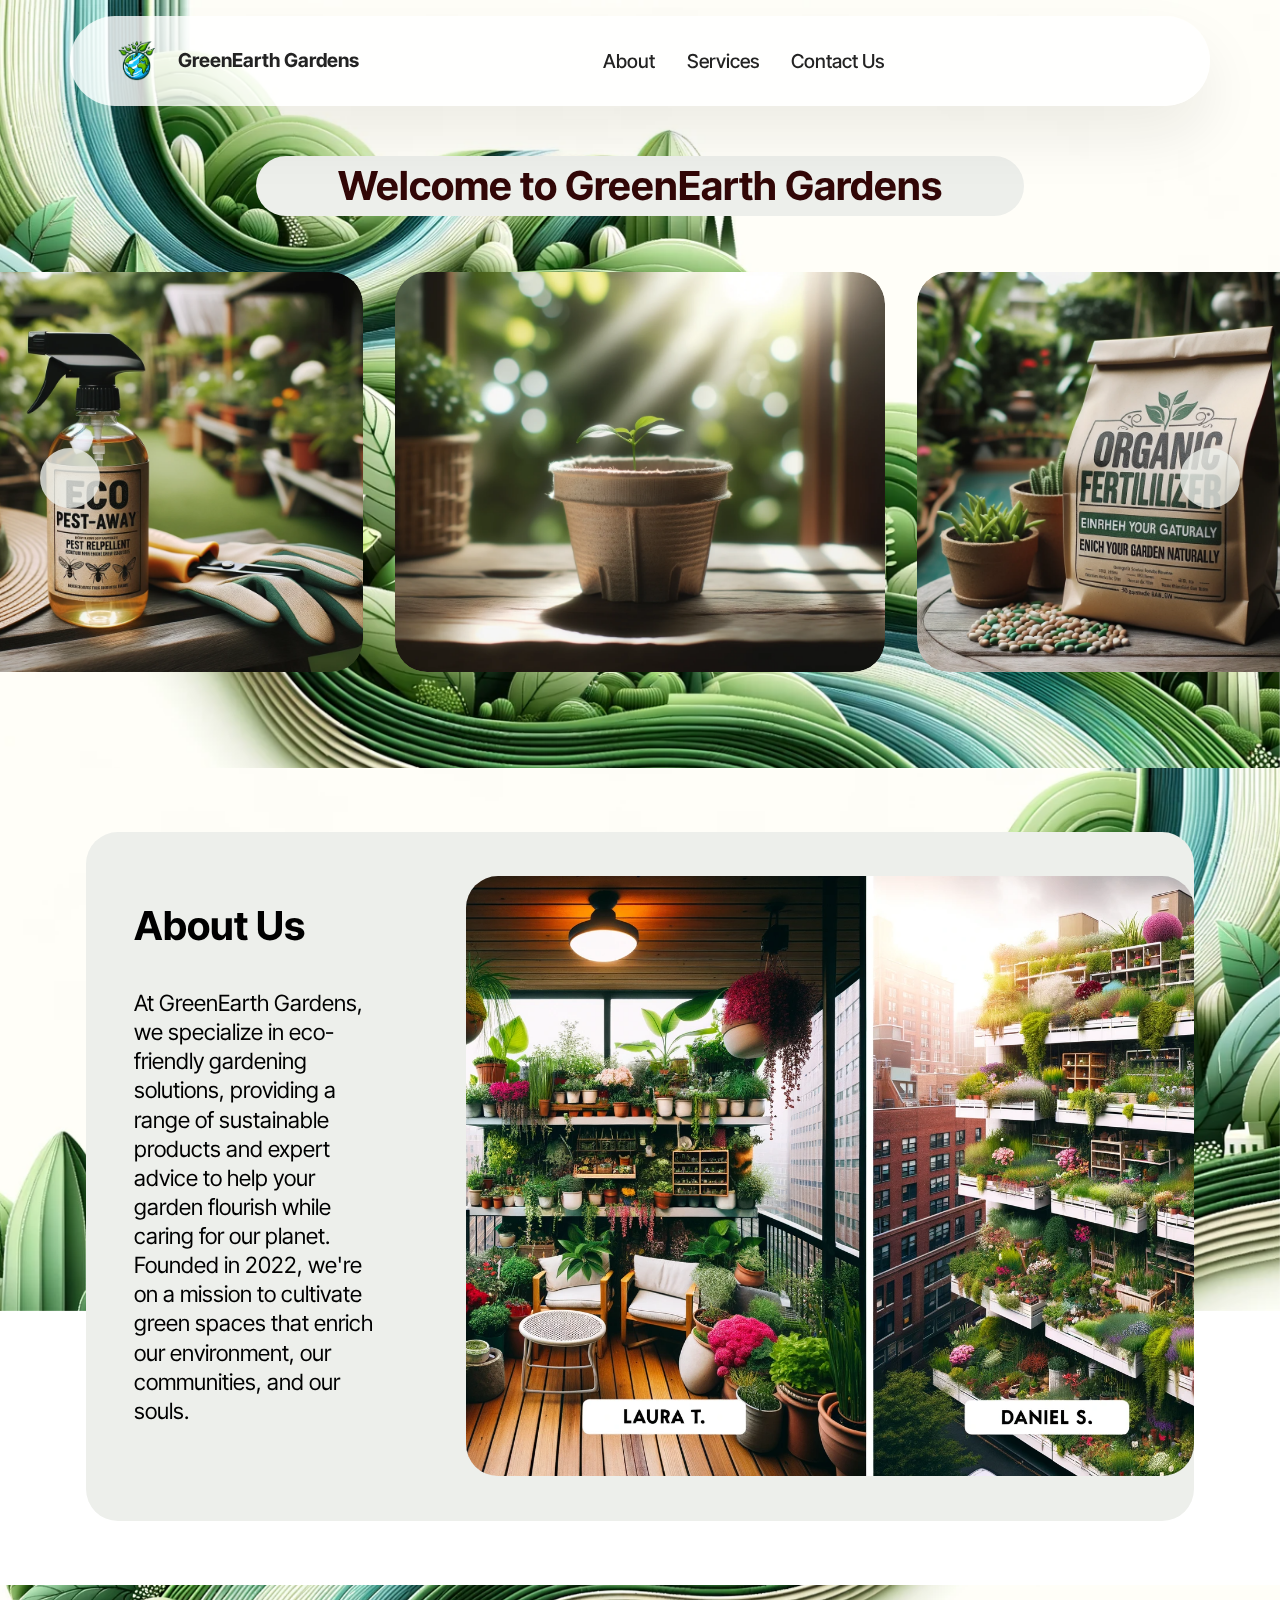
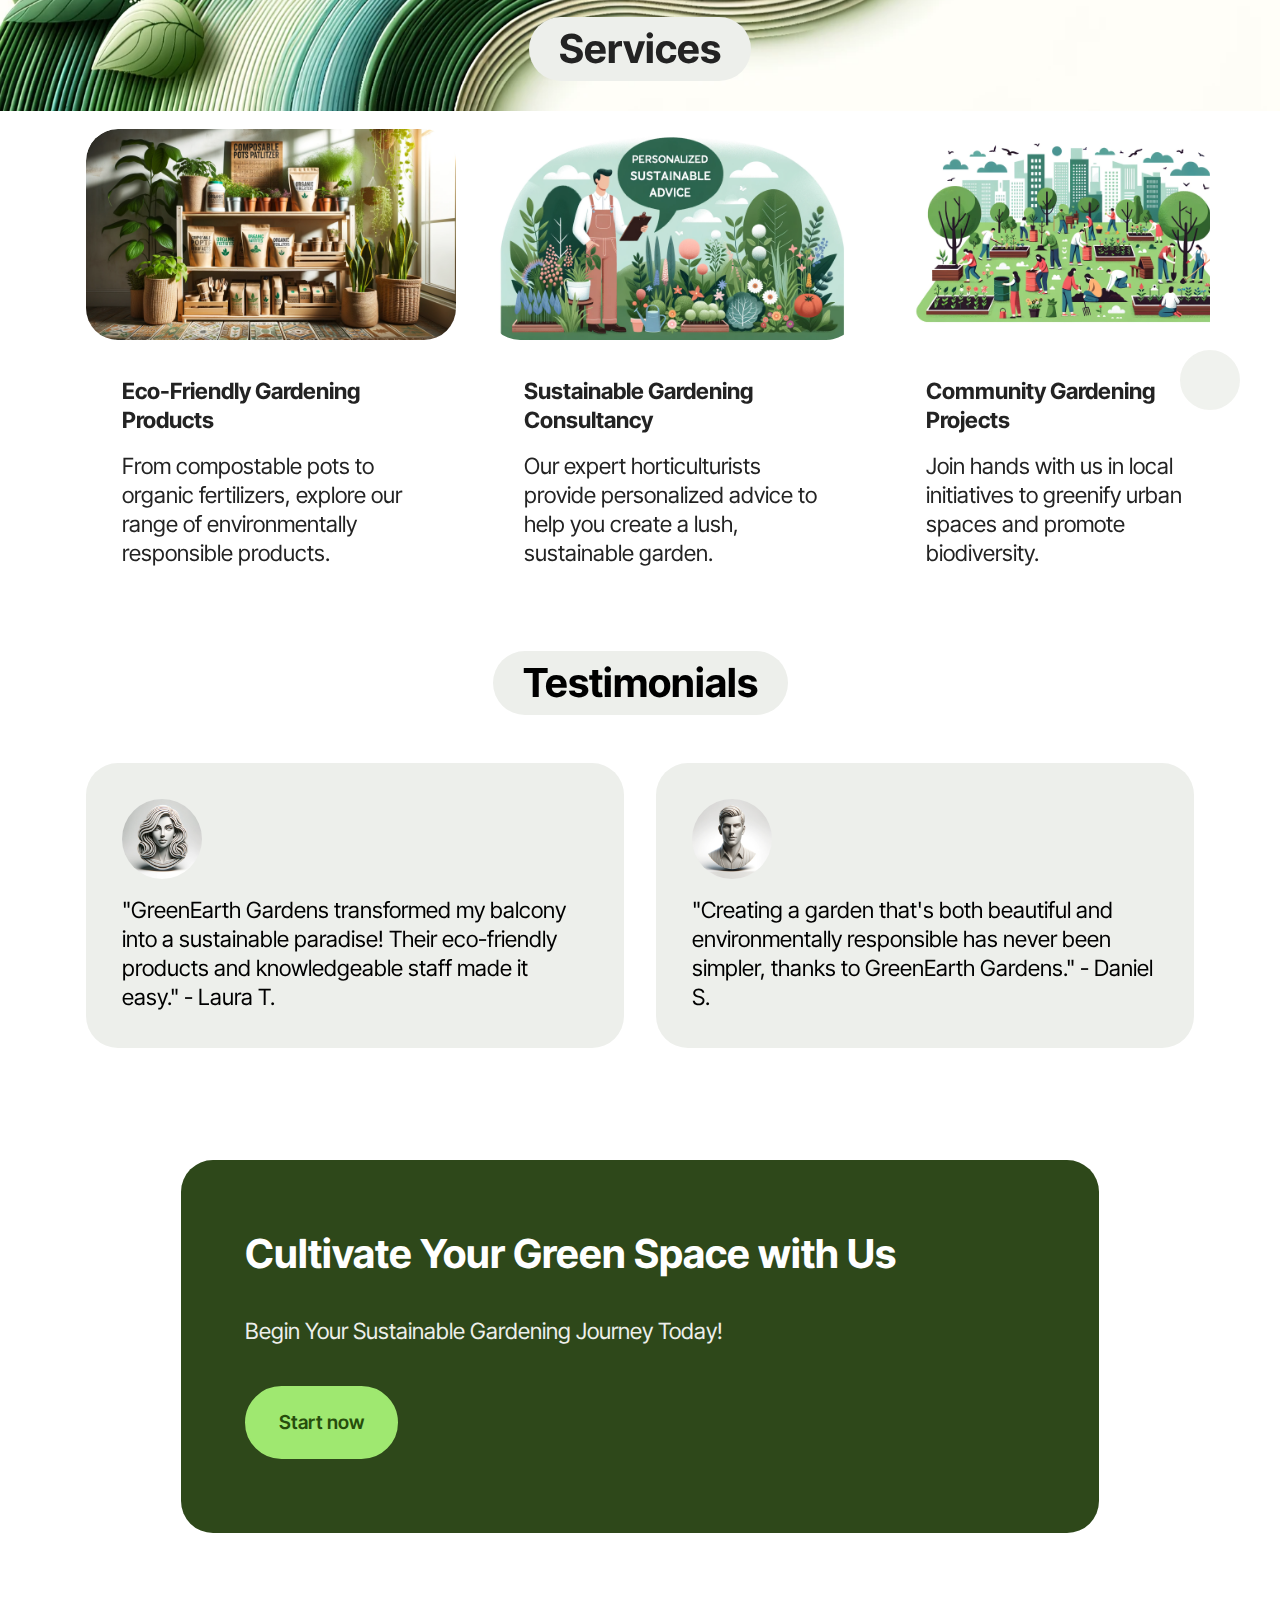
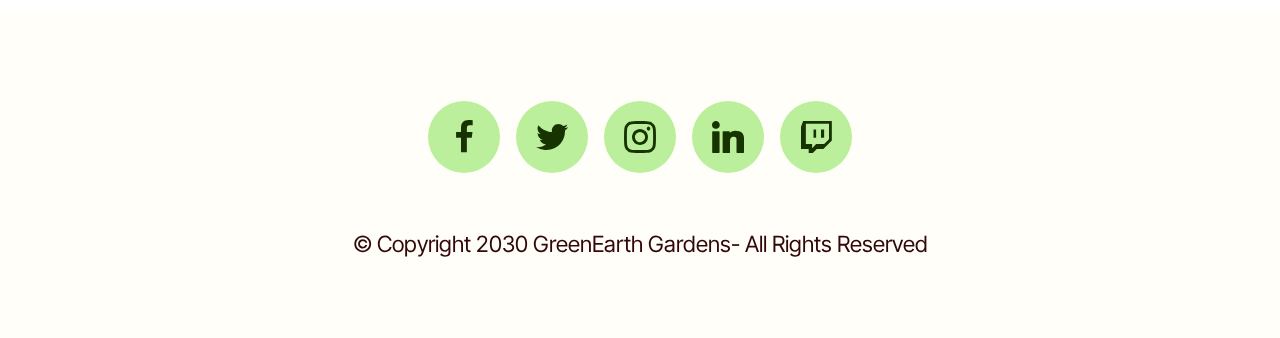
==== commit ae7c272e: "Add files via upload" ====
--- a/index.html
+++ b/index.html
@@ -26,6 +26,26 @@
   
   
   
+
+<style>
+    #welcome-text {
+        background-color: #edefeb;  /* Example color, you can adjust as needed */
+        padding: 10px;
+        border-radius: 55px;
+		font-family: 'Inter Tight';font-size: 40px;
+    }
+	
+	#services-heading {
+        display: inline-block;  /* Make it inline to not take full width */
+        margin: 0;  /* Remove any margin */
+        padding: 0;  /* Remove any padding */
+        background-color: #edefeb;  /* Background color similar to the previous styles */
+        padding: 2px 30px;
+        border-radius: 55px;
+    }
+	
+</style>
+
 </head>
 <body>
   
@@ -88,7 +108,7 @@
         <div class="row mb-5 justify-content-center">
 			<div class="col-12 content-head">
 				<h3 class="mbr-section-title mbr-fonts-style align-center mb-0 display-5">
-					<strong><br>Welcome to GreenEarth Gardens</strong></h3>
+					<strong><br><h3 id="welcome-text"><strong>Welcome to GreenEarth Gardens</strong></h3></strong></h3>
 				
 			</div>
 		</div>
@@ -207,7 +227,7 @@
 				<div class="col-12 content-head">
 					<div class="mbr-section-head mb-5">
 						<h4 class="mbr-section-title mbr-fonts-style align-center mb-0 display-5">
-							<strong>Services</strong>
+							<strong id="services-heading">Services</strong>
 						</h4>
 						
 					</div>
@@ -298,7 +318,7 @@
     <div class="row mb-5 justify-content-center">
       <div class="col-12 mb-0 content-head">
         <h3 class="mbr-section-title mbr-fonts-style align-center mb-0 display-5">
-          <strong>Testimonials</strong></h3>
+          <strong id="services-heading">Testimonials</strong></h3>
         
       </div>
     </div>
@@ -374,27 +394,27 @@
             <div class="col-12">
                 <div class="social-row">
                     <div class="soc-item">
-                        <a href="https://mobiri.se/" target="_blank">
+                        <a href="#" target="_blank">
                             <span class="mbr-iconfont socicon socicon-facebook display-7"></span>
                         </a>
                     </div>
                     <div class="soc-item">
-                        <a href="https://mobiri.se/" target="_blank">
+                        <a href="#" target="_blank">
                             <span class="mbr-iconfont socicon-twitter socicon"></span>
                         </a>
                     </div>
                     <div class="soc-item">
-                        <a href="https://mobiri.se/" target="_blank">
+                        <a href="#" target="_blank">
                             <span class="mbr-iconfont socicon-instagram socicon"></span>
                         </a>
                     </div>
                     <div class="soc-item">
-                        <a href="https://mobiri.se/" target="_blank">
+                        <a href="#" target="_blank">
                             <span class="mbr-iconfont socicon socicon-linkedin"></span>
                         </a>
                     </div>
                     <div class="soc-item">
-                        <a href="https://mobiri.se/" target="_blank">
+                        <a href="#" target="_blank">
                             <span class="mbr-iconfont socicon socicon-twitch"></span>
                         </a>
                     </div>
